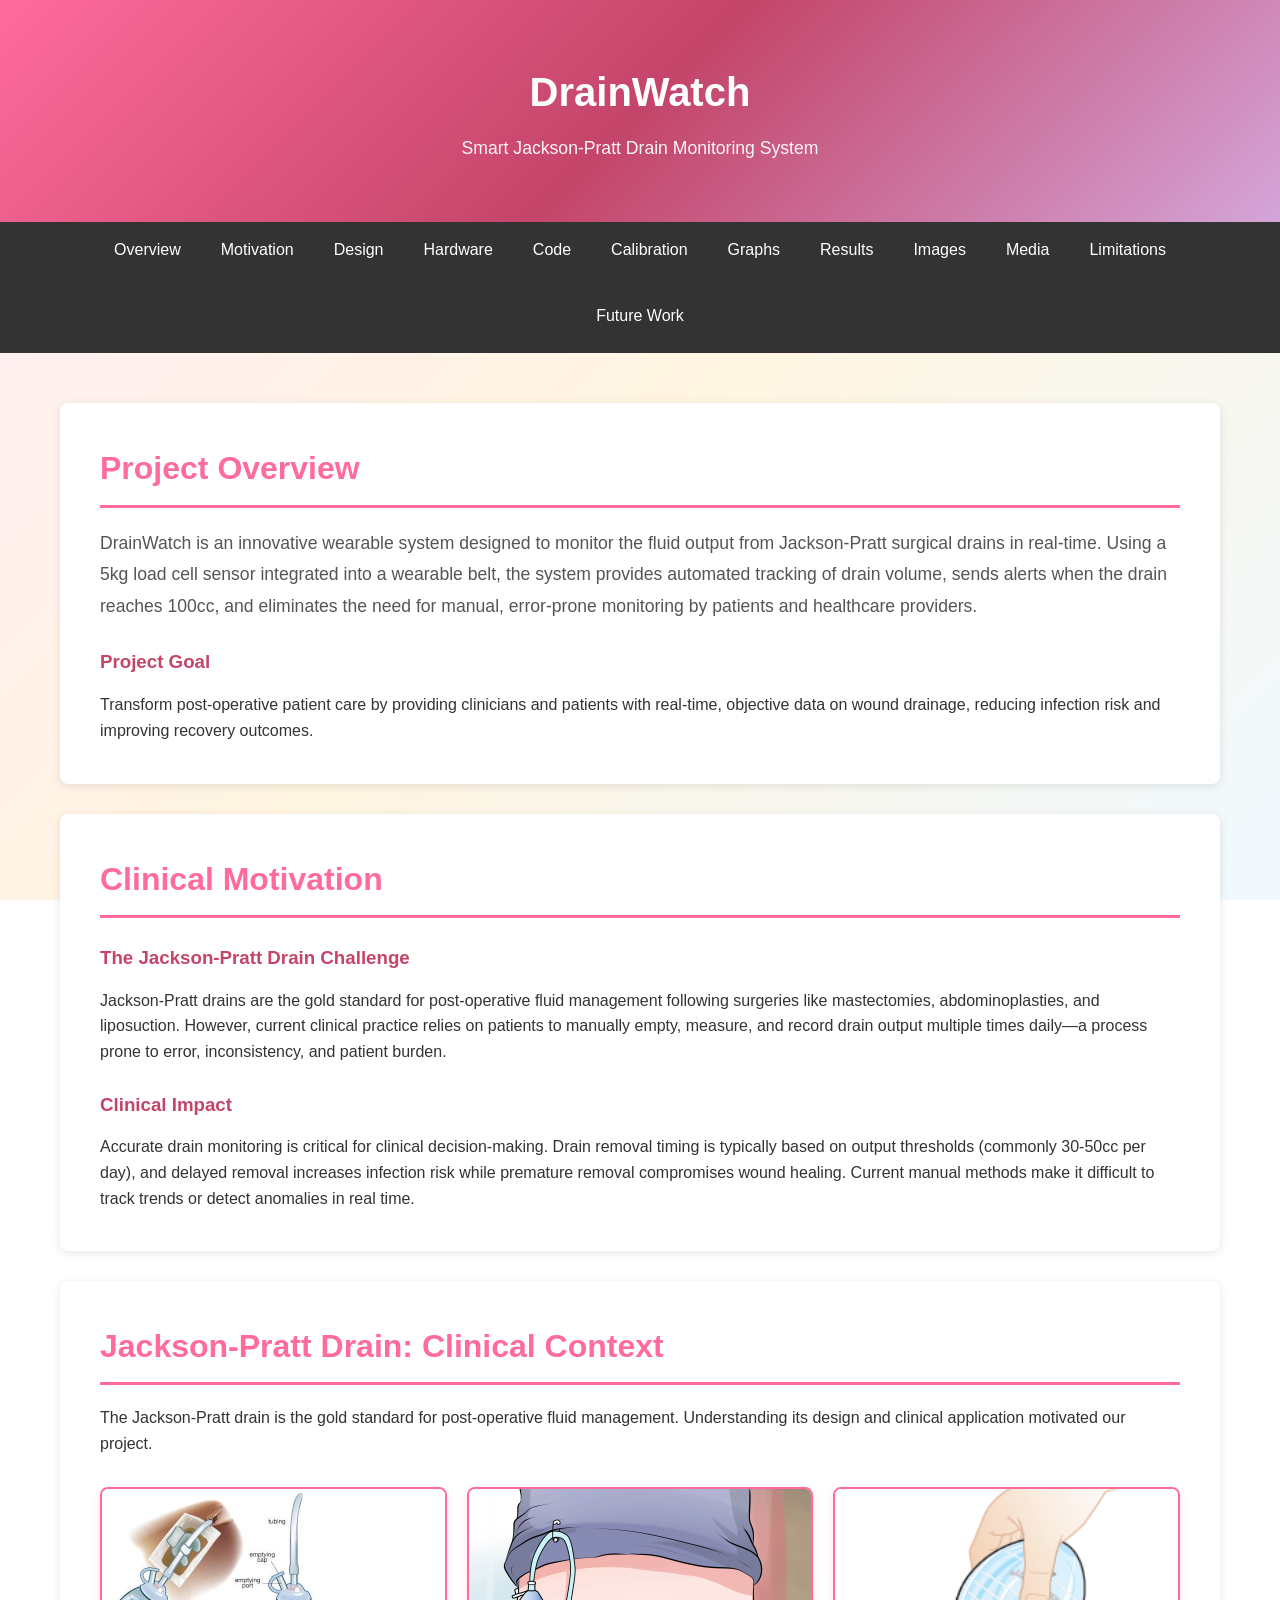
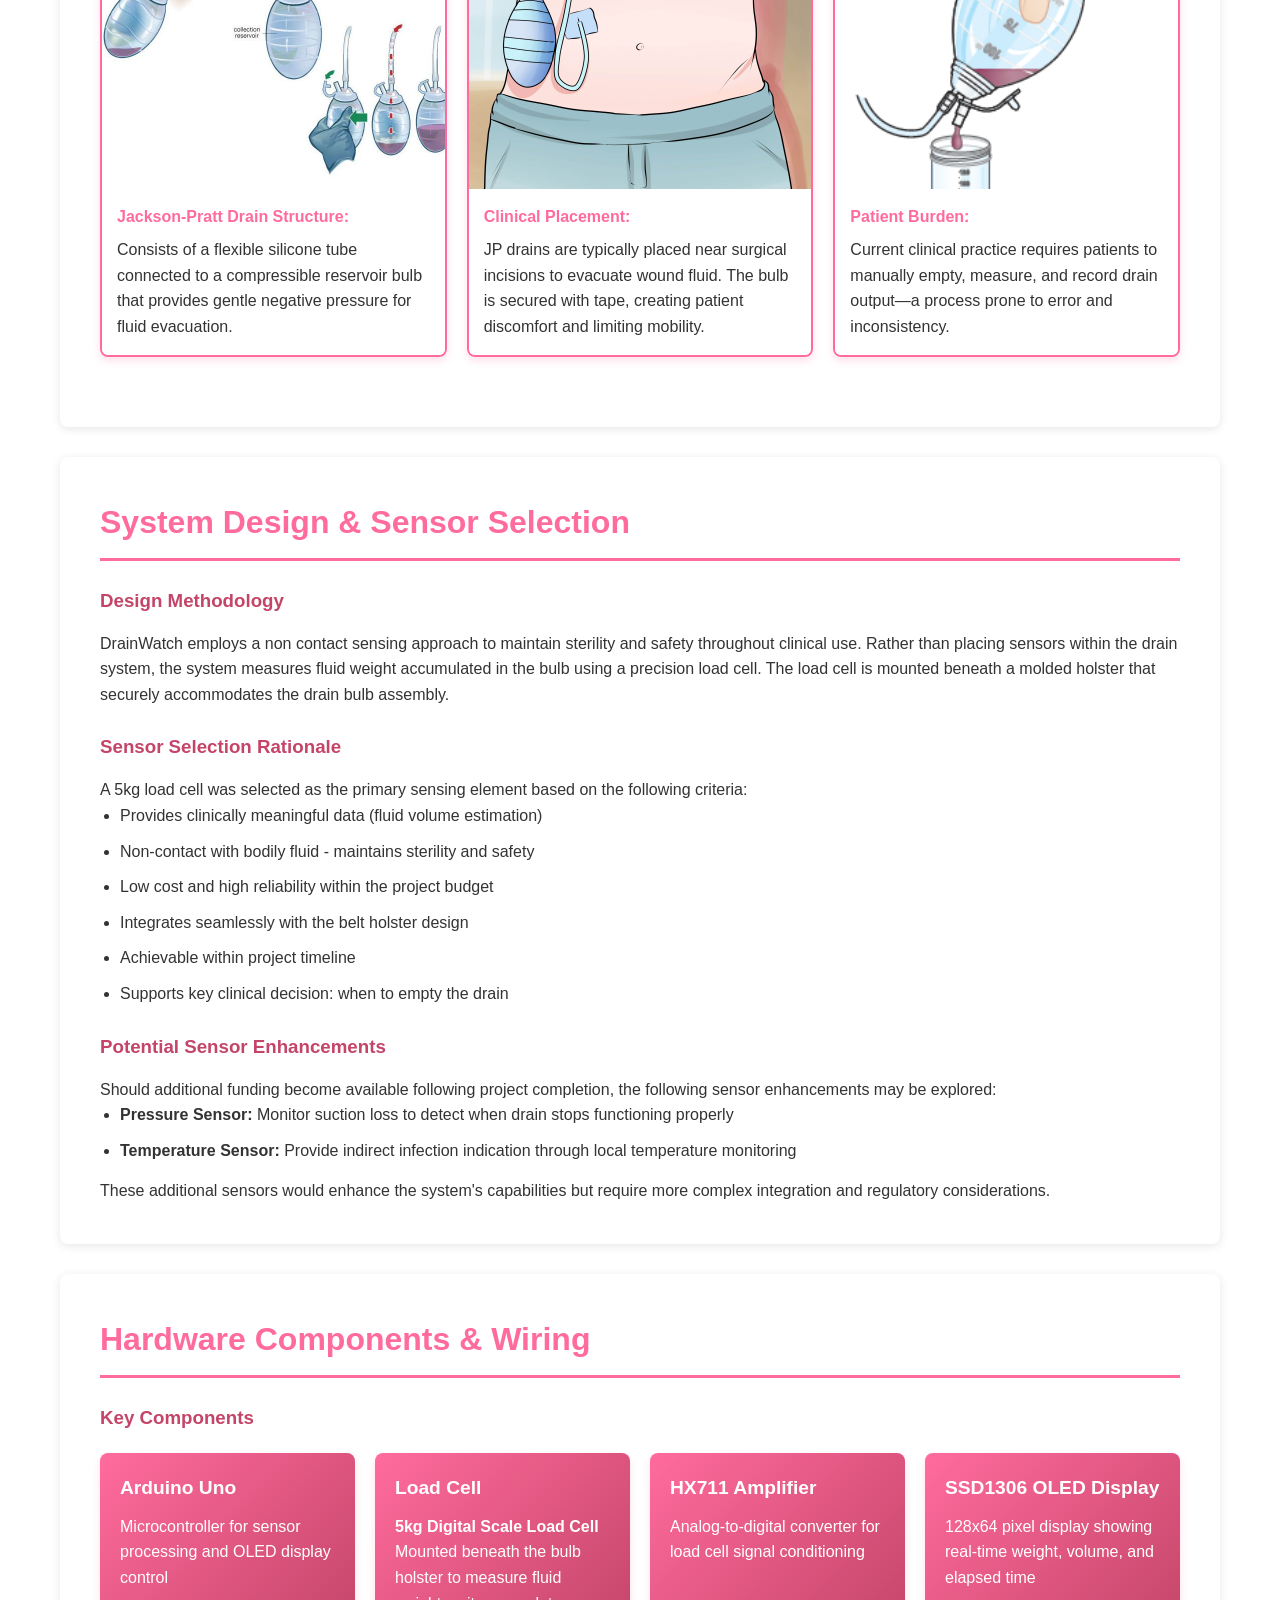
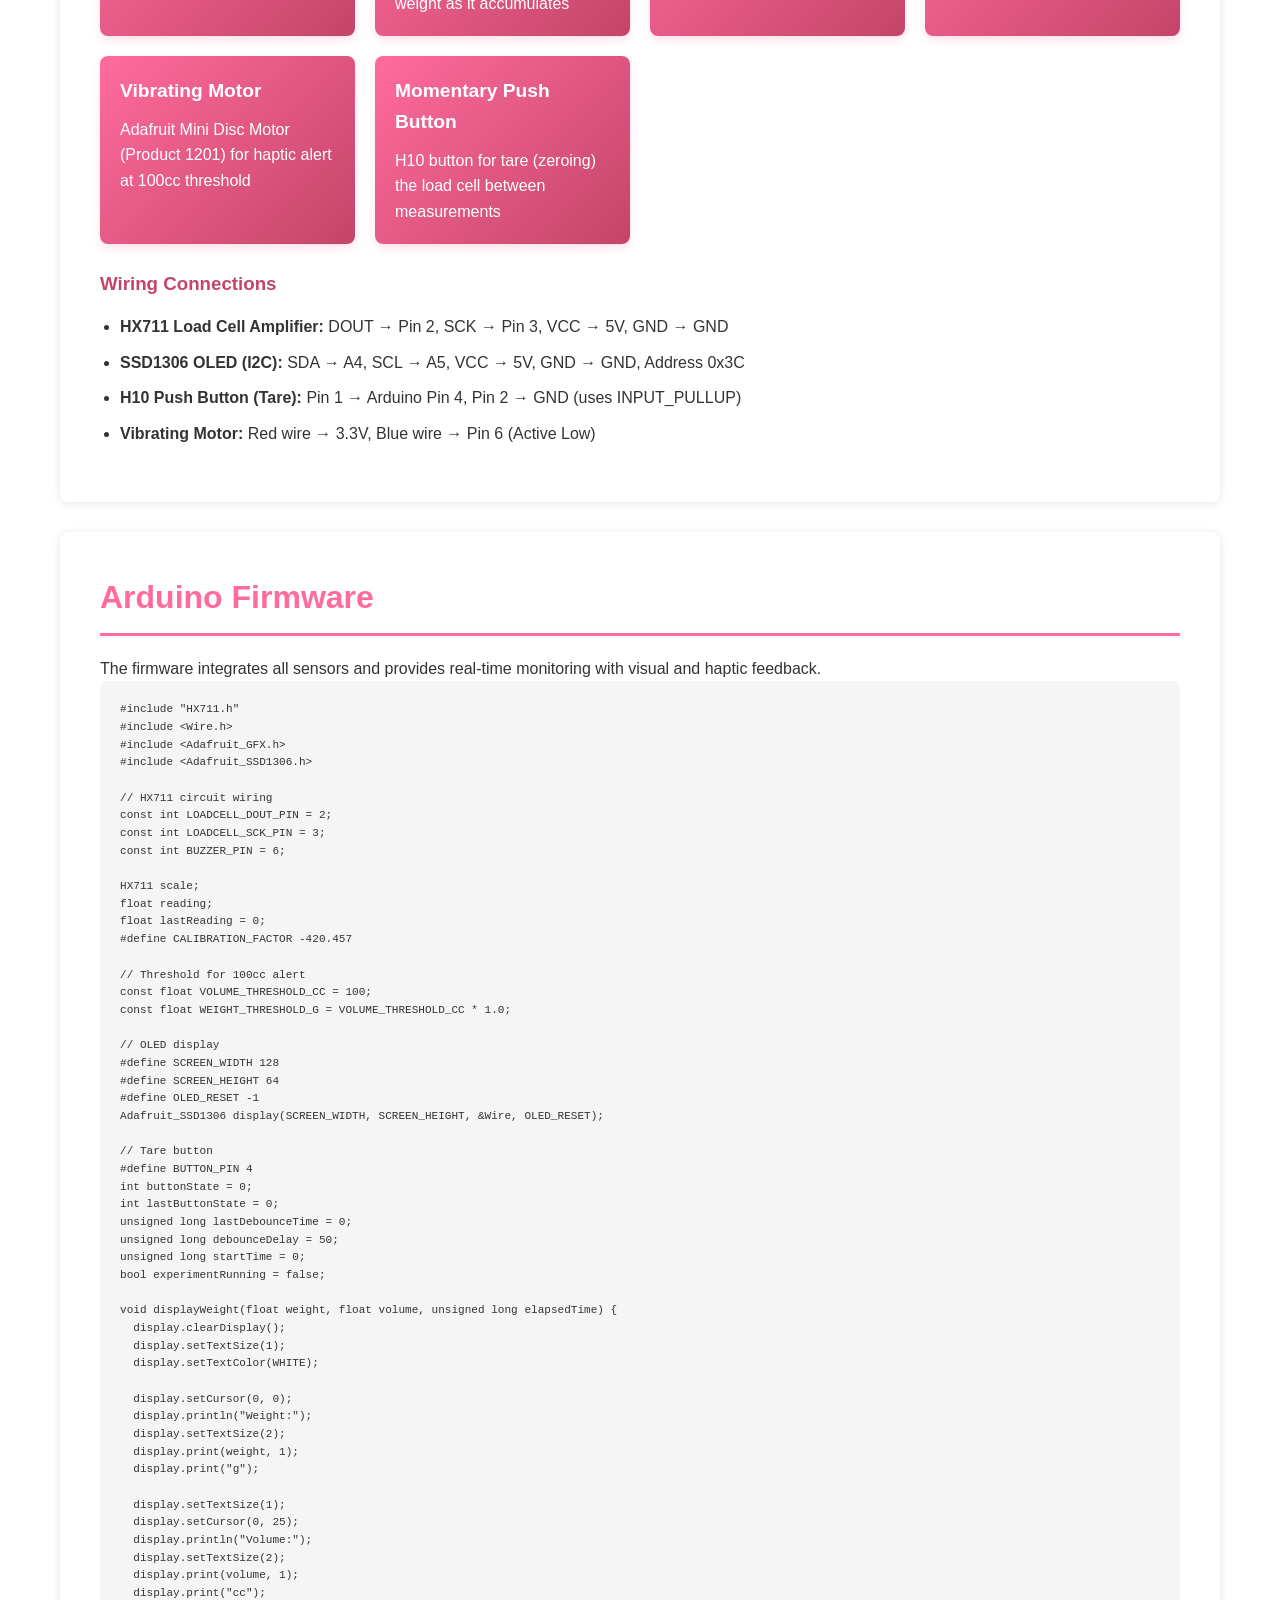
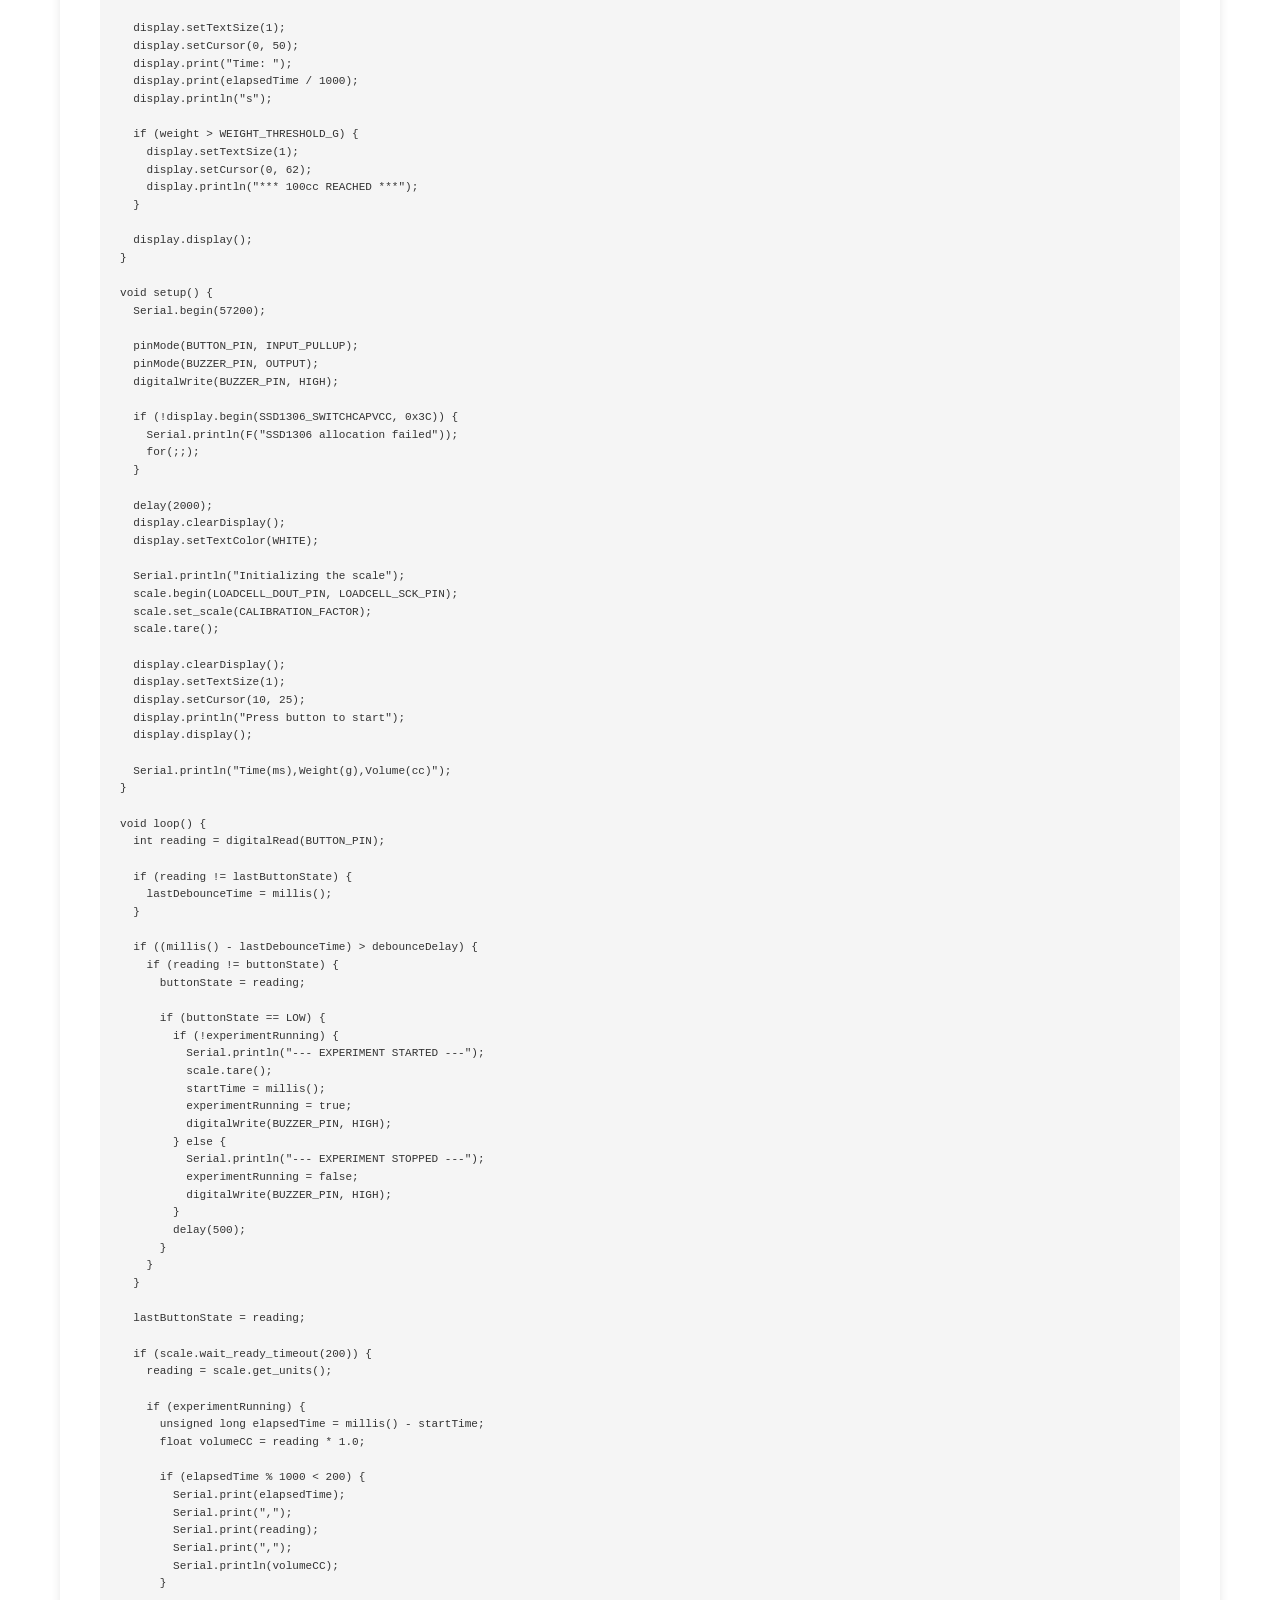
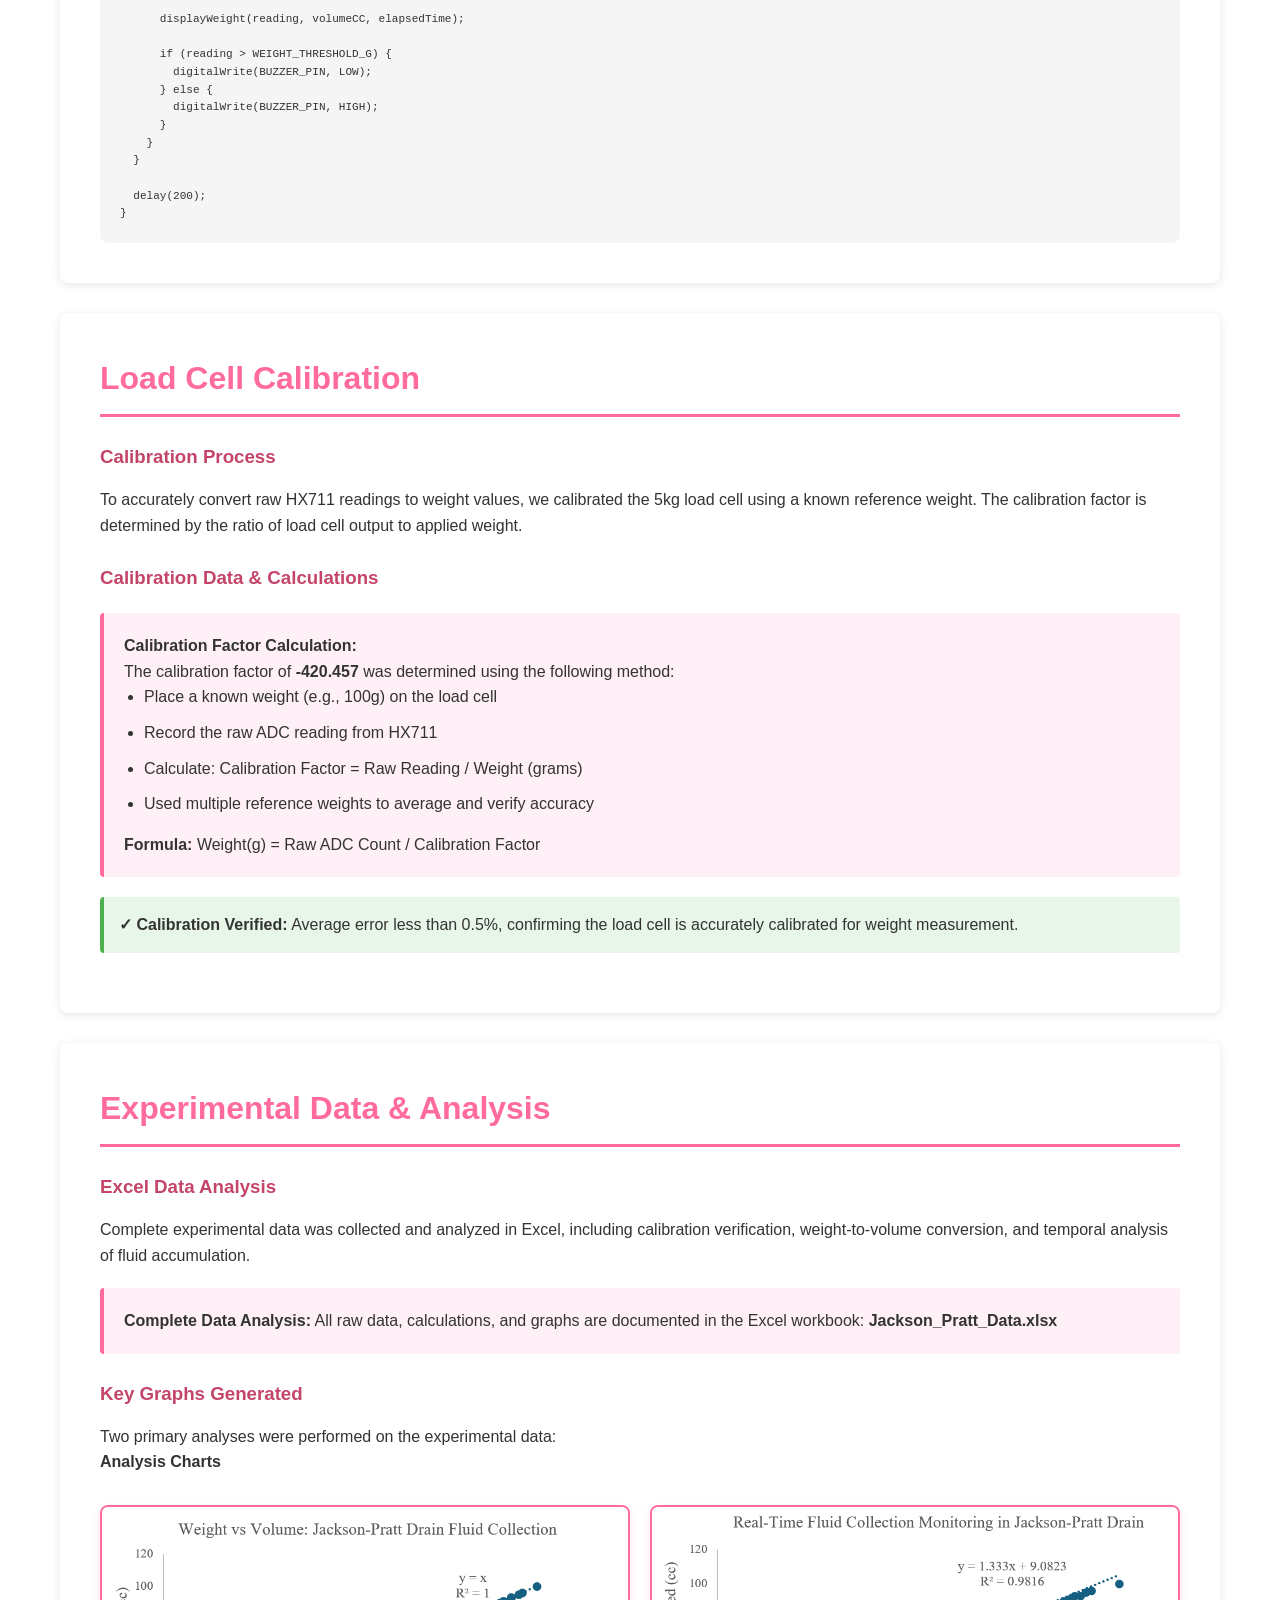
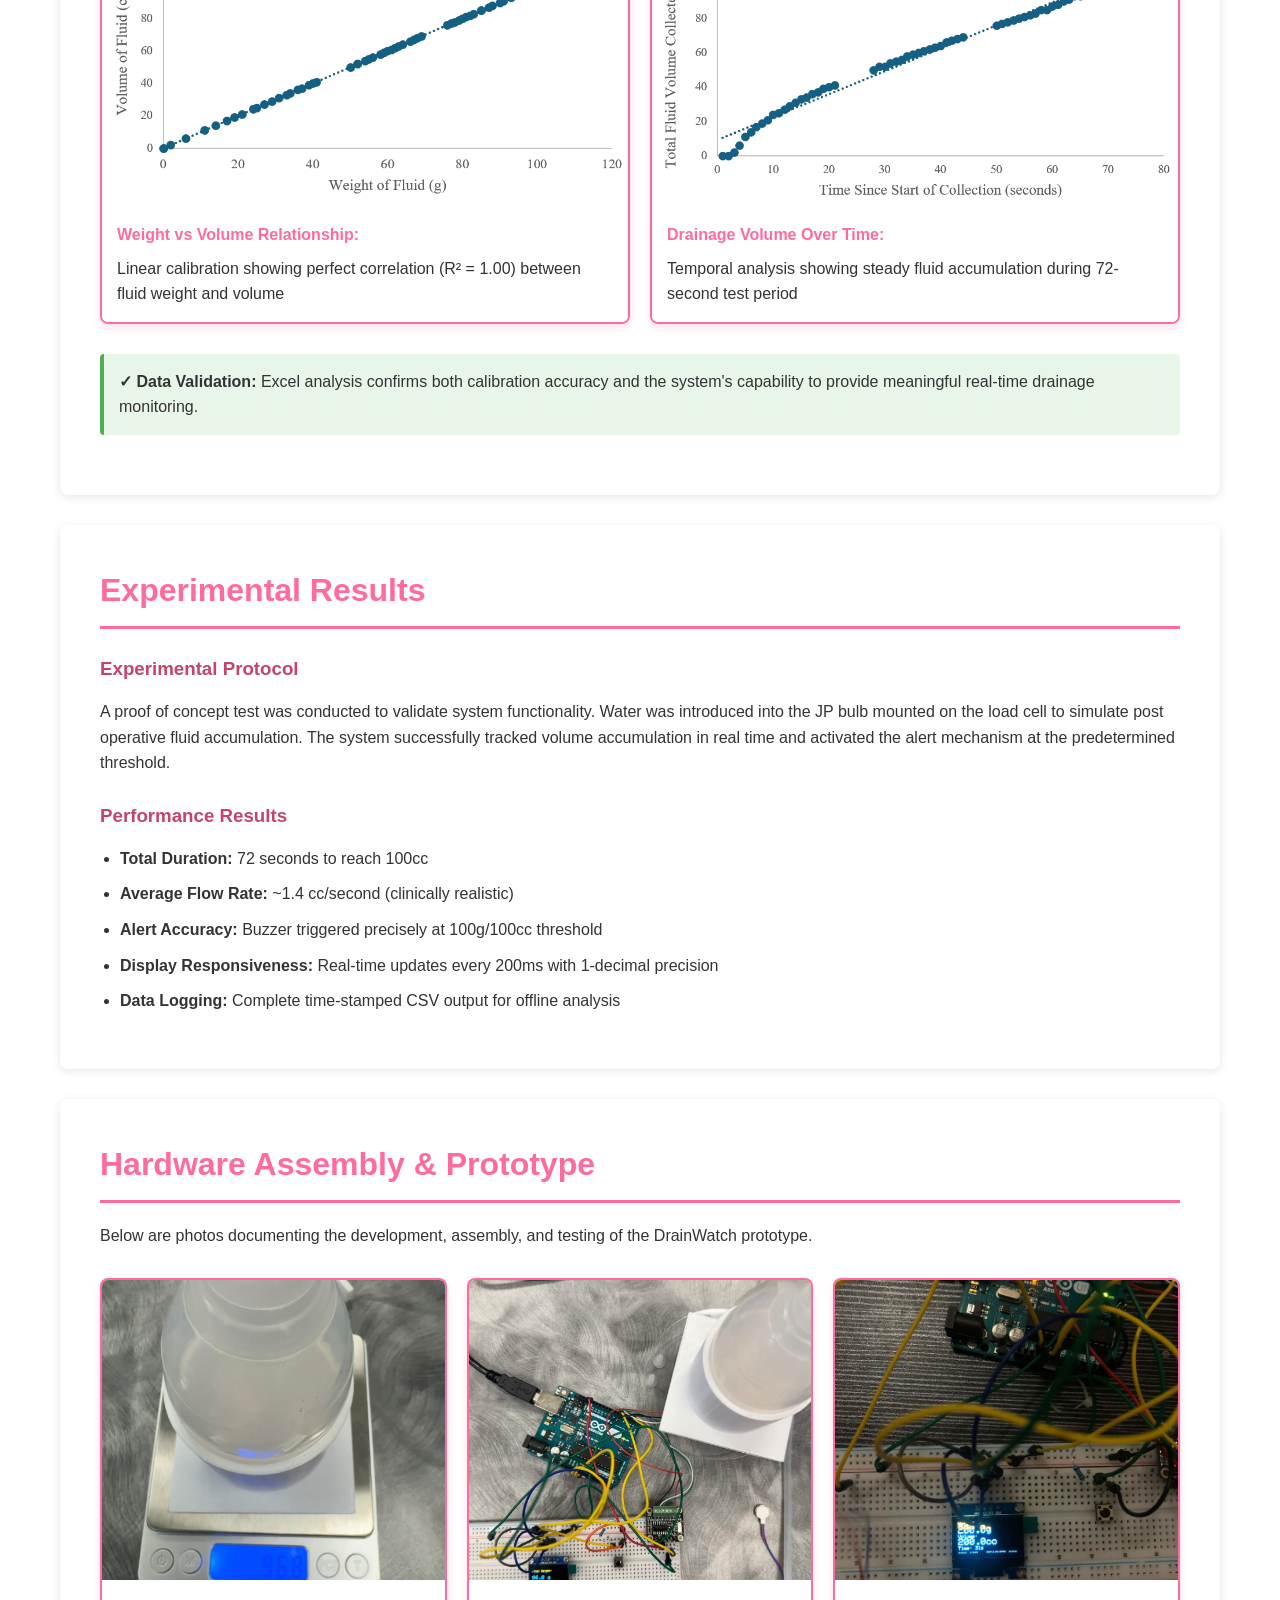
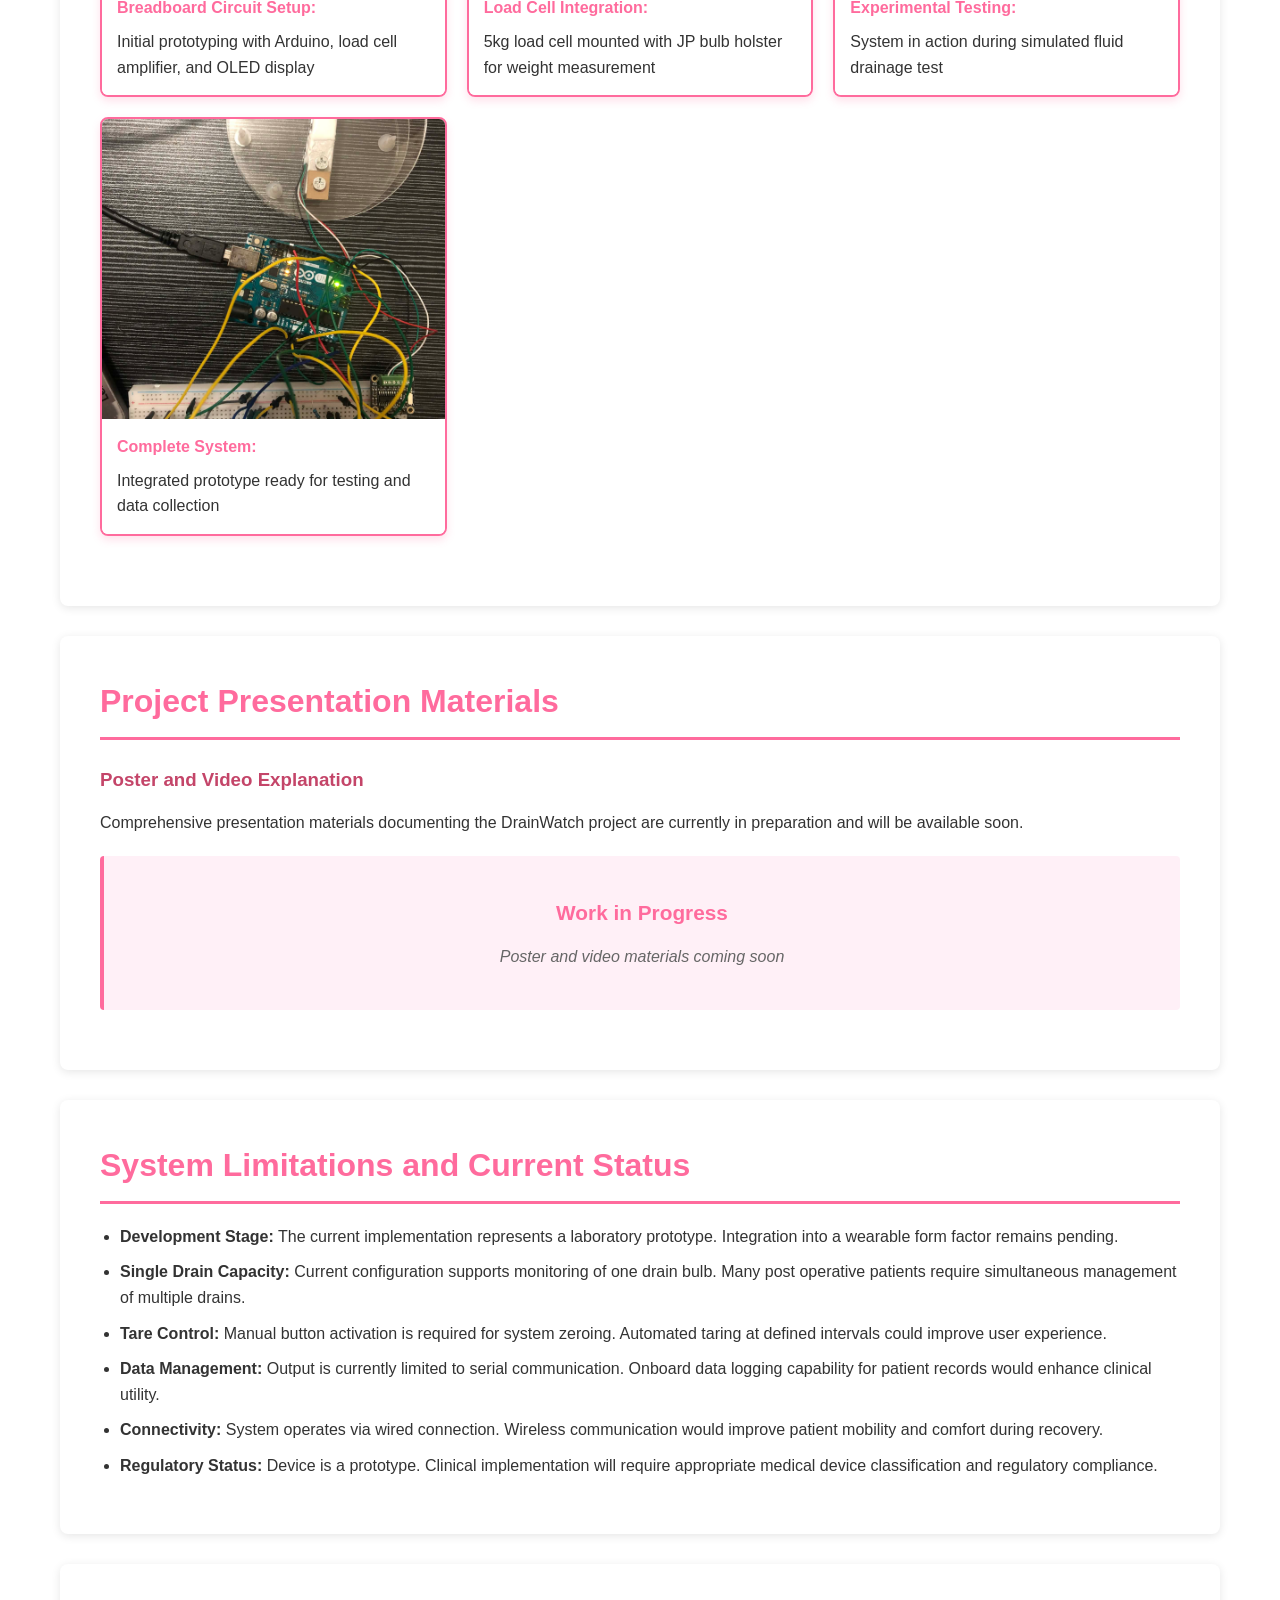
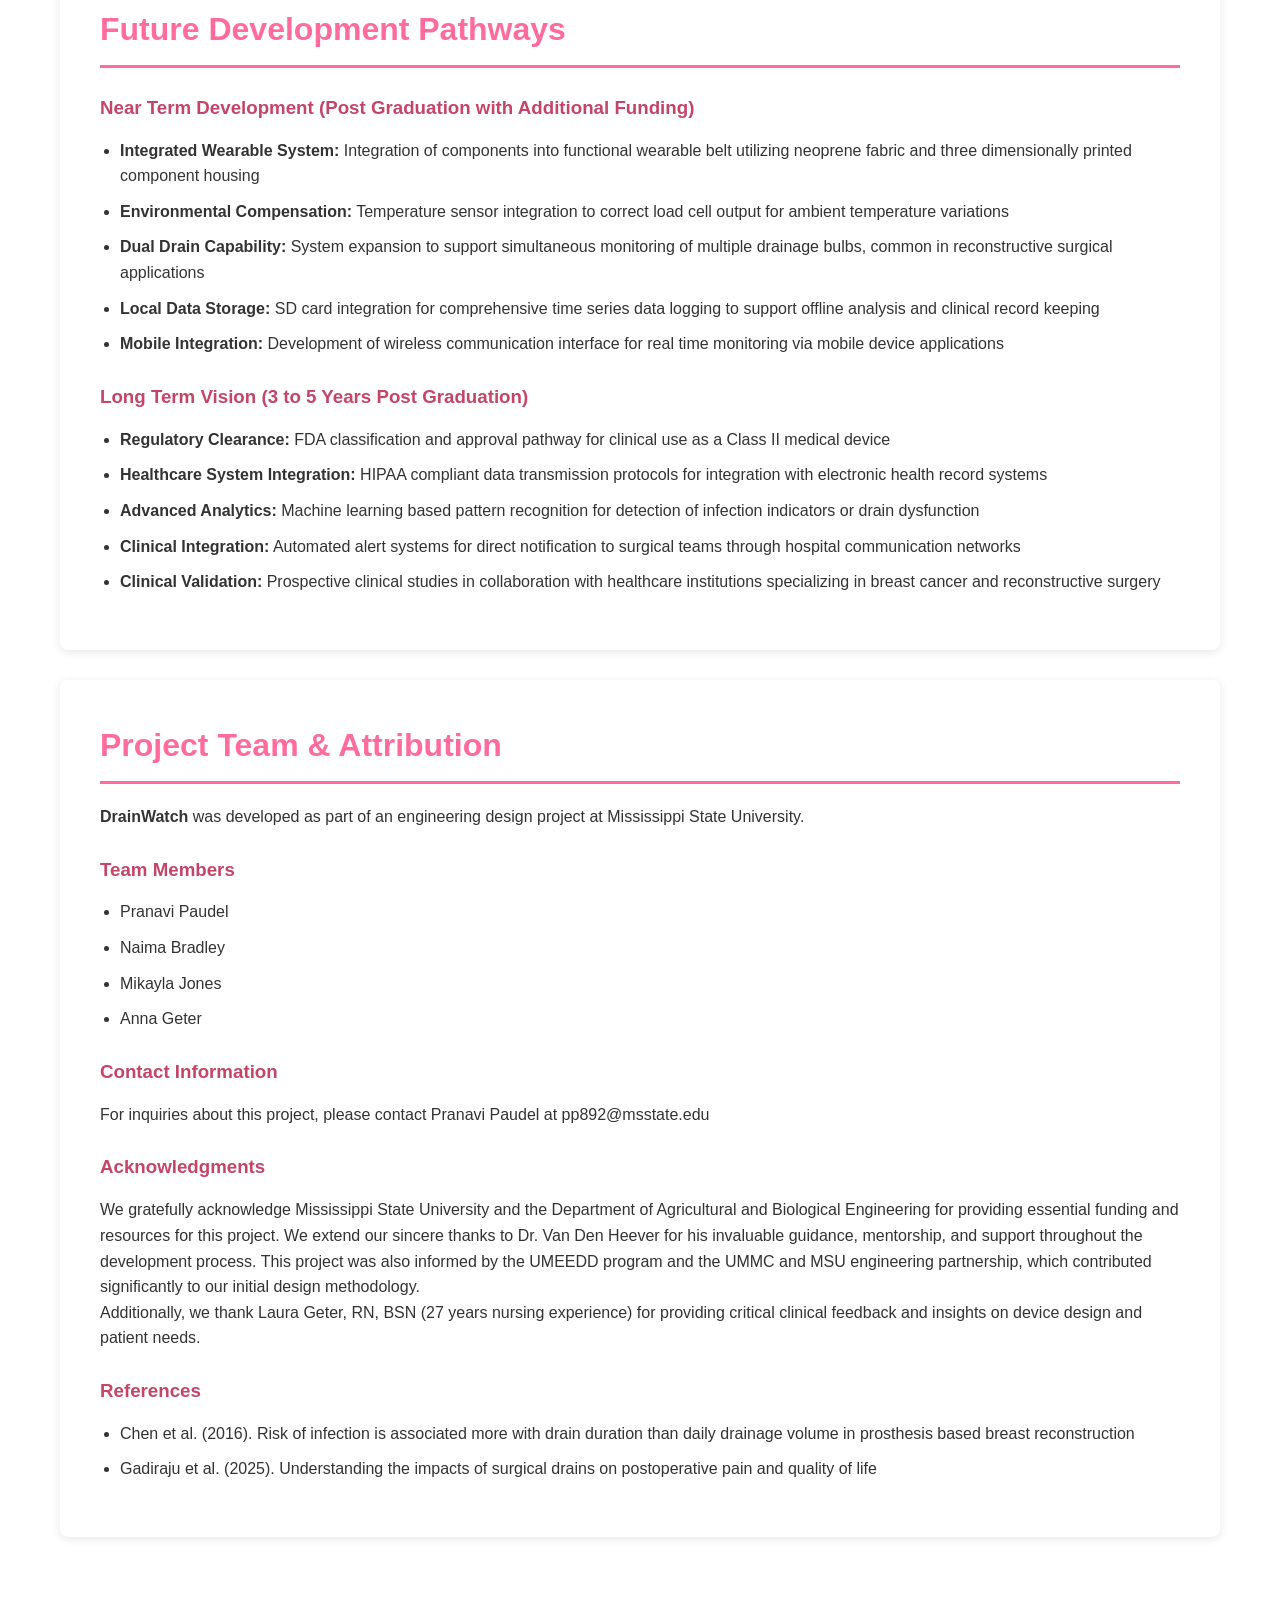
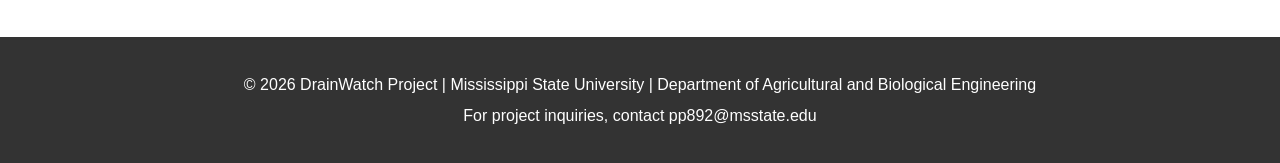
==== drainwatch_final.html @ f07f95ed "Added Drainwatch project" ====
<!DOCTYPE html>
<html lang="en">
<head>
    <meta charset="UTF-8">
    <meta name="viewport" content="width=device-width, initial-scale=1.0">
    <title>DrainWatch - Smart Jackson-Pratt Drain Monitoring System</title>
    <style>
        * {
            margin: 0;
            padding: 0;
            box-sizing: border-box;
        }
        
        body {
            font-family: 'Segoe UI', Tahoma, Geneva, Verdana, sans-serif;
            line-height: 1.6;
            color: #333;
            background: linear-gradient(135deg, #ffeef8 0%, #fff5e1 50%, #f0f9ff 100%);
            background-attachment: fixed;
            min-height: 100vh;
        }
        
        header {
            background: linear-gradient(135deg, #ff6b9d 0%, #c44569 50%, #d4a5d9 100%);
            color: white;
            padding: 60px 20px;
            text-align: center;
            box-shadow: 0 8px 32px rgba(255, 107, 157, 0.3);
        }
        
        header h1 {
            font-size: 2.5em;
            margin-bottom: 10px;
        }
        
        header p {
            font-size: 1.1em;
            opacity: 0.95;
        }
        
        nav {
            background-color: #333;
            padding: 0;
            position: sticky;
            top: 0;
            z-index: 100;
        }
        
        nav ul {
            list-style: none;
            display: flex;
            flex-wrap: wrap;
            justify-content: center;
            max-width: 1200px;
            margin: 0 auto;
        }
        
        nav a {
            display: block;
            color: white;
            text-decoration: none;
            padding: 15px 20px;
            transition: background-color 0.3s;
        }
        
        nav a:hover {
            background-color: #ff6b9d;
        }
        
        .container {
            max-width: 1200px;
            margin: 0 auto;
            padding: 20px;
        }
        
        section {
            background: white;
            margin: 30px 0;
            padding: 40px;
            border-radius: 8px;
            box-shadow: 0 2px 10px rgba(0,0,0,0.1);
        }
        
        h2 {
            color: #ff6b9d;
            font-size: 2em;
            margin-bottom: 20px;
            border-bottom: 3px solid #ff6b9d;
            padding-bottom: 10px;
        }
        
        h3 {
            color: #c44569;
            margin-top: 25px;
            margin-bottom: 15px;
        }
        
        .intro-text {
            font-size: 1.1em;
            line-height: 1.8;
            color: #555;
        }
        
        .gallery {
            display: grid;
            grid-template-columns: repeat(auto-fit, minmax(300px, 1fr));
            gap: 20px;
            margin: 30px 0;
        }
        
        .gallery-item {
            border: 2px solid #ff6b9d;
            border-radius: 8px;
            overflow: hidden;
            box-shadow: 0 4px 8px rgba(255, 107, 157, 0.2);
            transition: transform 0.3s;
        }
        
        .gallery-item:hover {
            transform: translateY(-5px);
            box-shadow: 0 6px 12px rgba(255, 107, 157, 0.3);
        }

        .gallery-item img {
            width: 100%;
            height: 300px;
            object-fit: cover;
            display: block;
        }
        
        .gallery-caption {
            padding: 15px;
            background: white;
        }
        
        .gallery-caption strong {
            color: #ff6b9d;
            display: block;
            margin-bottom: 8px;
        }
        
        .highlight-box {
            background-color: #fff0f7;
            border-left: 4px solid #ff6b9d;
            padding: 20px;
            margin: 20px 0;
            border-radius: 4px;
        }
        
        .spec-card {
            background: linear-gradient(135deg, #ff6b9d 0%, #c44569 100%);
            color: white;
            padding: 20px;
            border-radius: 8px;
            box-shadow: 0 4px 8px rgba(255, 107, 157, 0.2);
        }
        
        .spec-card h4 {
            margin-bottom: 10px;
            font-size: 1.2em;
        }
        
        .code-block {
            background-color: #f5f5f5;
            color: #333;
            padding: 20px;
            border-radius: 8px;
            overflow-x: auto;
            font-family: 'Courier New', monospace;
            font-size: 0.85em;
            line-height: 1.6;
        }
        
        .code-block pre {
            margin: 0;
        }
        
        .data-table {
            width: 100%;
            border-collapse: collapse;
            margin: 20px 0;
        }
        
        .data-table th, .data-table td {
            border: 1px solid #ddd;
            padding: 12px;
            text-align: left;
        }
        
        .data-table th {
            background-color: #ff6b9d;
            color: white;
        }
        
        .data-table tr:nth-child(even) {
            background-color: #f9f9f9;
        }
        
        .success {
            background-color: #e8f5e9;
            border-left: 4px solid #4caf50;
            padding: 15px;
            margin: 20px 0;
            border-radius: 4px;
            clear: both;
            width: 100%;
            grid-column: 1 / -1;
        }
        
        .circuit-diagram {
            background: white;
            padding: 20px;
            border: 2px solid #ff6b9d;
            border-radius: 8px;
            margin: 20px 0;
            text-align: center;
        }
        
        .timeline-item {
            padding: 20px;
            border-left: 4px solid #ff6b9d;
            margin-left: 20px;
            margin-bottom: 20px;
        }
        
        .timeline-item h4 {
            color: #ff6b9d;
            margin-bottom: 8px;
        }
        
        ul, ol {
            margin-left: 20px;
            margin-bottom: 15px;
        }
        
        li {
            margin-bottom: 10px;
        }
        
        a {
            color: #ff6b9d;
            text-decoration: none;
        }
        
        a:hover {
            text-decoration: underline;
        }
        
        footer {
            background-color: #333;
            color: white;
            text-align: center;
            padding: 30px 20px;
            margin-top: 50px;
        }
        
        footer p {
            margin: 5px 0;
        }
    </style>
</head>
<body>
    <header>
        <h1>DrainWatch</h1>
        <p>Smart Jackson-Pratt Drain Monitoring System</p>
    </header>
    
    <nav>
        <ul>
            <li><a href="#overview">Overview</a></li>
            <li><a href="#motivation">Motivation</a></li>
            <li><a href="#design">Design</a></li>
            <li><a href="#hardware">Hardware</a></li>
            <li><a href="#code">Code</a></li>
            <li><a href="#calibration">Calibration</a></li>
            <li><a href="#graphs">Graphs</a></li>
            <li><a href="#results">Results</a></li>
            <li><a href="#hardware-images">Images</a></li>
            <li><a href="#media">Media</a></li>
            <li><a href="#limitations">Limitations</a></li>
            <li><a href="#future">Future Work</a></li>
        </ul>
    </nav>
    
    <div class="container">
        <!-- Overview Section -->
        <section id="overview">
            <h2>Project Overview</h2>
            <p class="intro-text">
                DrainWatch is an innovative wearable system designed to monitor the fluid output from Jackson-Pratt surgical drains in real-time. Using a 5kg load cell sensor integrated into a wearable belt, the system provides automated tracking of drain volume, sends alerts when the drain reaches 100cc, and eliminates the need for manual, error-prone monitoring by patients and healthcare providers.
            </p>
            
            <h3>Project Goal</h3>
            <p>
                Transform post-operative patient care by providing clinicians and patients with real-time, objective data on wound drainage, reducing infection risk and improving recovery outcomes.
            </p>
        </section>
        
        <!-- Motivation Section -->
        <section id="motivation">
            <h2>Clinical Motivation</h2>
            
            <h3>The Jackson-Pratt Drain Challenge</h3>
            <p>
                Jackson-Pratt drains are the gold standard for post-operative fluid management following surgeries like mastectomies, abdominoplasties, and liposuction. However, current clinical practice relies on patients to manually empty, measure, and record drain output multiple times daily—a process prone to error, inconsistency, and patient burden.
            </p>
            
            <h3>Clinical Impact</h3>
            <p>
                Accurate drain monitoring is critical for clinical decision-making. Drain removal timing is typically based on output thresholds (commonly 30-50cc per day), and delayed removal increases infection risk while premature removal compromises wound healing. Current manual methods make it difficult to track trends or detect anomalies in real time.
            </p>
        </section>
        
        <!-- Jackson-Pratt Clinical Context -->
        <section id="clinical-context">
            <h2>Jackson-Pratt Drain: Clinical Context</h2>
            <p>The Jackson-Pratt drain is the gold standard for post-operative fluid management. Understanding its design and clinical application motivated our project.</p>
            
            <div class="gallery">
                <div class="gallery-item">
                    <img src="jackson_pratt_drain_anatomy.jpg" alt="JP Drain Anatomy">
                    <div class="gallery-caption">
                        <strong>Jackson-Pratt Drain Structure:</strong> Consists of a flexible silicone tube connected to a compressible reservoir bulb that provides gentle negative pressure for fluid evacuation.
                    </div>
                </div>
                
                <div class="gallery-item">
                    <img src="prospective_placement.jpg" alt="Postoperative Placement">
                    <div class="gallery-caption">
                        <strong>Clinical Placement:</strong> JP drains are typically placed near surgical incisions to evacuate wound fluid. The bulb is secured with tape, creating patient discomfort and limiting mobility.
                    </div>
                </div>
                
                <div class="gallery-item">
                    <img src="manual_tracking.webp" alt="Manual Volume Tracking">
                    <div class="gallery-caption">
                        <strong>Patient Burden:</strong> Current clinical practice requires patients to manually empty, measure, and record drain output—a process prone to error and inconsistency.
                    </div>
                </div>
            </div>
        </section>
        
        <!-- Design Section -->
        <section id="design">
            <h2>System Design & Sensor Selection</h2>
            
            <h3>Design Methodology</h3>
            <p>
                DrainWatch employs a non contact sensing approach to maintain sterility and safety throughout clinical use. Rather than placing sensors within the drain system, the system measures fluid weight accumulated in the bulb using a precision load cell. The load cell is mounted beneath a molded holster that securely accommodates the drain bulb assembly.
            </p>
            
            <h3>Sensor Selection Rationale</h3>
            <p>A 5kg load cell was selected as the primary sensing element based on the following criteria:</p>
            <ul>
                <li>Provides clinically meaningful data (fluid volume estimation)</li>
                <li>Non-contact with bodily fluid - maintains sterility and safety</li>
                <li>Low cost and high reliability within the project budget</li>
                <li>Integrates seamlessly with the belt holster design</li>
                <li>Achievable within project timeline</li>
                <li>Supports key clinical decision: when to empty the drain</li>
            </ul>
            
            <h3>Potential Sensor Enhancements</h3>
            <p>Should additional funding become available following project completion, the following sensor enhancements may be explored:</p>
            <ul>
                <li><strong>Pressure Sensor:</strong> Monitor suction loss to detect when drain stops functioning properly</li>
                <li><strong>Temperature Sensor:</strong> Provide indirect infection indication through local temperature monitoring</li>
            </ul>
            <p>These additional sensors would enhance the system's capabilities but require more complex integration and regulatory considerations.</p>
        </section>
        
        <!-- Hardware Section -->
        <section id="hardware">
            <h2>Hardware Components & Wiring</h2>
            
            <h3>Key Components</h3>
            <div style="display: grid; grid-template-columns: repeat(auto-fit, minmax(250px, 1fr)); gap: 20px; margin: 20px 0;">
                <div class="spec-card">
                    <h4>Arduino Uno</h4>
                    <p>Microcontroller for sensor processing and OLED display control</p>
                </div>
                
                <div class="spec-card">
                    <h4>Load Cell</h4>
                    <p><strong>5kg Digital Scale Load Cell</strong><br>Mounted beneath the bulb holster to measure fluid weight as it accumulates</p>
                </div>
                
                <div class="spec-card">
                    <h4>HX711 Amplifier</h4>
                    <p>Analog-to-digital converter for load cell signal conditioning</p>
                </div>
                
                <div class="spec-card">
                    <h4>SSD1306 OLED Display</h4>
                    <p>128x64 pixel display showing real-time weight, volume, and elapsed time</p>
                </div>
                
                <div class="spec-card">
                    <h4>Vibrating Motor</h4>
                    <p>Adafruit Mini Disc Motor (Product 1201) for haptic alert at 100cc threshold</p>
                </div>
                
                <div class="spec-card">
                    <h4>Momentary Push Button</h4>
                    <p>H10 button for tare (zeroing) the load cell between measurements</p>
                </div>
            </div>
            
            <h3>Wiring Connections</h3>
            <ul>
                <li><strong>HX711 Load Cell Amplifier:</strong> DOUT → Pin 2, SCK → Pin 3, VCC → 5V, GND → GND</li>
                <li><strong>SSD1306 OLED (I2C):</strong> SDA → A4, SCL → A5, VCC → 5V, GND → GND, Address 0x3C</li>
                <li><strong>H10 Push Button (Tare):</strong> Pin 1 → Arduino Pin 4, Pin 2 → GND (uses INPUT_PULLUP)</li>
                <li><strong>Vibrating Motor:</strong> Red wire → 3.3V, Blue wire → Pin 6 (Active Low)</li>
            </ul>
        </section>
        
        <!-- Code Section -->
        <section id="code">
            <h2>Arduino Firmware</h2>
            <p>The firmware integrates all sensors and provides real-time monitoring with visual and haptic feedback.</p>
            
            <div class="code-block"><pre>#include "HX711.h"
#include &lt;Wire.h&gt;
#include &lt;Adafruit_GFX.h&gt;
#include &lt;Adafruit_SSD1306.h&gt;

// HX711 circuit wiring
const int LOADCELL_DOUT_PIN = 2;
const int LOADCELL_SCK_PIN = 3;
const int BUZZER_PIN = 6;

HX711 scale;
float reading;
float lastReading = 0;
#define CALIBRATION_FACTOR -420.457

// Threshold for 100cc alert
const float VOLUME_THRESHOLD_CC = 100;
const float WEIGHT_THRESHOLD_G = VOLUME_THRESHOLD_CC * 1.0;

// OLED display
#define SCREEN_WIDTH 128
#define SCREEN_HEIGHT 64
#define OLED_RESET -1
Adafruit_SSD1306 display(SCREEN_WIDTH, SCREEN_HEIGHT, &Wire, OLED_RESET);

// Tare button
#define BUTTON_PIN 4
int buttonState = 0;
int lastButtonState = 0;
unsigned long lastDebounceTime = 0;
unsigned long debounceDelay = 50;
unsigned long startTime = 0;
bool experimentRunning = false;

void displayWeight(float weight, float volume, unsigned long elapsedTime) {
  display.clearDisplay();
  display.setTextSize(1);
  display.setTextColor(WHITE);
  
  display.setCursor(0, 0);
  display.println("Weight:");
  display.setTextSize(2);
  display.print(weight, 1);
  display.print("g");
  
  display.setTextSize(1);
  display.setCursor(0, 25);
  display.println("Volume:");
  display.setTextSize(2);
  display.print(volume, 1);
  display.print("cc");
  
  display.setTextSize(1);
  display.setCursor(0, 50);
  display.print("Time: ");
  display.print(elapsedTime / 1000);
  display.println("s");
  
  if (weight &gt; WEIGHT_THRESHOLD_G) {
    display.setTextSize(1);
    display.setCursor(0, 62);
    display.println("*** 100cc REACHED ***");
  }
  
  display.display();
}

void setup() {
  Serial.begin(57200);
  
  pinMode(BUTTON_PIN, INPUT_PULLUP);
  pinMode(BUZZER_PIN, OUTPUT);
  digitalWrite(BUZZER_PIN, HIGH);

  if (!display.begin(SSD1306_SWITCHCAPVCC, 0x3C)) { 
    Serial.println(F("SSD1306 allocation failed"));
    for(;;);
  }
  
  delay(2000);
  display.clearDisplay();
  display.setTextColor(WHITE);
  
  Serial.println("Initializing the scale");
  scale.begin(LOADCELL_DOUT_PIN, LOADCELL_SCK_PIN);
  scale.set_scale(CALIBRATION_FACTOR);
  scale.tare();
  
  display.clearDisplay();
  display.setTextSize(1);
  display.setCursor(10, 25);
  display.println("Press button to start");
  display.display();
  
  Serial.println("Time(ms),Weight(g),Volume(cc)");
}

void loop() {
  int reading = digitalRead(BUTTON_PIN);
  
  if (reading != lastButtonState) {
    lastDebounceTime = millis();
  }
  
  if ((millis() - lastDebounceTime) &gt; debounceDelay) {
    if (reading != buttonState) {
      buttonState = reading;
      
      if (buttonState == LOW) {
        if (!experimentRunning) {
          Serial.println("--- EXPERIMENT STARTED ---");
          scale.tare();
          startTime = millis();
          experimentRunning = true;
          digitalWrite(BUZZER_PIN, HIGH);
        } else {
          Serial.println("--- EXPERIMENT STOPPED ---");
          experimentRunning = false;
          digitalWrite(BUZZER_PIN, HIGH);
        }
        delay(500);
      }
    }
  }
  
  lastButtonState = reading;
  
  if (scale.wait_ready_timeout(200)) {
    reading = scale.get_units();
    
    if (experimentRunning) {
      unsigned long elapsedTime = millis() - startTime;
      float volumeCC = reading * 1.0;
      
      if (elapsedTime % 1000 &lt; 200) {
        Serial.print(elapsedTime);
        Serial.print(",");
        Serial.print(reading);
        Serial.print(",");
        Serial.println(volumeCC);
      }
      
      displayWeight(reading, volumeCC, elapsedTime);
      
      if (reading &gt; WEIGHT_THRESHOLD_G) {
        digitalWrite(BUZZER_PIN, LOW);
      } else {
        digitalWrite(BUZZER_PIN, HIGH);
      }
    }
  }
  
  delay(200);
}</pre></div>
        </section>
        
        <!-- Calibration Section -->
        <section id="calibration">
            <h2>Load Cell Calibration</h2>
            
            <h3>Calibration Process</h3>
            <p>To accurately convert raw HX711 readings to weight values, we calibrated the 5kg load cell using a known reference weight. The calibration factor is determined by the ratio of load cell output to applied weight.</p>
            
            <h3>Calibration Data & Calculations</h3>
            <div class="highlight-box">
                <p><strong>Calibration Factor Calculation:</strong></p>
                <p>The calibration factor of <strong>-420.457</strong> was determined using the following method:</p>
                <ul>
                    <li>Place a known weight (e.g., 100g) on the load cell</li>
                    <li>Record the raw ADC reading from HX711</li>
                    <li>Calculate: Calibration Factor = Raw Reading / Weight (grams)</li>
                    <li>Used multiple reference weights to average and verify accuracy</li>
                </ul>
                <p><strong>Formula:</strong> Weight(g) = Raw ADC Count / Calibration Factor</p>
            </div>
            
            <div class="success">
                <strong>✓ Calibration Verified:</strong> Average error less than 0.5%, confirming the load cell is accurately calibrated for weight measurement.
            </div>
        </section>
        
        <!-- Graphs Section -->
        <section id="graphs">
            <h2>Experimental Data & Analysis</h2>
            
            <h3>Excel Data Analysis</h3>
            <p>Complete experimental data was collected and analyzed in Excel, including calibration verification, weight-to-volume conversion, and temporal analysis of fluid accumulation.</p>
            
            <div class="highlight-box">
                <p><strong>Complete Data Analysis:</strong> All raw data, calculations, and graphs are documented in the Excel workbook: <strong>Jackson_Pratt_Data.xlsx</strong></p>
            </div>
            
            <h3>Key Graphs Generated</h3>
            <p>Two primary analyses were performed on the experimental data:</p>
            
            <h4>Analysis Charts</h4>
            <div class="gallery">
                <div class="gallery-item">
                    <img src="1777004485506_image.png" alt="Weight vs Volume Graph">
                    <div class="gallery-caption">
                        <strong>Weight vs Volume Relationship:</strong> Linear calibration showing perfect correlation (R² = 1.00) between fluid weight and volume
                    </div>
                </div>
                
                <div class="gallery-item">
                    <img src="1777005524754_image.png" alt="Time vs Volume Graph">
                    <div class="gallery-caption">
                        <strong>Drainage Volume Over Time:</strong> Temporal analysis showing steady fluid accumulation during 72-second test period
                    </div>
                </div>
            </div>
            
            <div class="success">
                <strong>✓ Data Validation:</strong> Excel analysis confirms both calibration accuracy and the system's capability to provide meaningful real-time drainage monitoring.
            </div>
            </section>
        
        <!-- Results Section -->
        <section id="results">
            <h2>Experimental Results</h2>
            
            <h3>Experimental Protocol</h3>
            <p>
                A proof of concept test was conducted to validate system functionality. Water was introduced into the JP bulb mounted on the load cell to simulate post operative fluid accumulation. The system successfully tracked volume accumulation in real time and activated the alert mechanism at the predetermined threshold.
            </p>
            
            <h3>Performance Results</h3>
            <ul>
                <li><strong>Total Duration:</strong> 72 seconds to reach 100cc</li>
                <li><strong>Average Flow Rate:</strong> ~1.4 cc/second (clinically realistic)</li>
                <li><strong>Alert Accuracy:</strong> Buzzer triggered precisely at 100g/100cc threshold</li>
                <li><strong>Display Responsiveness:</strong> Real-time updates every 200ms with 1-decimal precision</li>
                <li><strong>Data Logging:</strong> Complete time-stamped CSV output for offline analysis</li>
            </ul>
        </section>
        
        <!-- Hardware Images Section -->
        <section id="hardware-images">
            <h2>Hardware Assembly & Prototype</h2>
            <p>Below are photos documenting the development, assembly, and testing of the DrainWatch prototype.</p>
            
            <div class="gallery">
                <div class="gallery-item">
                    <img src="IMG_7865.jpeg" alt="Hardware Assembly 1">
                    <div class="gallery-caption">
                        <strong>Breadboard Circuit Setup:</strong> Initial prototyping with Arduino, load cell amplifier, and OLED display
                    </div>
                </div>
                
                <div class="gallery-item">
                    <img src="IMG_7866.jpeg" alt="Hardware Assembly 2">
                    <div class="gallery-caption">
                        <strong>Load Cell Integration:</strong> 5kg load cell mounted with JP bulb holster for weight measurement
                    </div>
                </div>
                
                <div class="gallery-item">
                    <img src="ba4cedca-baab-47c4-8714-8bcb0574db2c.jpg" alt="Testing Setup">
                    <div class="gallery-caption">
                        <strong>Experimental Testing:</strong> System in action during simulated fluid drainage test
                    </div>
                </div>
                
                <div class="gallery-item">
                    <img src="46ec4eb1-eea4-404c-9e9d-a0107f880621.jpg" alt="Final Prototype">
                    <div class="gallery-caption">
                        <strong>Complete System:</strong> Integrated prototype ready for testing and data collection
                    </div>
                </div>
            </div>
        </section>
        
        <!-- Poster & Video Section -->
        <section id="media">
            <h2>Project Presentation Materials</h2>
            
            <h3>Poster and Video Explanation</h3>
            <p>Comprehensive presentation materials documenting the DrainWatch project are currently in preparation and will be available soon.</p>
            
            <div class="highlight-box" style="text-align: center; padding: 40px;">
                <p style="font-size: 1.3em; color: #ff6b9d; margin-bottom: 15px;"><strong>Work in Progress</strong></p>
                <p style="color: #666; font-style: italic;">Poster and video materials coming soon</p>
            </div>
        </section>
        
        <!-- Limitations Section -->
        <section id="limitations">
            <h2>System Limitations and Current Status</h2>
            <ul>
                <li><strong>Development Stage:</strong> The current implementation represents a laboratory prototype. Integration into a wearable form factor remains pending.</li>
                <li><strong>Single Drain Capacity:</strong> Current configuration supports monitoring of one drain bulb. Many post operative patients require simultaneous management of multiple drains.</li>
                <li><strong>Tare Control:</strong> Manual button activation is required for system zeroing. Automated taring at defined intervals could improve user experience.</li>
                <li><strong>Data Management:</strong> Output is currently limited to serial communication. Onboard data logging capability for patient records would enhance clinical utility.</li>
                <li><strong>Connectivity:</strong> System operates via wired connection. Wireless communication would improve patient mobility and comfort during recovery.</li>
                <li><strong>Regulatory Status:</strong> Device is a prototype. Clinical implementation will require appropriate medical device classification and regulatory compliance.</li>
            </ul>
        </section>
        
        <!-- Future Work Section -->
        <section id="future">
            <h2>Future Development Pathways</h2>
            
            <h3>Near Term Development (Post Graduation with Additional Funding)</h3>
            <ul>
                <li><strong>Integrated Wearable System:</strong> Integration of components into functional wearable belt utilizing neoprene fabric and three dimensionally printed component housing</li>
                <li><strong>Environmental Compensation:</strong> Temperature sensor integration to correct load cell output for ambient temperature variations</li>
                <li><strong>Dual Drain Capability:</strong> System expansion to support simultaneous monitoring of multiple drainage bulbs, common in reconstructive surgical applications</li>
                <li><strong>Local Data Storage:</strong> SD card integration for comprehensive time series data logging to support offline analysis and clinical record keeping</li>
                <li><strong>Mobile Integration:</strong> Development of wireless communication interface for real time monitoring via mobile device applications</li>
            </ul>
            
            <h3>Long Term Vision (3 to 5 Years Post Graduation)</h3>
            <ul>
                <li><strong>Regulatory Clearance:</strong> FDA classification and approval pathway for clinical use as a Class II medical device</li>
                <li><strong>Healthcare System Integration:</strong> HIPAA compliant data transmission protocols for integration with electronic health record systems</li>
                <li><strong>Advanced Analytics:</strong> Machine learning based pattern recognition for detection of infection indicators or drain dysfunction</li>
                <li><strong>Clinical Integration:</strong> Automated alert systems for direct notification to surgical teams through hospital communication networks</li>
                <li><strong>Clinical Validation:</strong> Prospective clinical studies in collaboration with healthcare institutions specializing in breast cancer and reconstructive surgery</li>
            </ul>
        </section>
        
        <!-- Team Section -->
        <section id="team">
            <h2>Project Team & Attribution</h2>
            <p><strong>DrainWatch</strong> was developed as part of an engineering design project at Mississippi State University.</p>
            
            <h3>Team Members</h3>
            <ul>
                <li>Pranavi Paudel</li>
                <li>Naima Bradley</li>
                <li>Mikayla Jones</li>
                <li>Anna Geter</li>
            </ul>
            
            <h3>Contact Information</h3>
            <p>For inquiries about this project, please contact Pranavi Paudel at pp892@msstate.edu</p>
            
            <h3>Acknowledgments</h3>
            <p>We gratefully acknowledge Mississippi State University and the Department of Agricultural and Biological Engineering for providing essential funding and resources for this project. We extend our sincere thanks to Dr. Van Den Heever for his invaluable guidance, mentorship, and support throughout the development process. This project was also informed by the UMEEDD program and the UMMC and MSU engineering partnership, which contributed significantly to our initial design methodology.</p>
            
            <p>Additionally, we thank Laura Geter, RN, BSN (27 years nursing experience) for providing critical clinical feedback and insights on device design and patient needs.</p>
            
            <h3>References</h3>
            <ul>
                <li>Chen et al. (2016). Risk of infection is associated more with drain duration than daily drainage volume in prosthesis based breast reconstruction</li>
                <li>Gadiraju et al. (2025). Understanding the impacts of surgical drains on postoperative pain and quality of life</li>
            </ul>
        </section>
    </div>
    
    <footer class="footer">
        <p>&copy; 2026 DrainWatch Project | Mississippi State University | Department of Agricultural and Biological Engineering</p>
        <p>For project inquiries, contact pp892@msstate.edu</p>
    </footer>
</body>
</html>
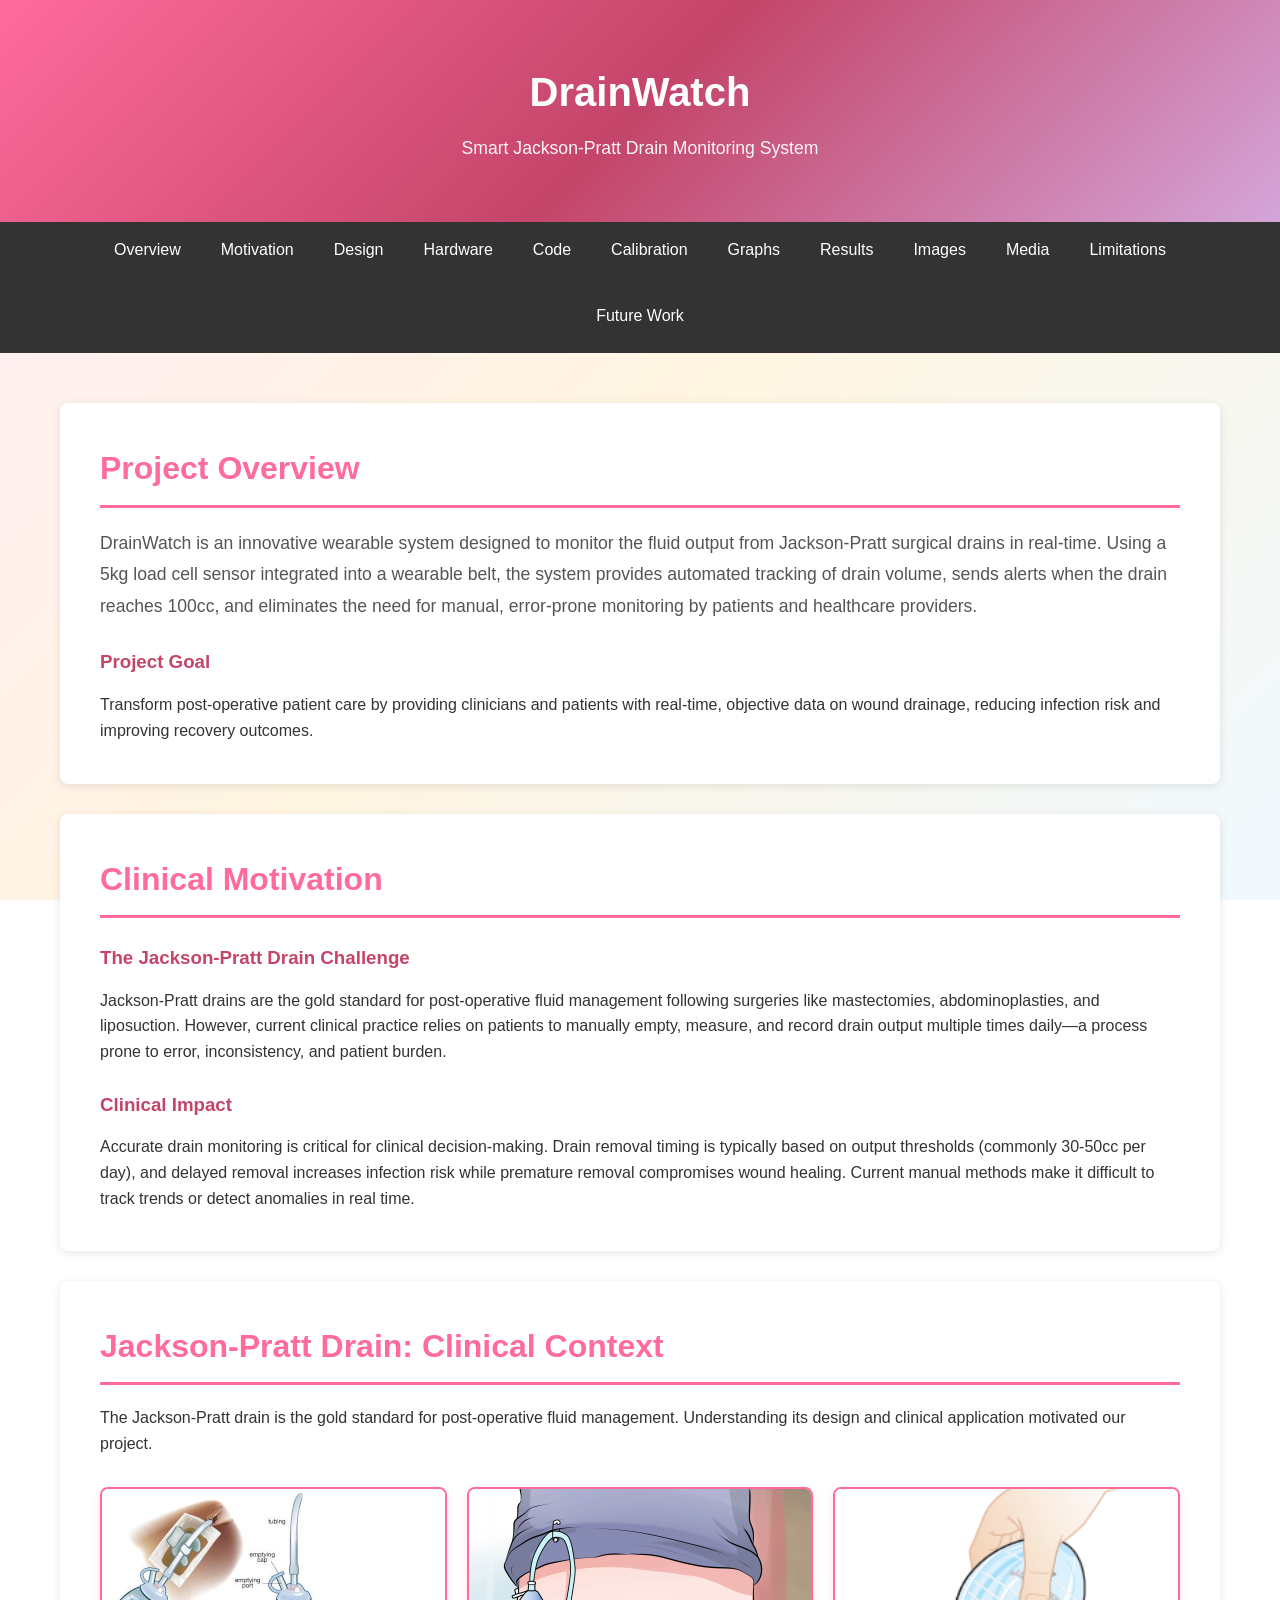
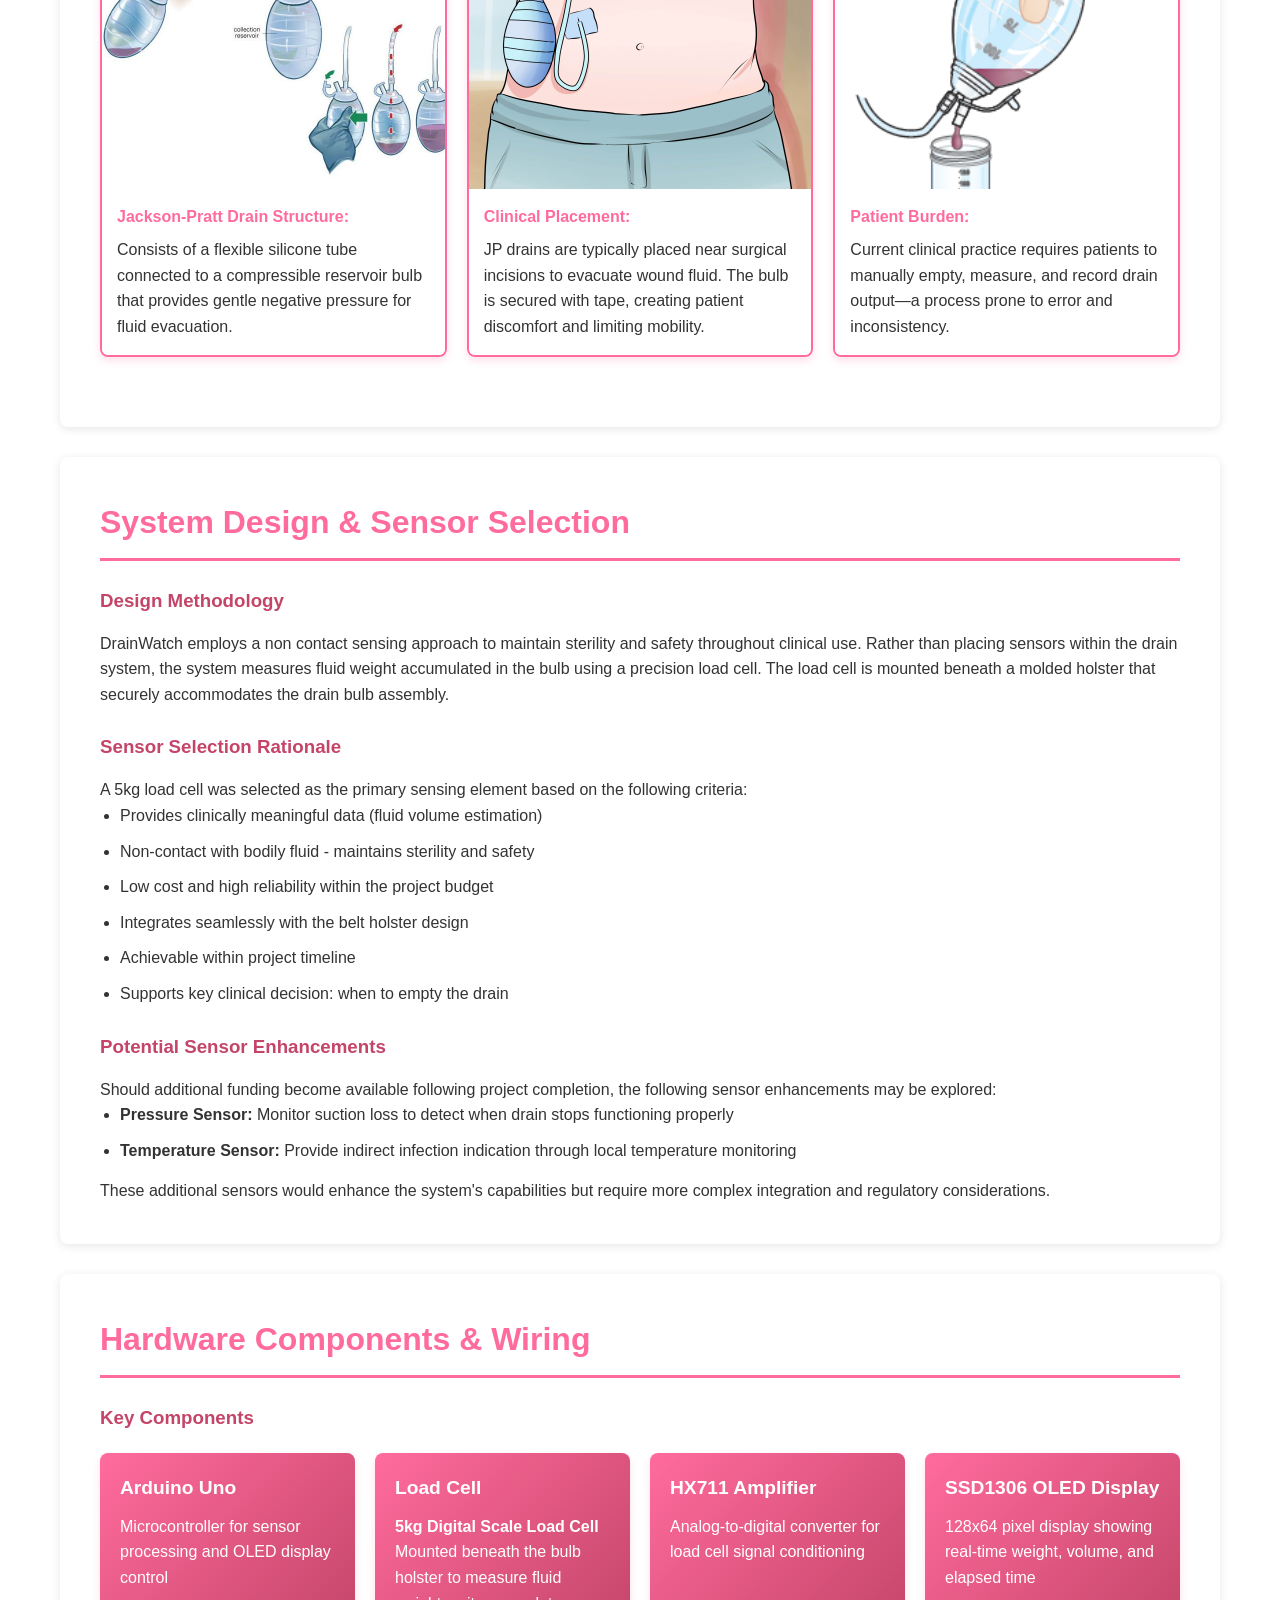
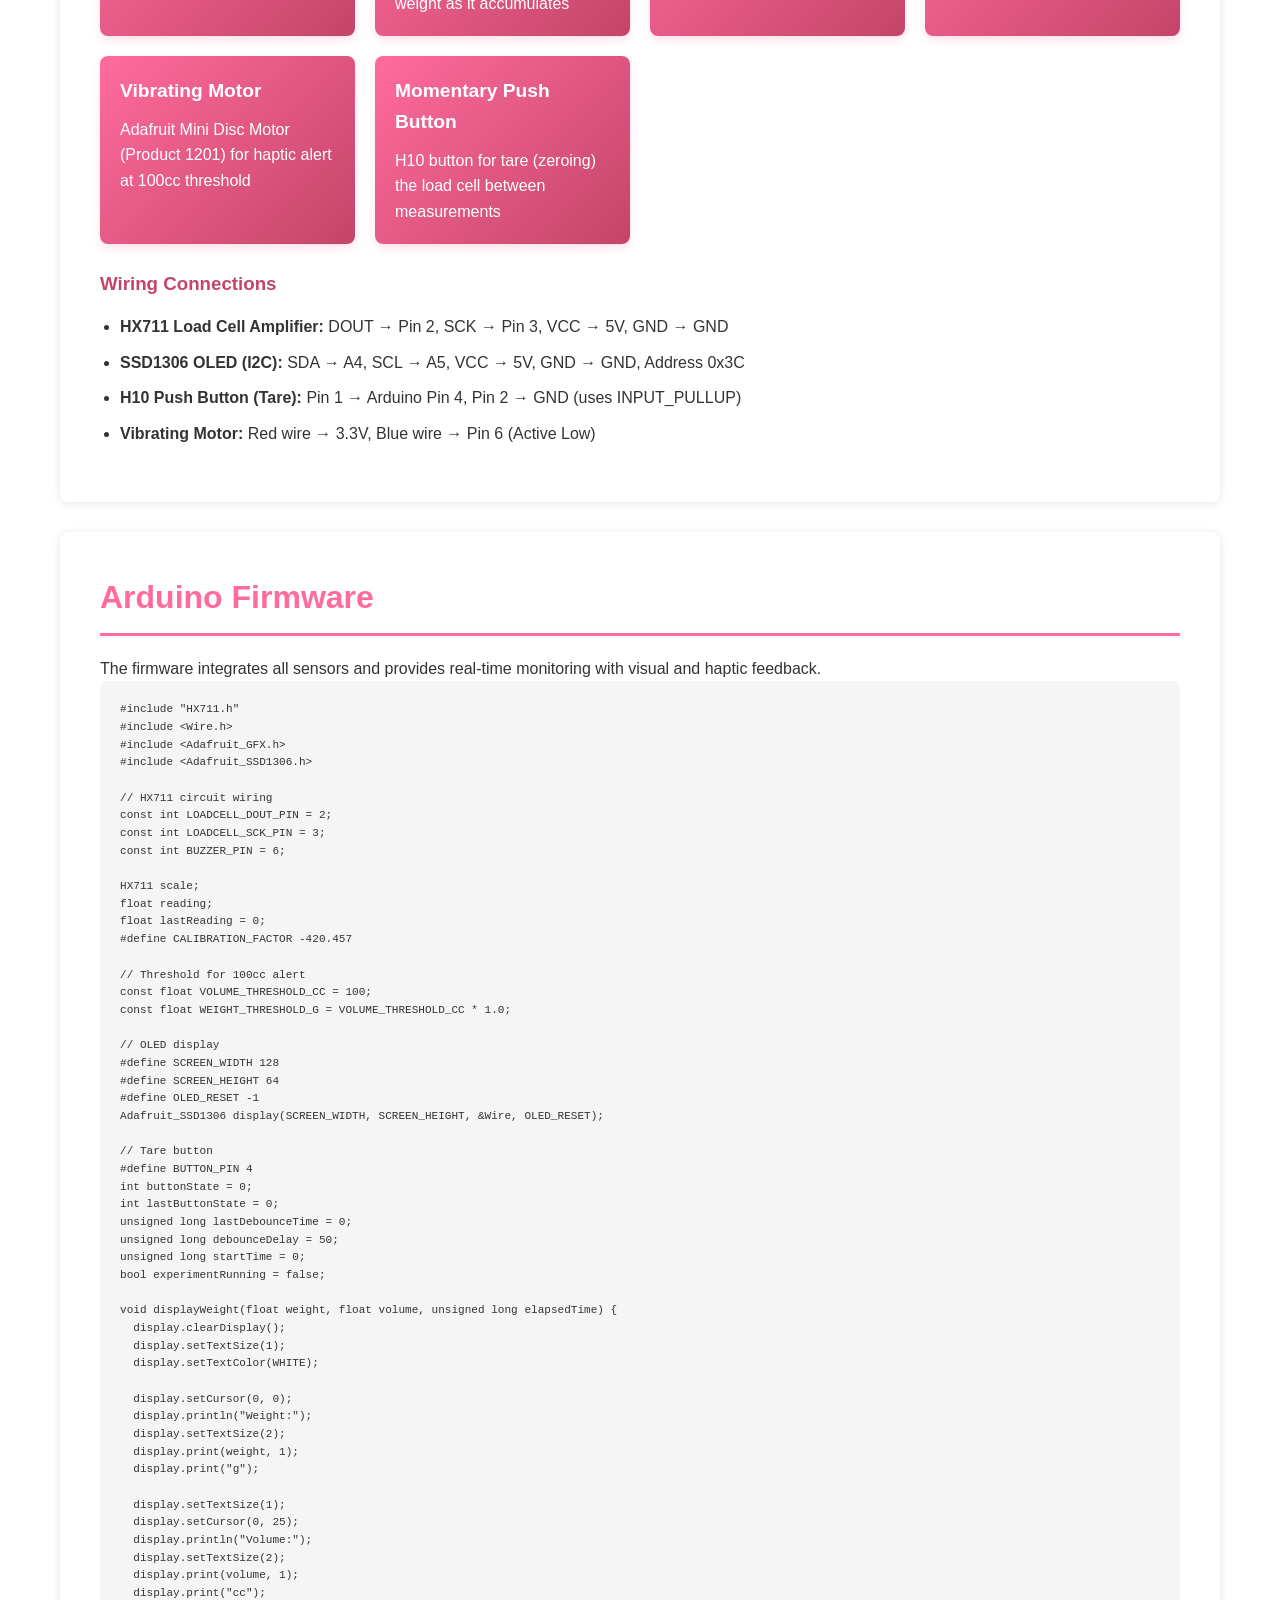
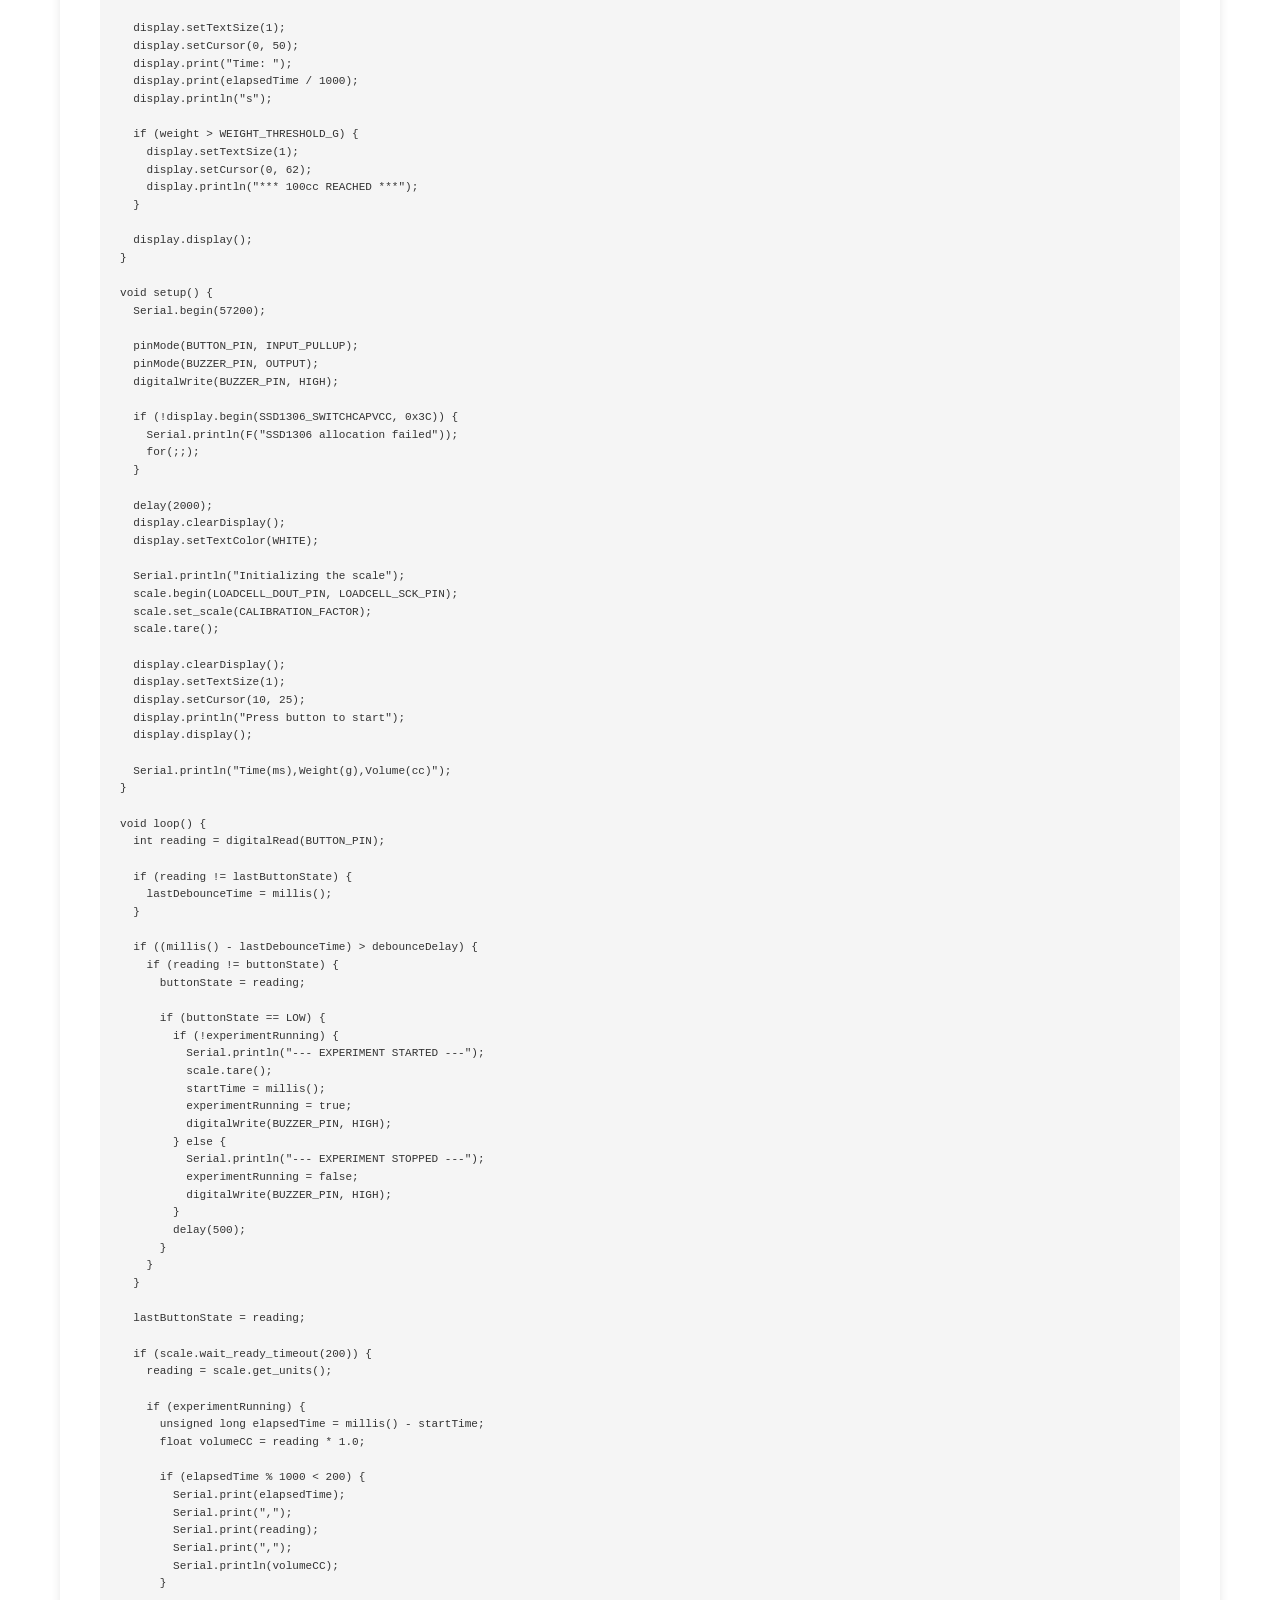
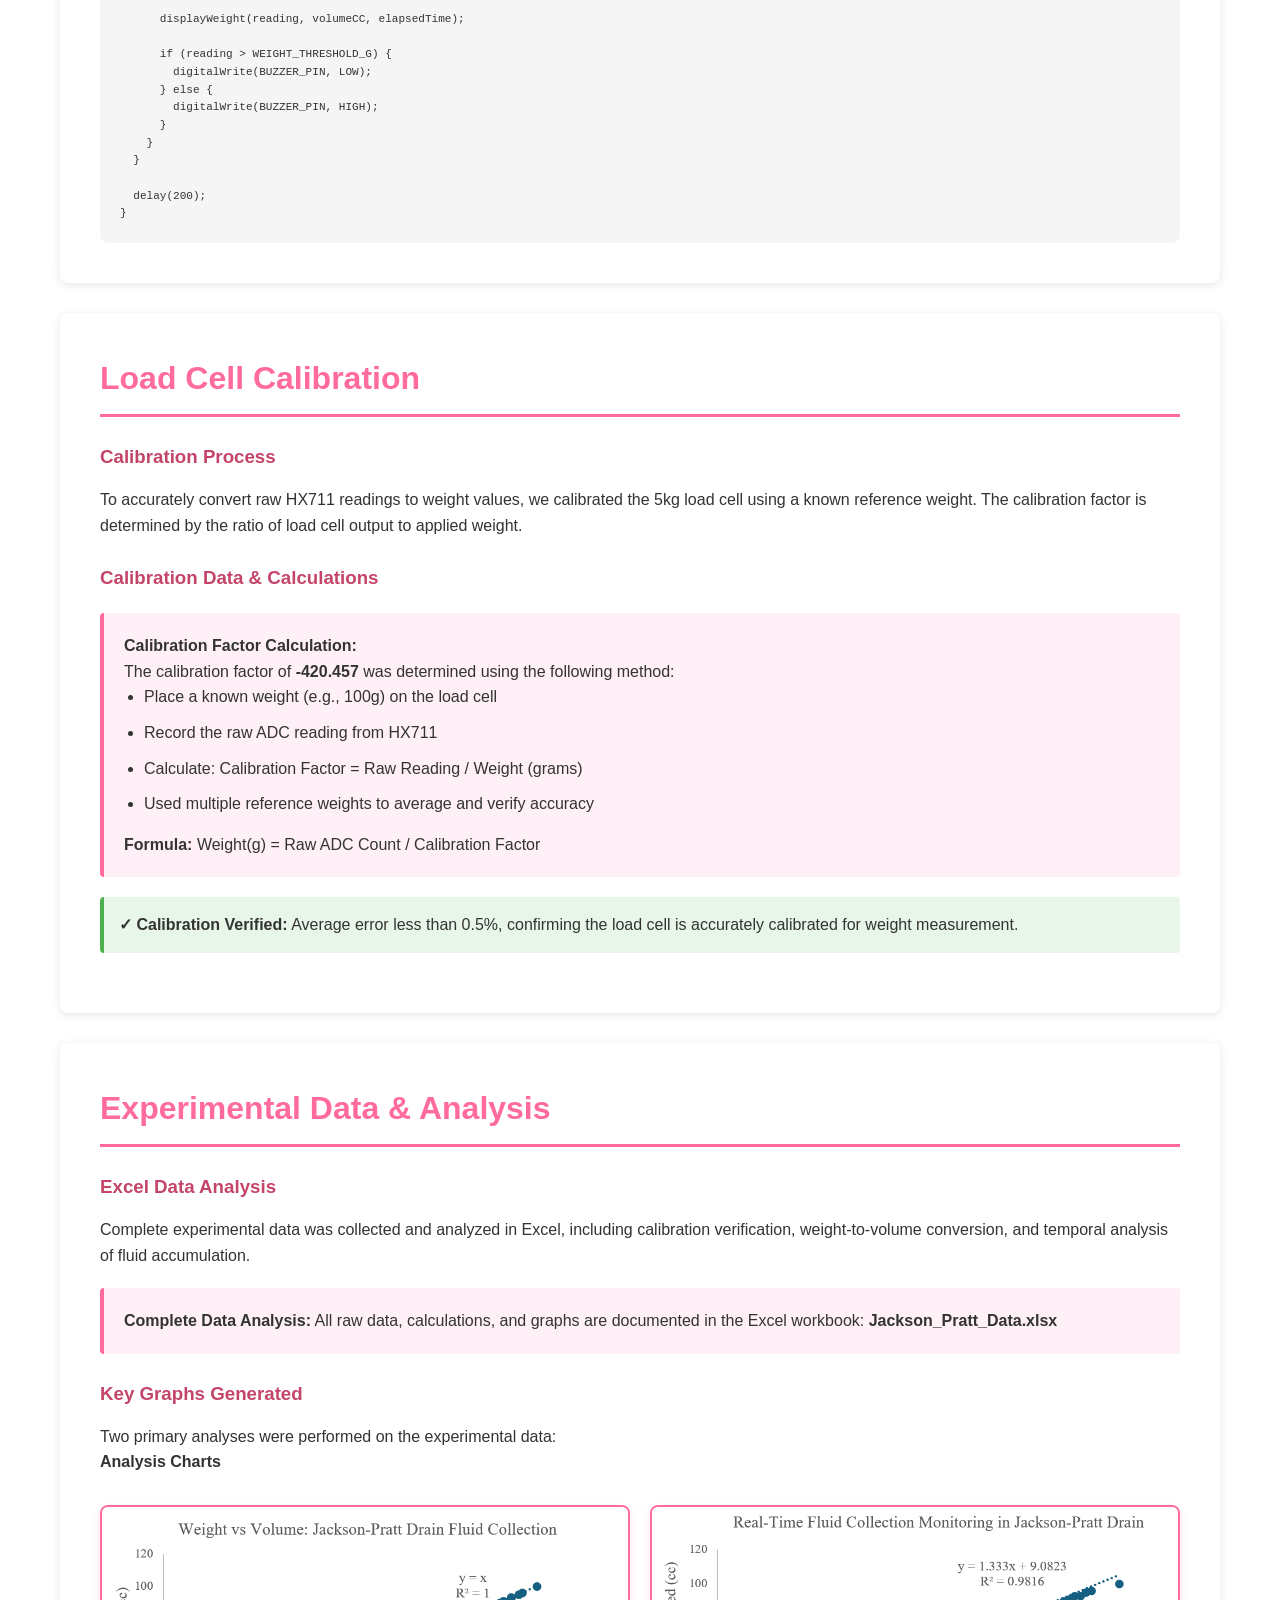
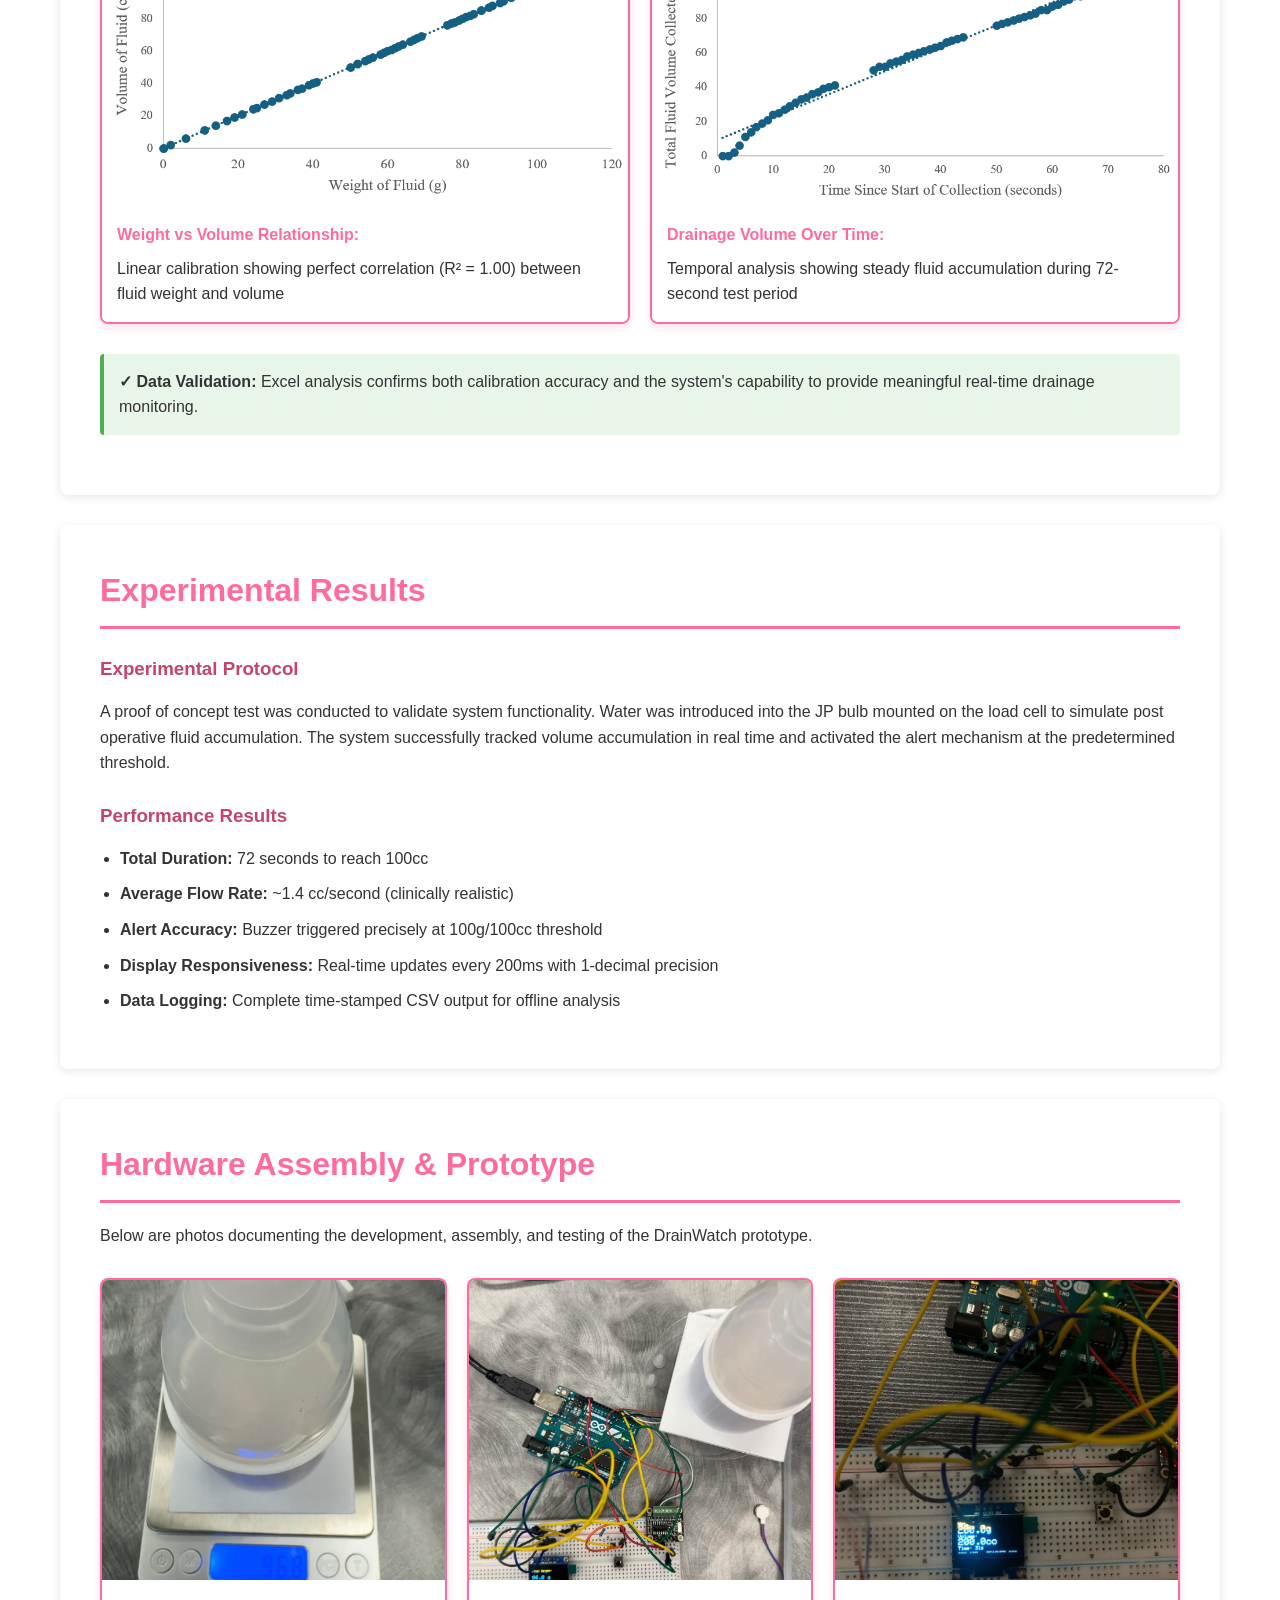
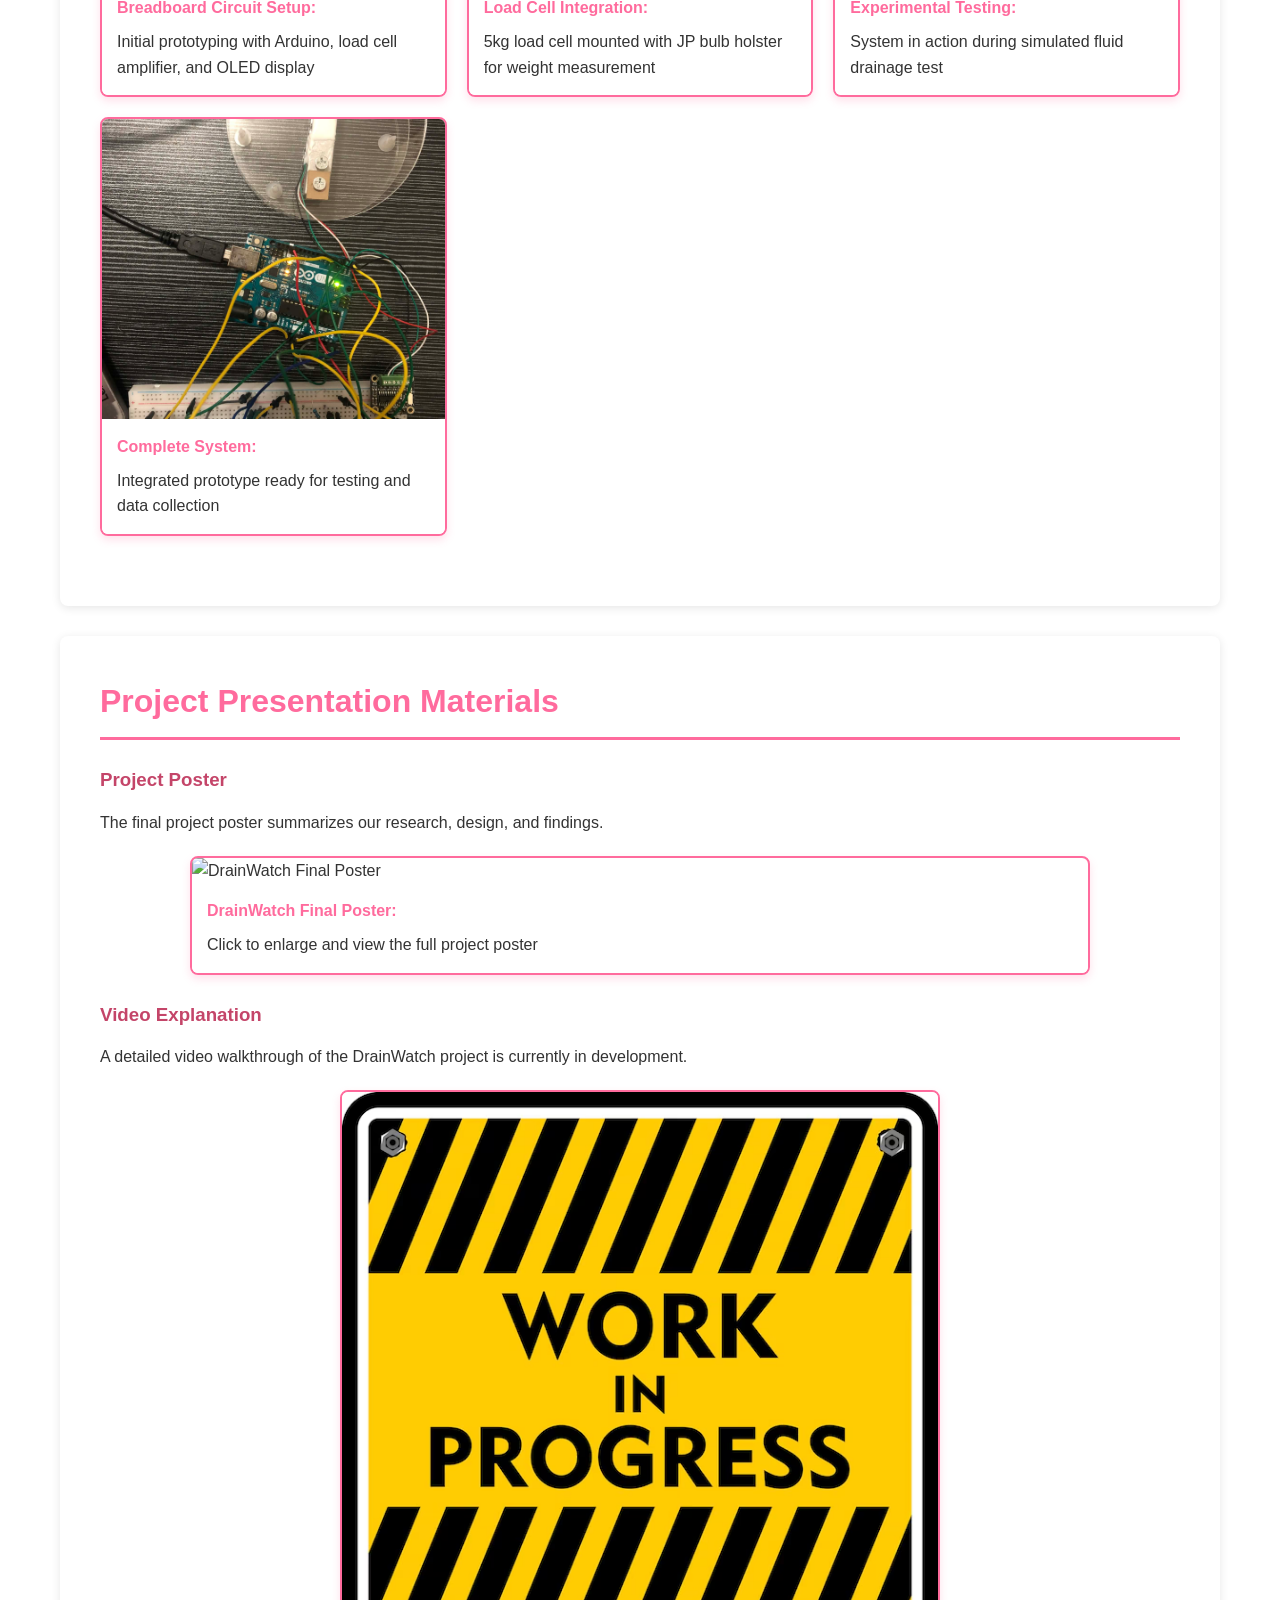
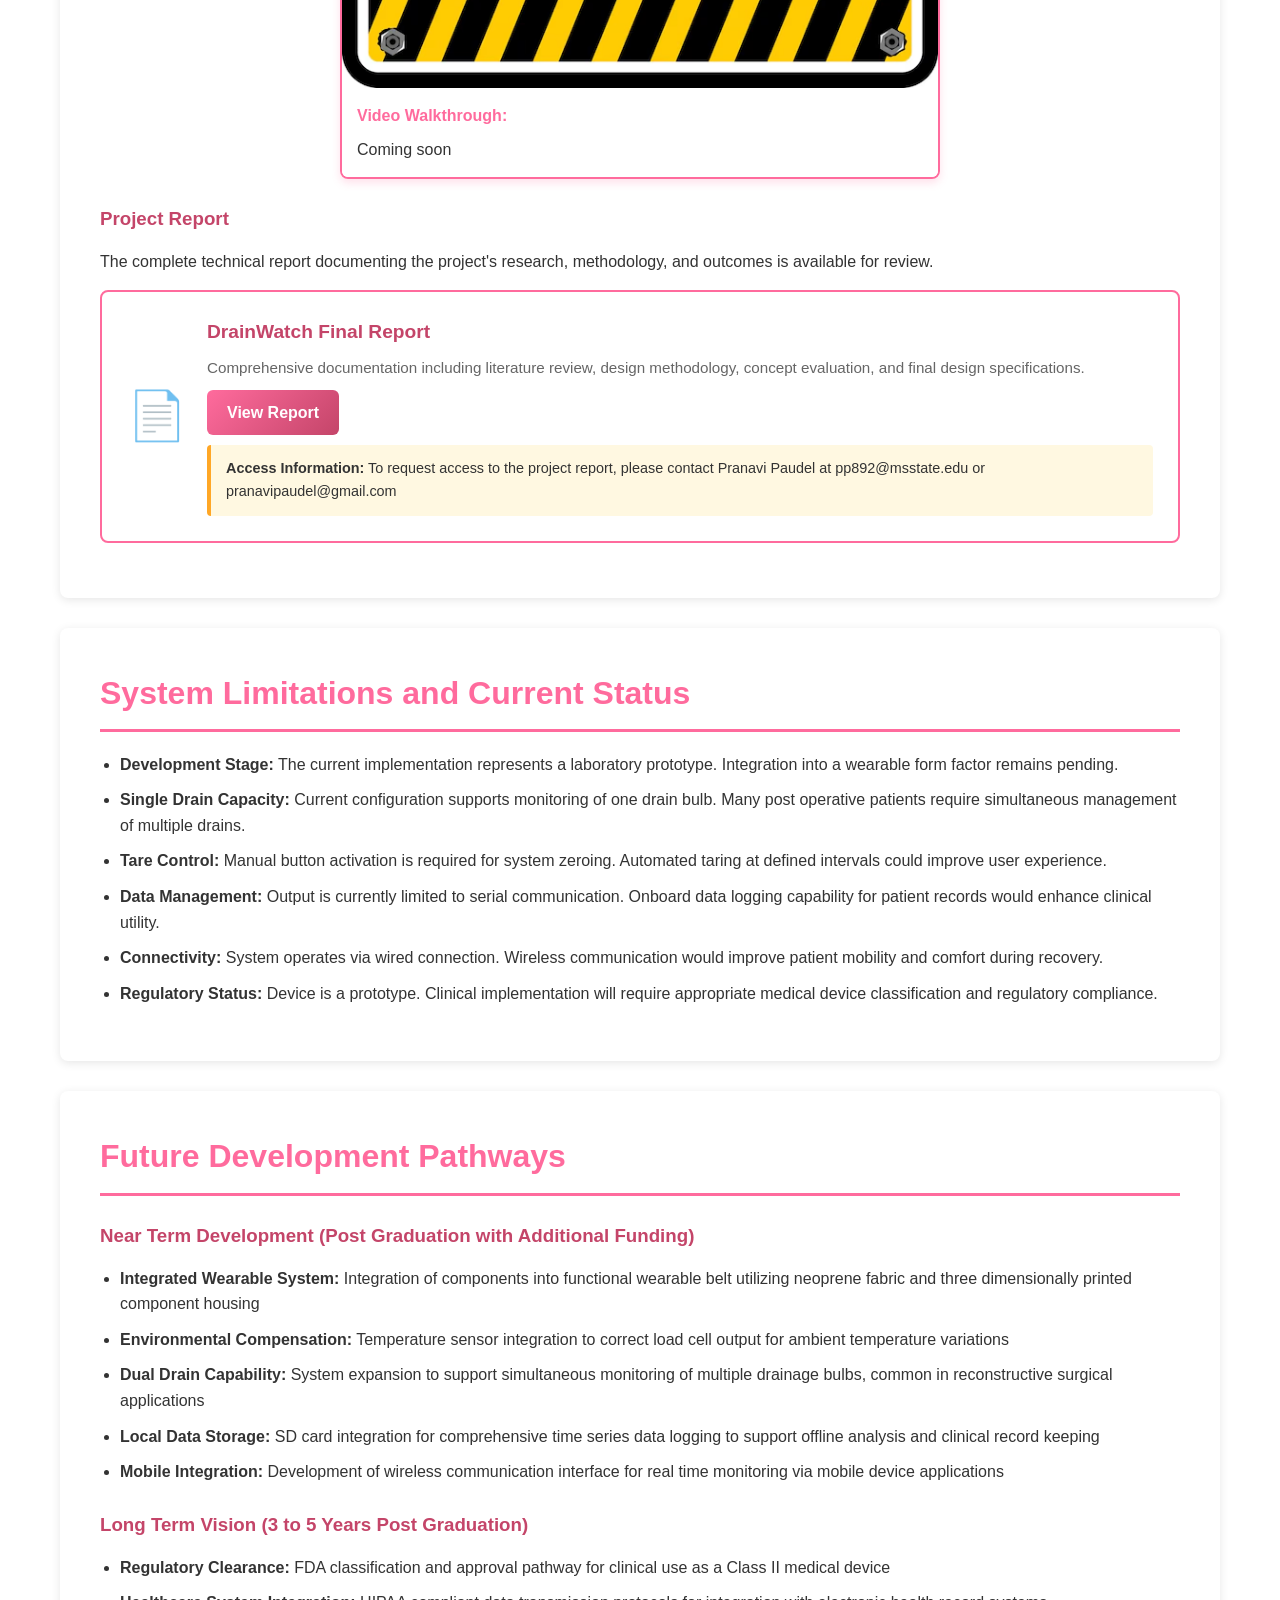
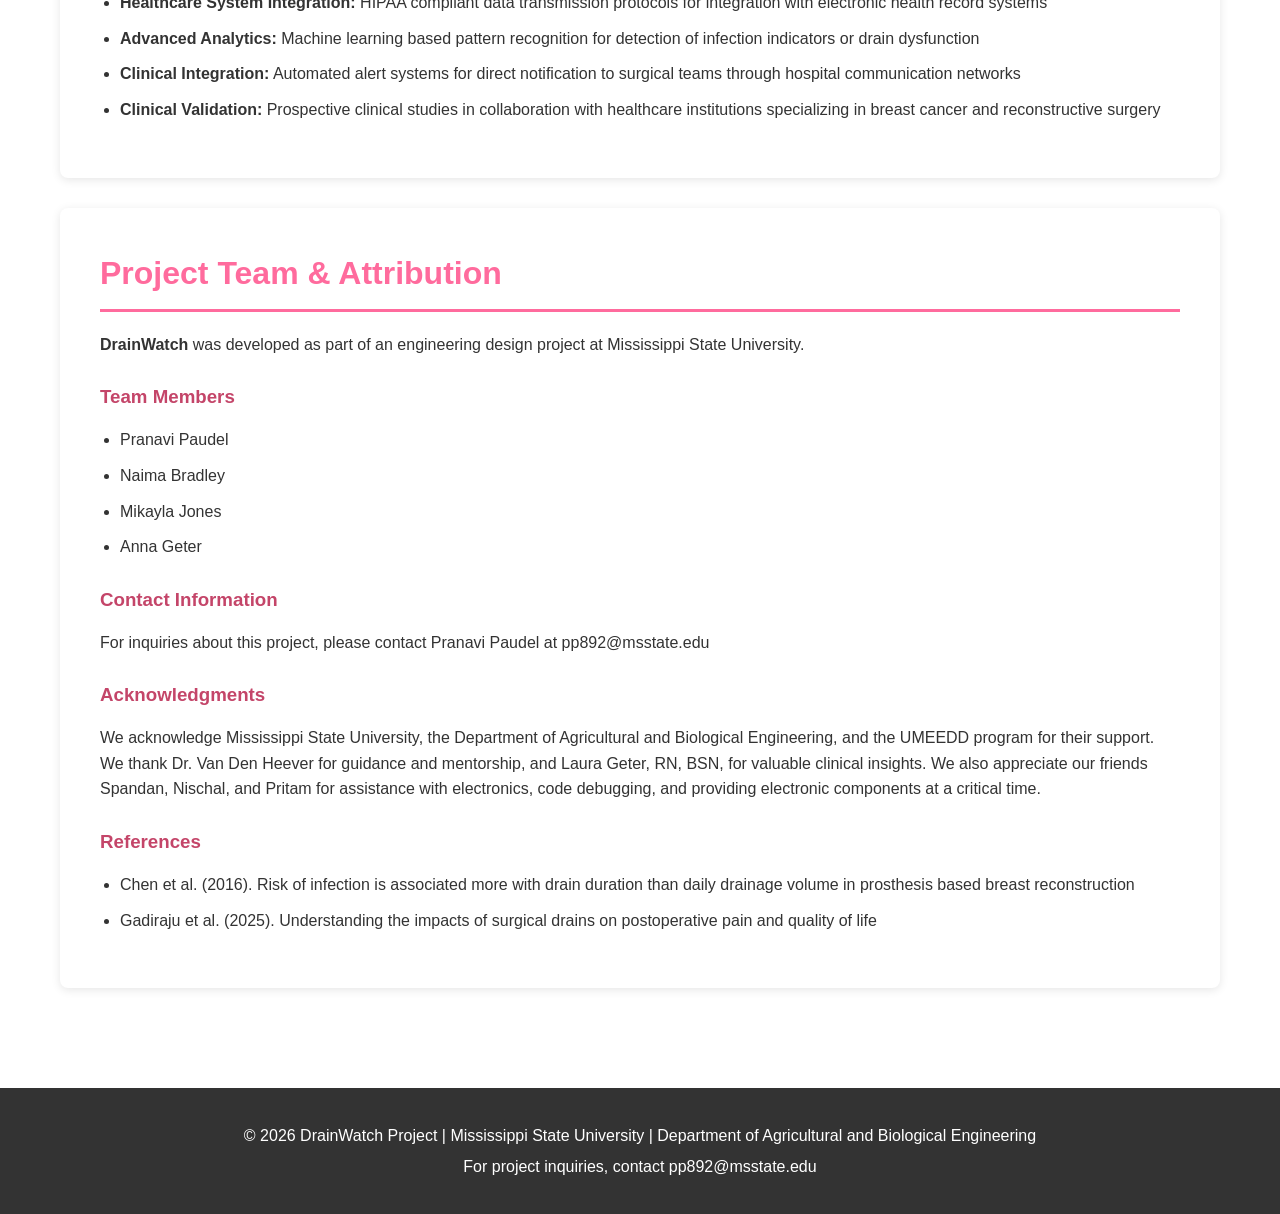
==== commit 283c9cb3: "drainwatch_final.html" ====
--- a/drainwatch_final.html
+++ b/drainwatch_final.html
@@ -256,6 +256,127 @@
         
         footer p {
             margin: 5px 0;
+        }
+        
+        /* Lightbox styles for clickable images */
+        .lightbox-overlay {
+            display: none;
+            position: fixed;
+            top: 0;
+            left: 0;
+            width: 100%;
+            height: 100%;
+            background-color: rgba(0, 0, 0, 0.9);
+            z-index: 9999;
+            justify-content: center;
+            align-items: center;
+            cursor: zoom-out;
+            padding: 20px;
+        }
+        
+        .lightbox-overlay.active {
+            display: flex;
+        }
+        
+        .lightbox-content {
+            max-width: 95%;
+            max-height: 95%;
+            object-fit: contain;
+            border-radius: 8px;
+            box-shadow: 0 8px 32px rgba(255, 107, 157, 0.5);
+        }
+        
+        .lightbox-close {
+            position: absolute;
+            top: 20px;
+            right: 30px;
+            color: white;
+            font-size: 40px;
+            font-weight: bold;
+            cursor: pointer;
+            background: none;
+            border: none;
+            transition: color 0.3s;
+        }
+        
+        .lightbox-close:hover {
+            color: #ff6b9d;
+        }
+        
+        .gallery-item img,
+        .clickable-img {
+            cursor: zoom-in;
+            transition: transform 0.3s;
+        }
+        
+        .gallery-item img:hover,
+        .clickable-img:hover {
+            transform: scale(1.02);
+        }
+        
+        /* Document download cards */
+        .document-card {
+            background: white;
+            border: 2px solid #ff6b9d;
+            border-radius: 8px;
+            padding: 25px;
+            margin: 15px 0;
+            display: flex;
+            align-items: center;
+            gap: 20px;
+            transition: transform 0.3s, box-shadow 0.3s;
+        }
+        
+        .document-card:hover {
+            transform: translateY(-3px);
+            box-shadow: 0 6px 16px rgba(255, 107, 157, 0.3);
+        }
+        
+        .document-icon {
+            font-size: 3em;
+            color: #ff6b9d;
+            flex-shrink: 0;
+        }
+        
+        .document-info {
+            flex-grow: 1;
+        }
+        
+        .document-info h4 {
+            color: #c44569;
+            margin-bottom: 8px;
+            font-size: 1.2em;
+        }
+        
+        .document-info p {
+            color: #666;
+            margin-bottom: 10px;
+            font-size: 0.95em;
+        }
+        
+        .document-button {
+            background: linear-gradient(135deg, #ff6b9d 0%, #c44569 100%);
+            color: white;
+            padding: 10px 20px;
+            border-radius: 6px;
+            text-decoration: none;
+            display: inline-block;
+            font-weight: 600;
+            transition: transform 0.2s;
+        }
+        
+        .document-button:hover {
+            transform: scale(1.05);
+            text-decoration: none;
+        }
+        
+        .access-note {
+            background-color: #fff8e1;
+            border-left: 4px solid #ffa726;
+            padding: 12px 15px;
+            margin-top: 10px;
+            border-radius: 4px;
+            font-size: 0.9em;
         }
     </style>
 </head>
@@ -696,12 +817,43 @@
         <section id="media">
             <h2>Project Presentation Materials</h2>
             
-            <h3>Poster and Video Explanation</h3>
-            <p>Comprehensive presentation materials documenting the DrainWatch project are currently in preparation and will be available soon.</p>
-            
-            <div class="highlight-box" style="text-align: center; padding: 40px;">
-                <p style="font-size: 1.3em; color: #ff6b9d; margin-bottom: 15px;"><strong>Work in Progress</strong></p>
-                <p style="color: #666; font-style: italic;">Poster and video materials coming soon</p>
+            <h3>Project Poster</h3>
+            <p>The final project poster summarizes our research, design, and findings.</p>
+            
+            <div class="gallery" style="grid-template-columns: 1fr; max-width: 900px; margin: 20px auto;">
+                <div class="gallery-item">
+                    <img src="poster.png" alt="DrainWatch Final Poster" style="height: auto; max-height: 700px;">
+                    <div class="gallery-caption">
+                        <strong>DrainWatch Final Poster:</strong> Click to enlarge and view the full project poster
+                    </div>
+                </div>
+            </div>
+            
+            <h3>Video Explanation</h3>
+            <p>A detailed video walkthrough of the DrainWatch project is currently in development.</p>
+            
+            <div class="gallery" style="grid-template-columns: 1fr; max-width: 600px; margin: 20px auto;">
+                <div class="gallery-item">
+                    <img src="wip.avif" alt="Video Coming Soon - Work in Progress" style="height: auto;">
+                    <div class="gallery-caption">
+                        <strong>Video Walkthrough:</strong> Coming soon
+                    </div>
+                </div>
+            </div>
+            
+            <h3>Project Report</h3>
+            <p>The complete technical report documenting the project's research, methodology, and outcomes is available for review.</p>
+            
+            <div class="document-card">
+                <div class="document-icon">📄</div>
+                <div class="document-info">
+                    <h4>DrainWatch Final Report</h4>
+                    <p>Comprehensive documentation including literature review, design methodology, concept evaluation, and final design specifications.</p>
+                    <a href="DrainWatch_Final_Report.pdf" target="_blank" class="document-button">View Report</a>
+                    <div class="access-note">
+                        <strong>Access Information:</strong> To request access to the project report, please contact Pranavi Paudel at pp892@msstate.edu or pranavipaudel@gmail.com
+                    </div>
+                </div>
             </div>
         </section>
         
@@ -758,9 +910,7 @@
             <p>For inquiries about this project, please contact Pranavi Paudel at pp892@msstate.edu</p>
             
             <h3>Acknowledgments</h3>
-            <p>We gratefully acknowledge Mississippi State University and the Department of Agricultural and Biological Engineering for providing essential funding and resources for this project. We extend our sincere thanks to Dr. Van Den Heever for his invaluable guidance, mentorship, and support throughout the development process. This project was also informed by the UMEEDD program and the UMMC and MSU engineering partnership, which contributed significantly to our initial design methodology.</p>
-            
-            <p>Additionally, we thank Laura Geter, RN, BSN (27 years nursing experience) for providing critical clinical feedback and insights on device design and patient needs.</p>
+            <p>We acknowledge Mississippi State University, the Department of Agricultural and Biological Engineering, and the UMEEDD program for their support. We thank Dr. Van Den Heever for guidance and mentorship, and Laura Geter, RN, BSN, for valuable clinical insights. We also appreciate our friends Spandan, Nischal, and Pritam for assistance with electronics, code debugging, and providing electronic components at a critical time.</p>
             
             <h3>References</h3>
             <ul>
@@ -774,5 +924,39 @@
         <p>&copy; 2026 DrainWatch Project | Mississippi State University | Department of Agricultural and Biological Engineering</p>
         <p>For project inquiries, contact pp892@msstate.edu</p>
     </footer>
+    <!-- Lightbox for image enlargement -->
+    <div class="lightbox-overlay" id="lightbox" onclick="closeLightbox()">
+        <button class="lightbox-close" onclick="closeLightbox()">&times;</button>
+        <img class="lightbox-content" id="lightbox-img" src="" alt="Enlarged view">
+    </div>
+    
+    <script>
+        // Lightbox functionality - makes all images clickable to enlarge
+        document.addEventListener('DOMContentLoaded', function() {
+            const galleryImages = document.querySelectorAll('.gallery-item img, .clickable-img');
+            const lightbox = document.getElementById('lightbox');
+            const lightboxImg = document.getElementById('lightbox-img');
+            
+            galleryImages.forEach(img => {
+                img.addEventListener('click', function(e) {
+                    e.stopPropagation();
+                    lightboxImg.src = this.src;
+                    lightboxImg.alt = this.alt;
+                    lightbox.classList.add('active');
+                });
+            });
+            
+            // Close on Escape key
+            document.addEventListener('keydown', function(e) {
+                if (e.key === 'Escape') {
+                    closeLightbox();
+                }
+            });
+        });
+        
+        function closeLightbox() {
+            document.getElementById('lightbox').classList.remove('active');
+        }
+    </script>
 </body>
 </html>
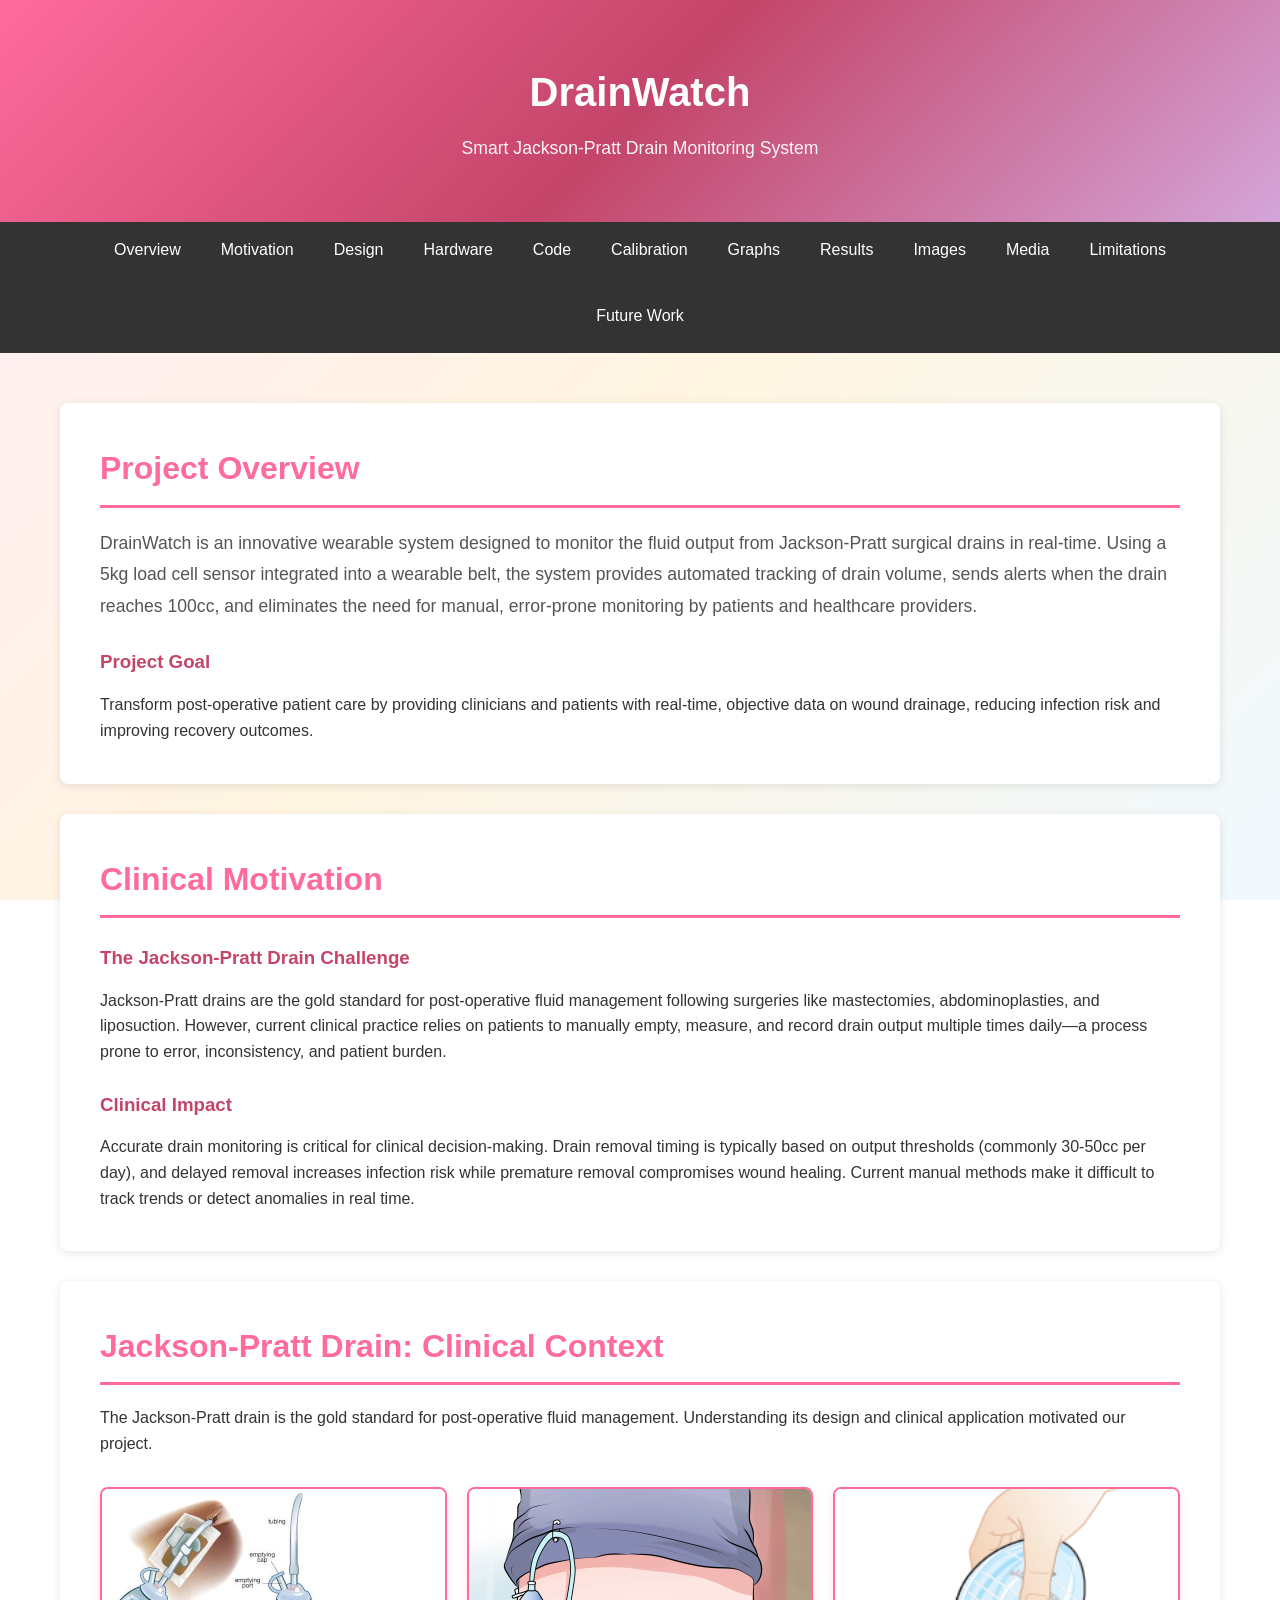
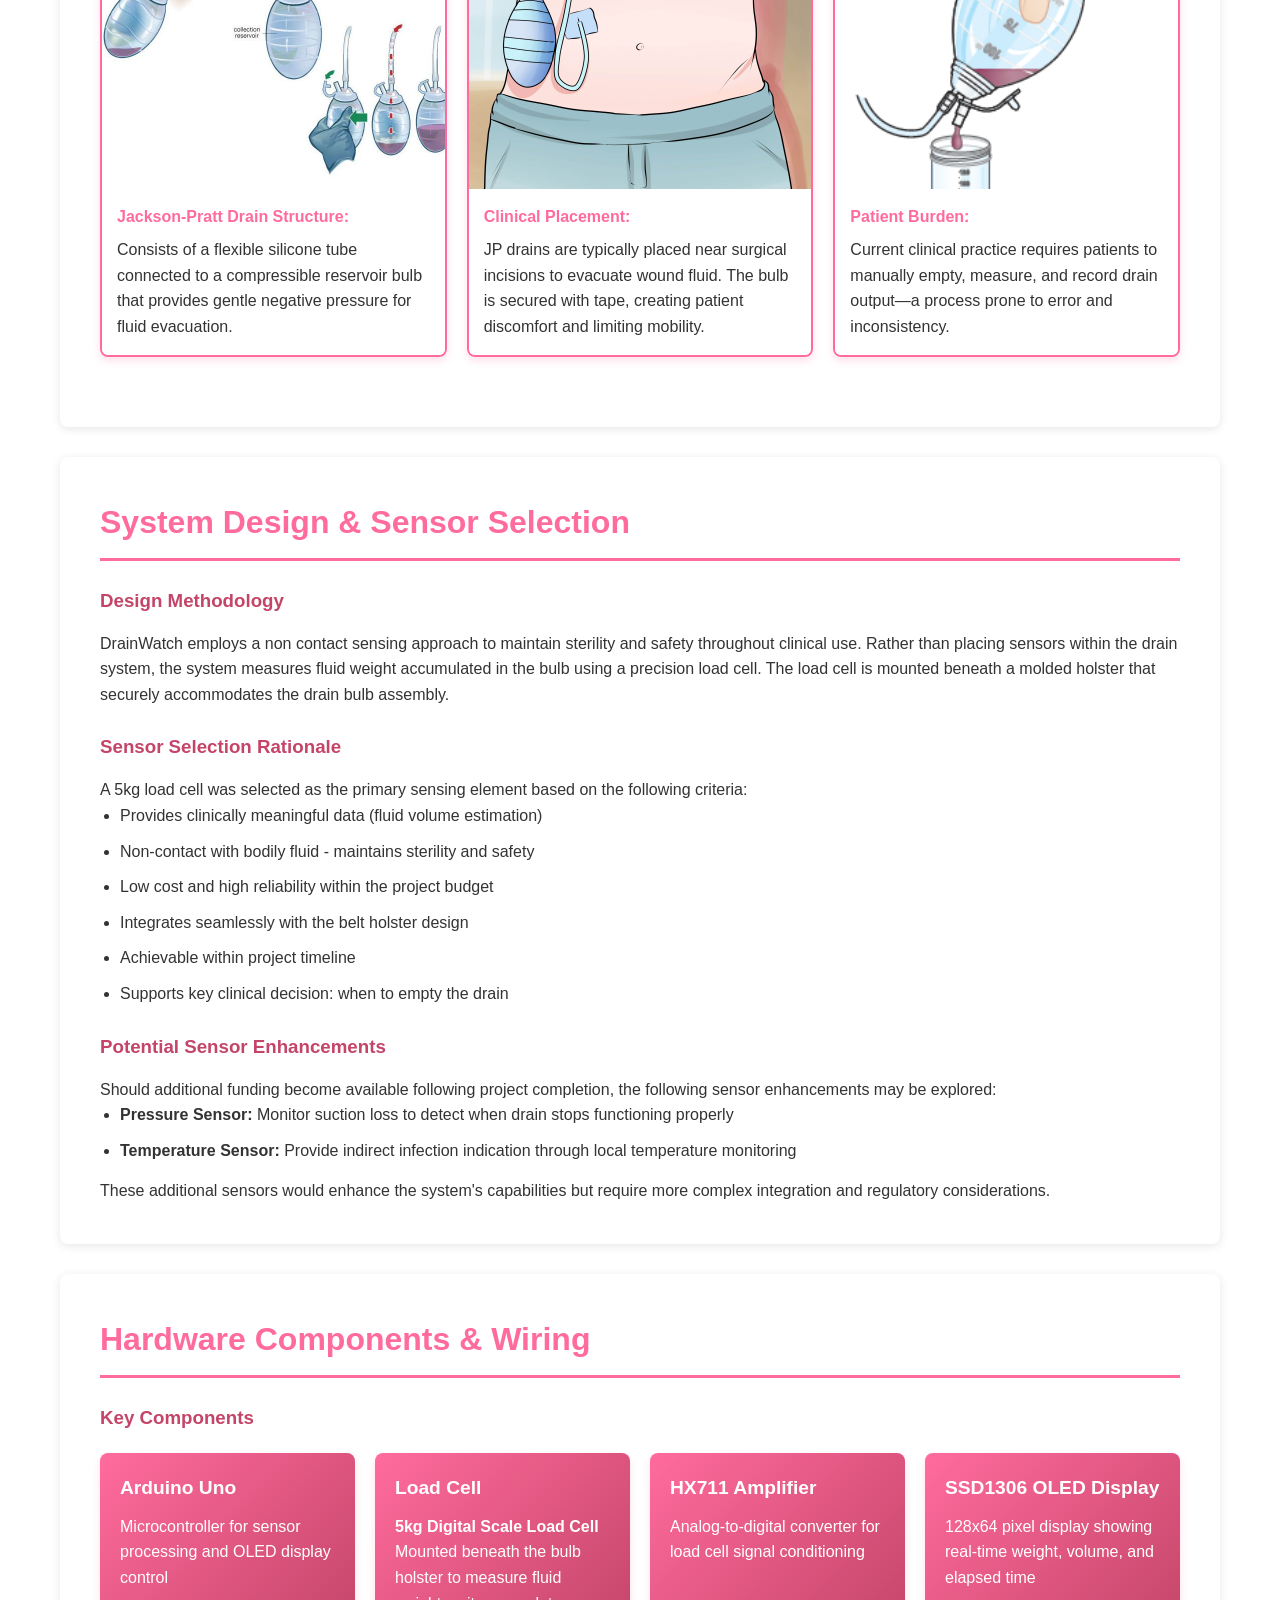
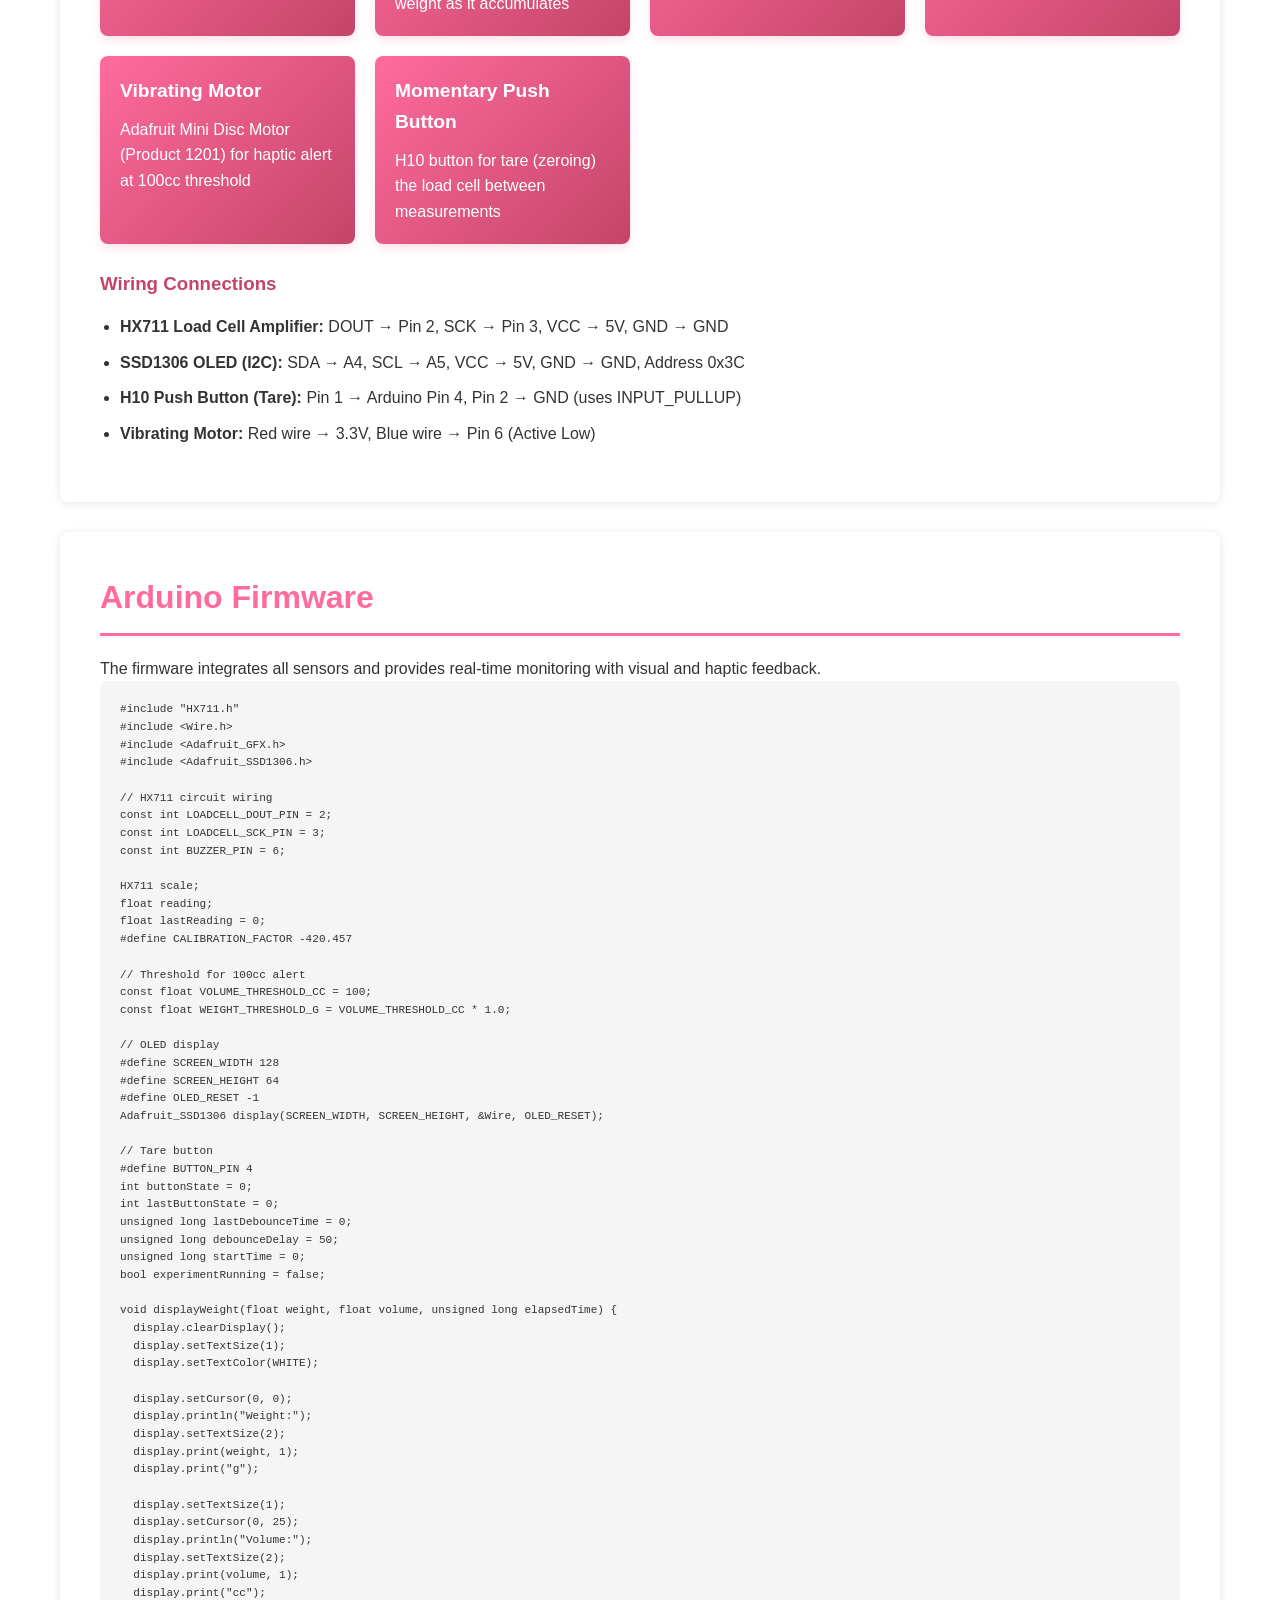
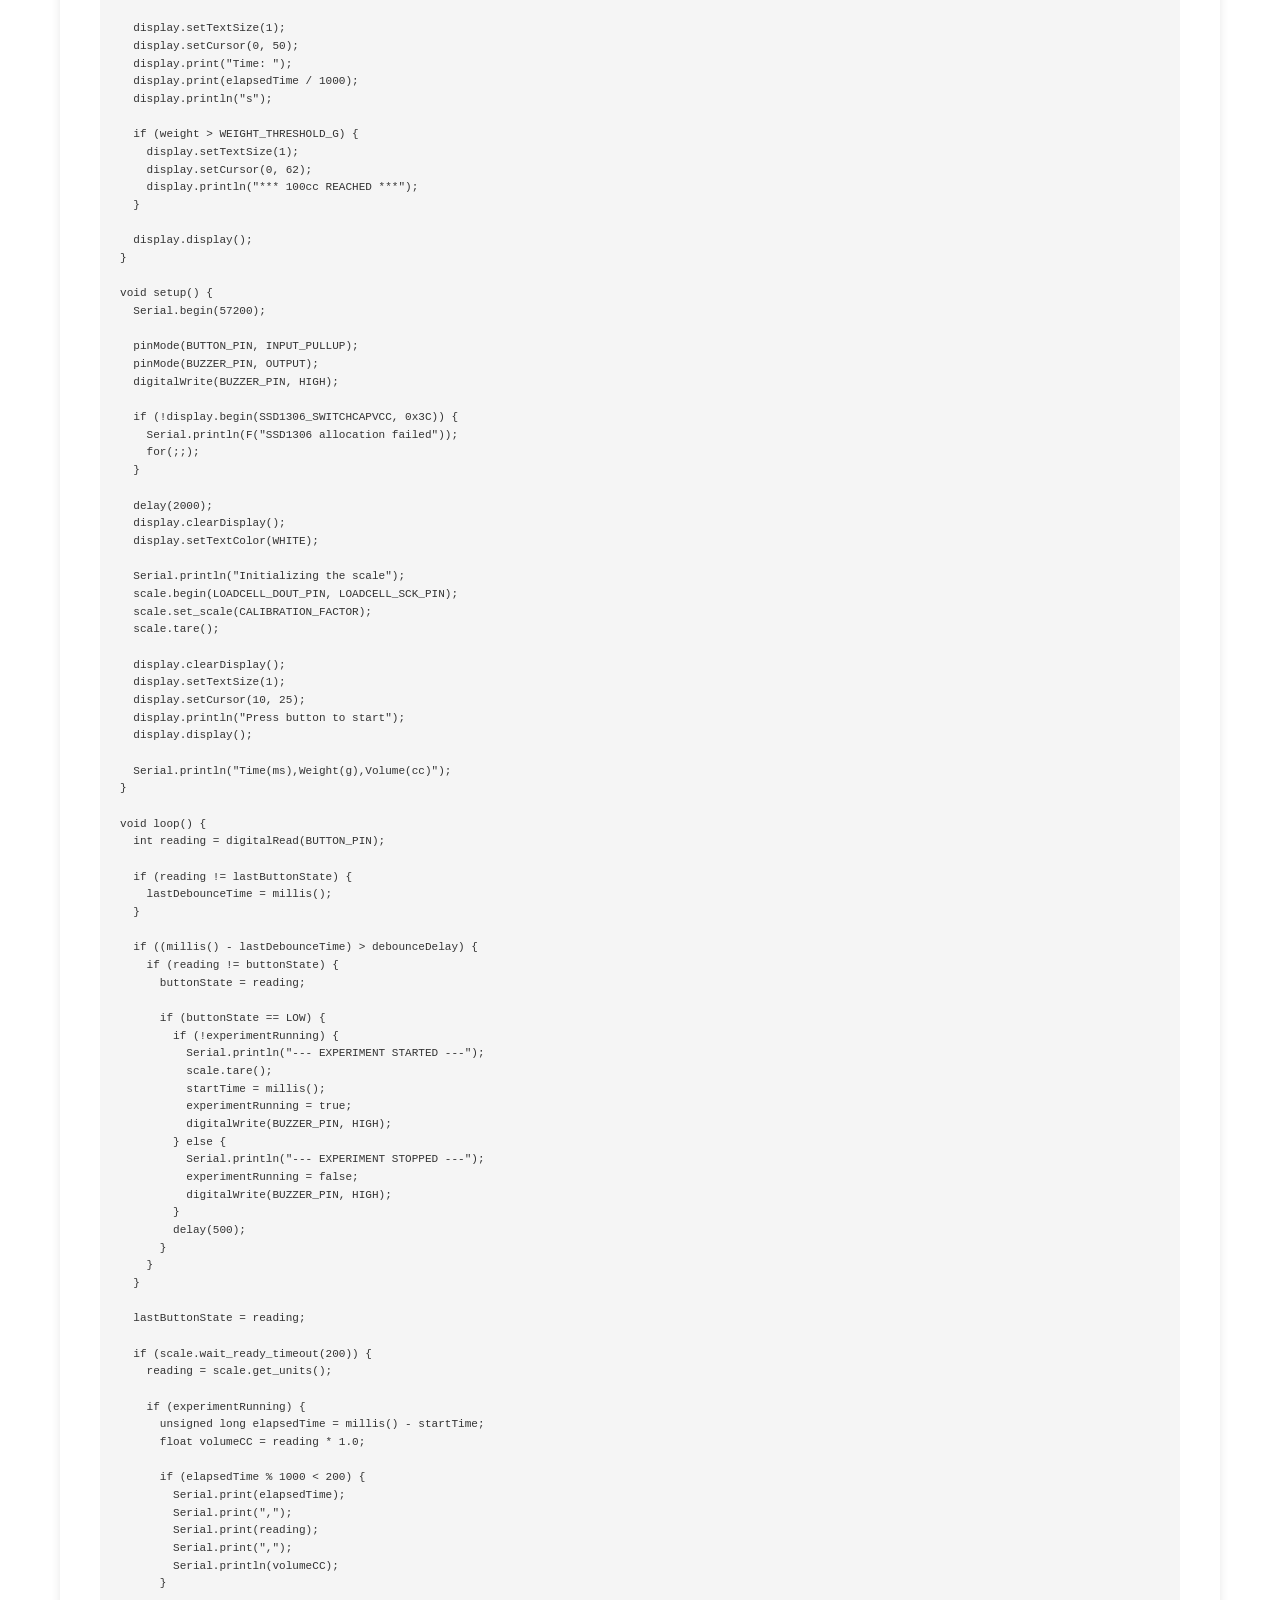
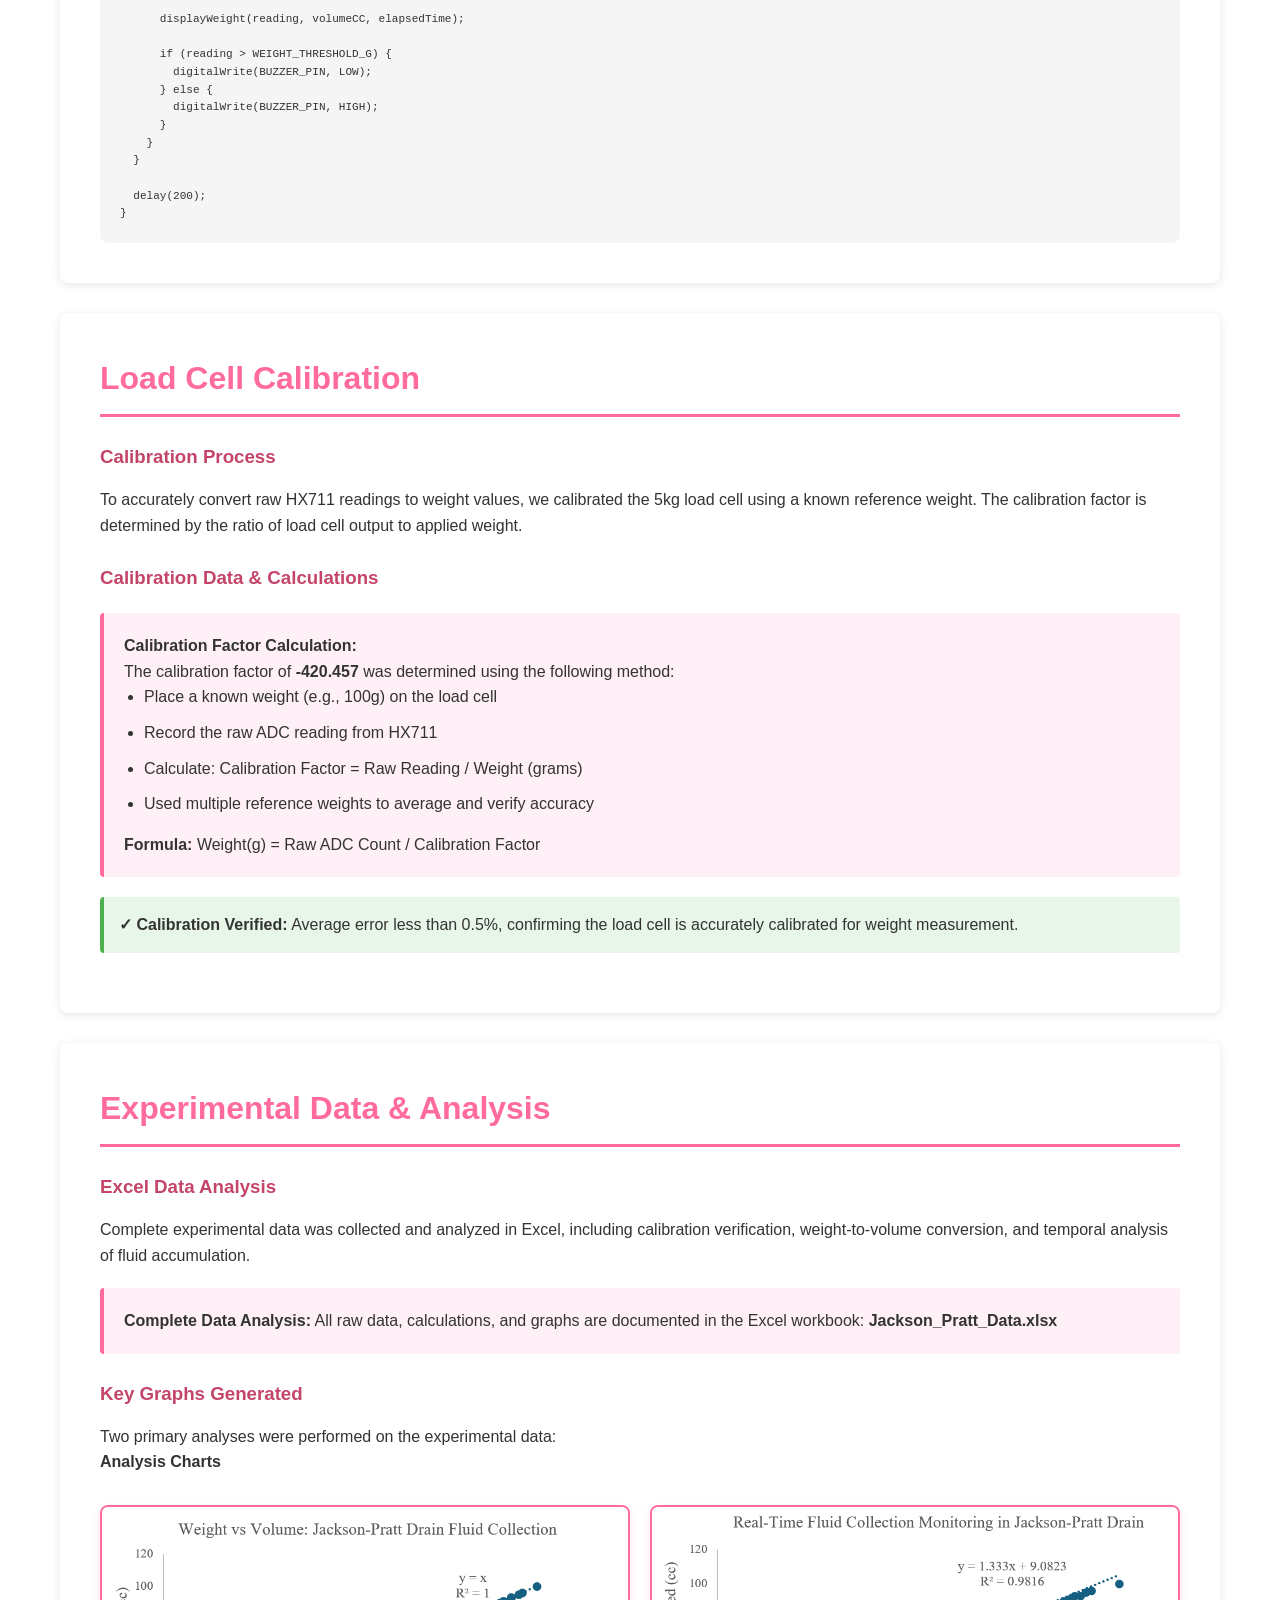
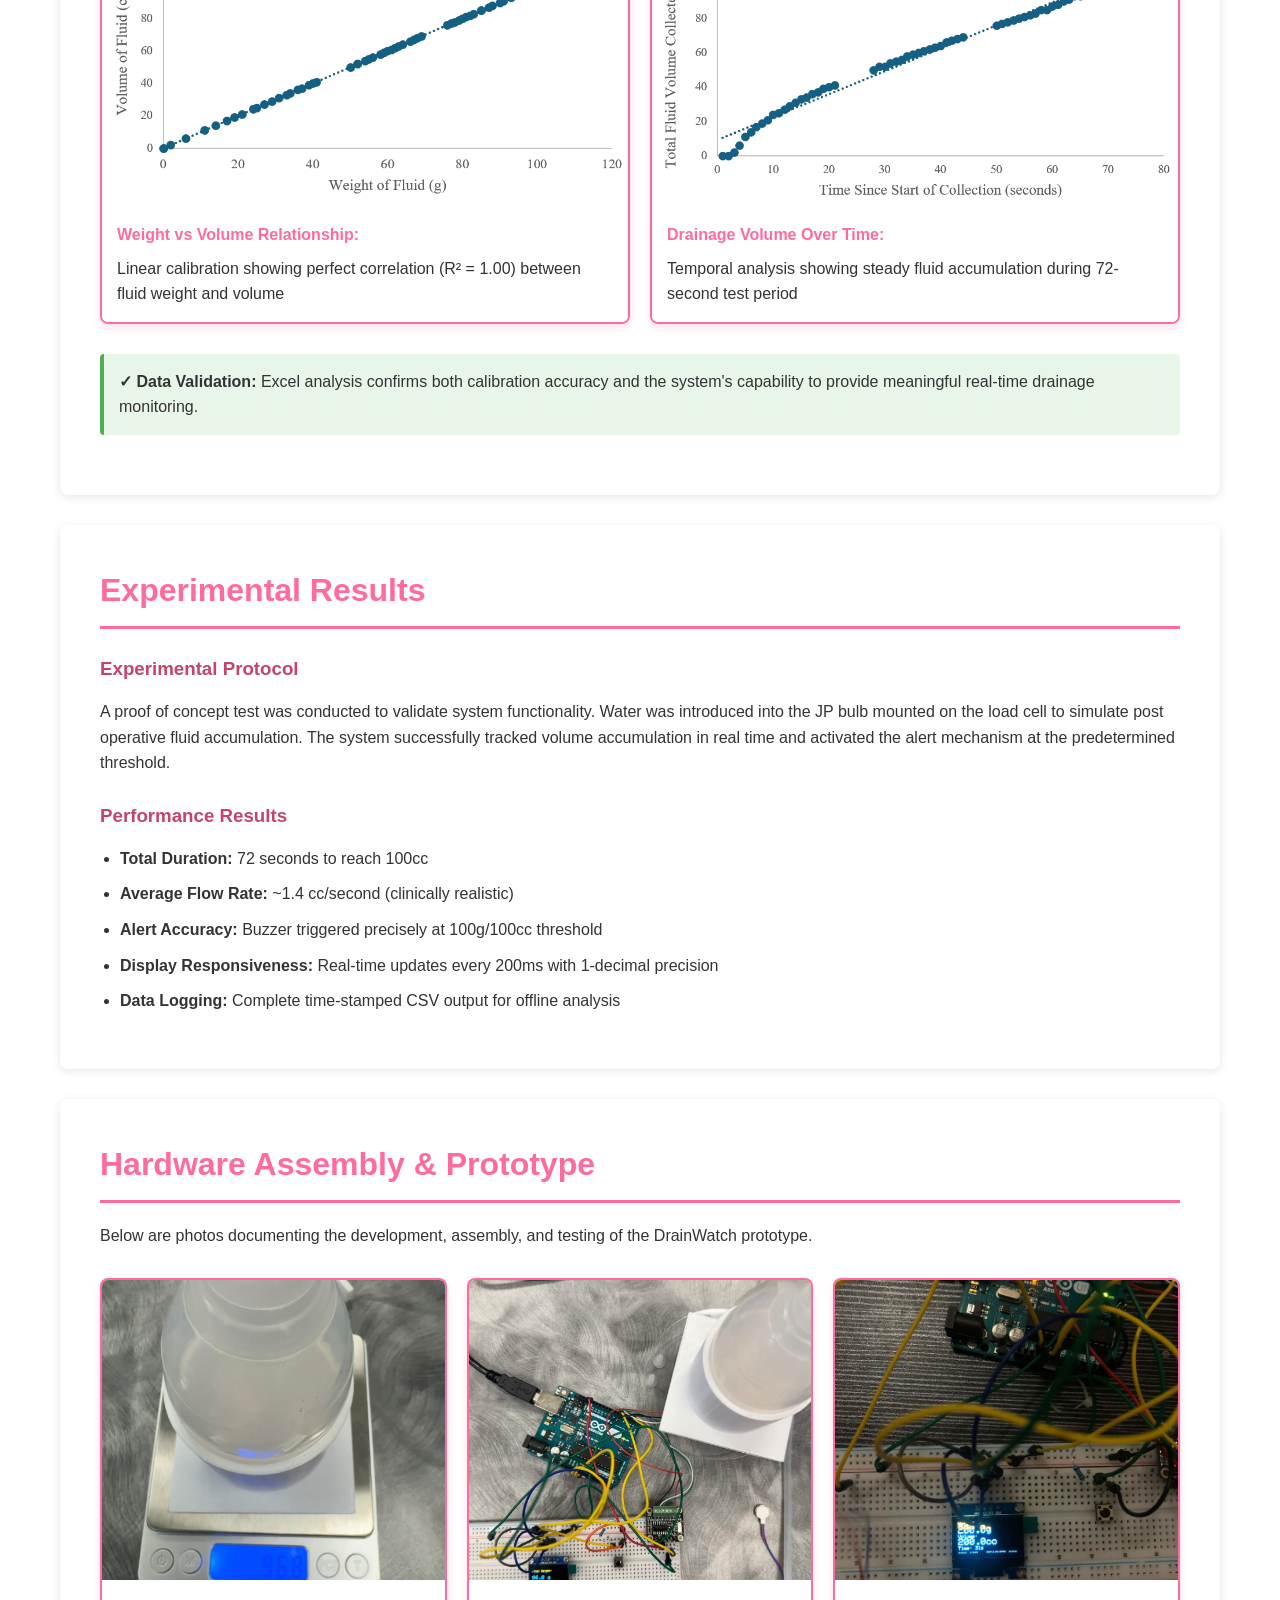
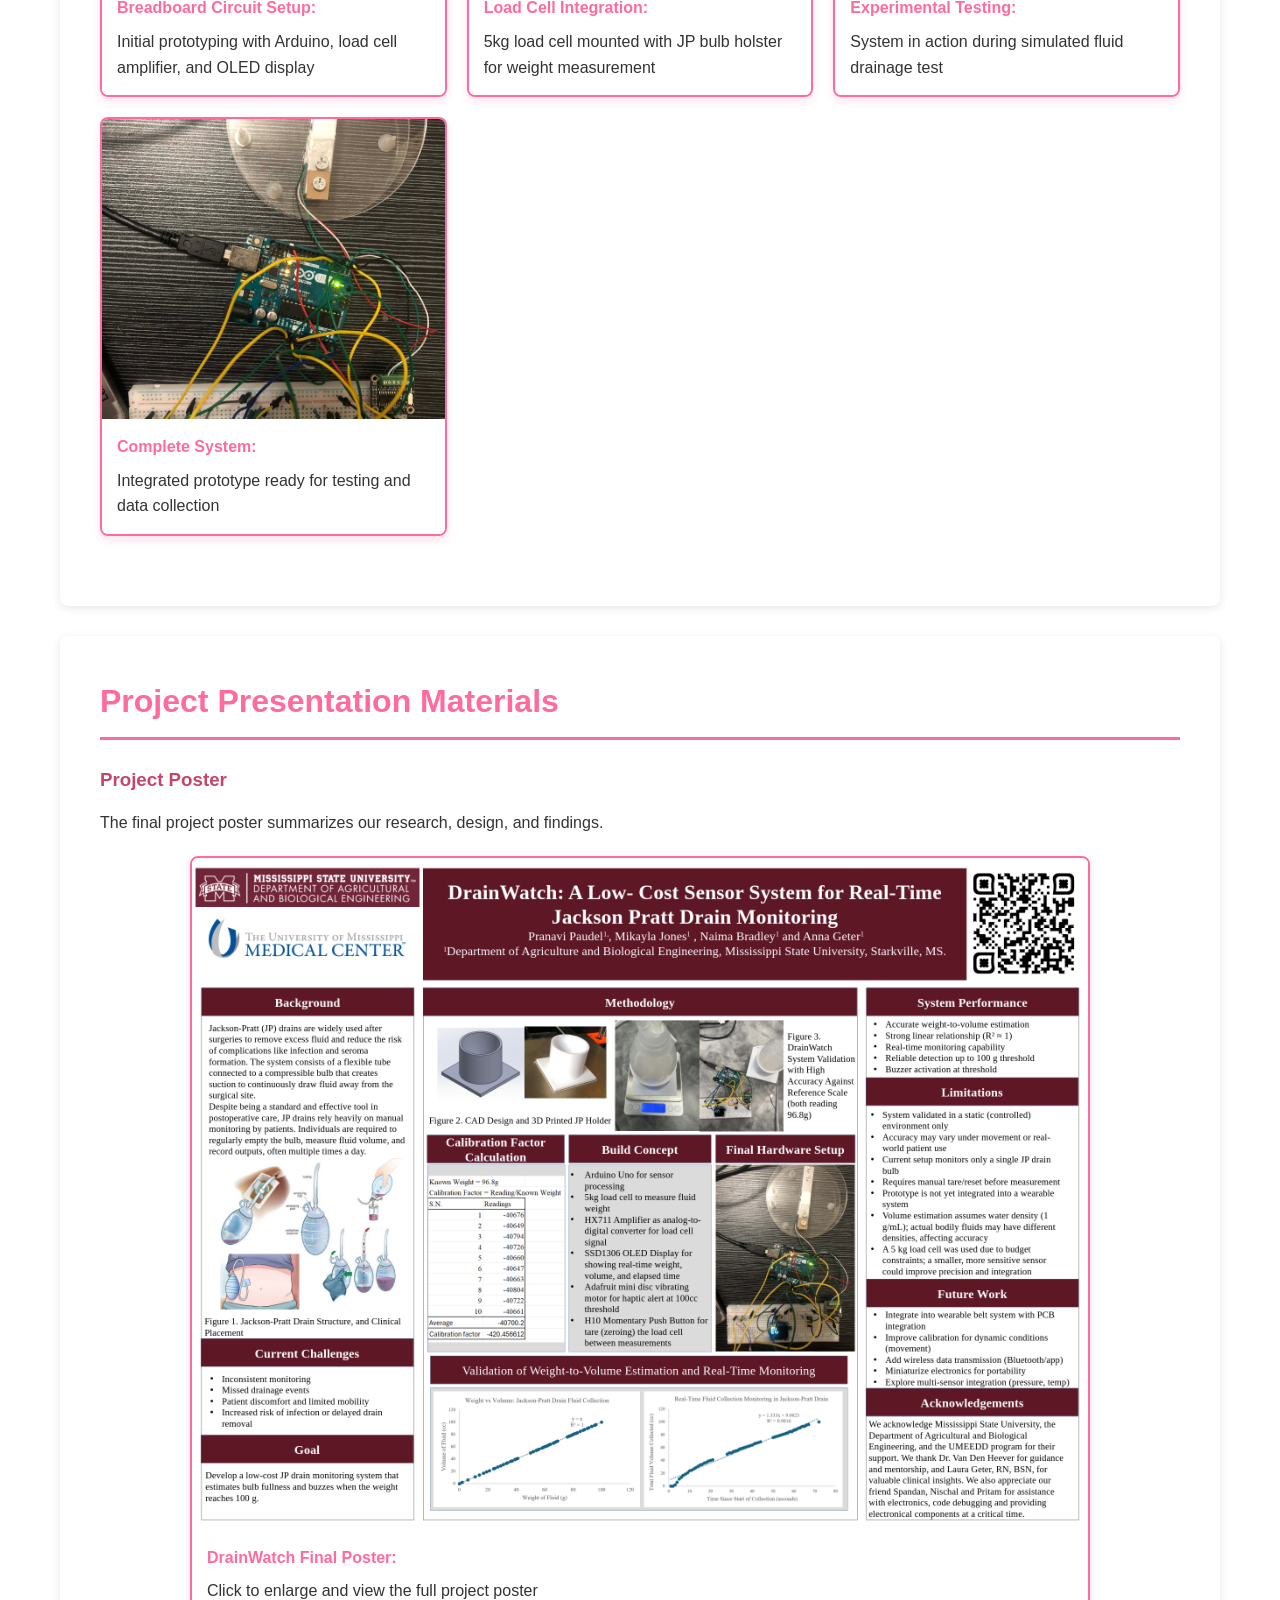
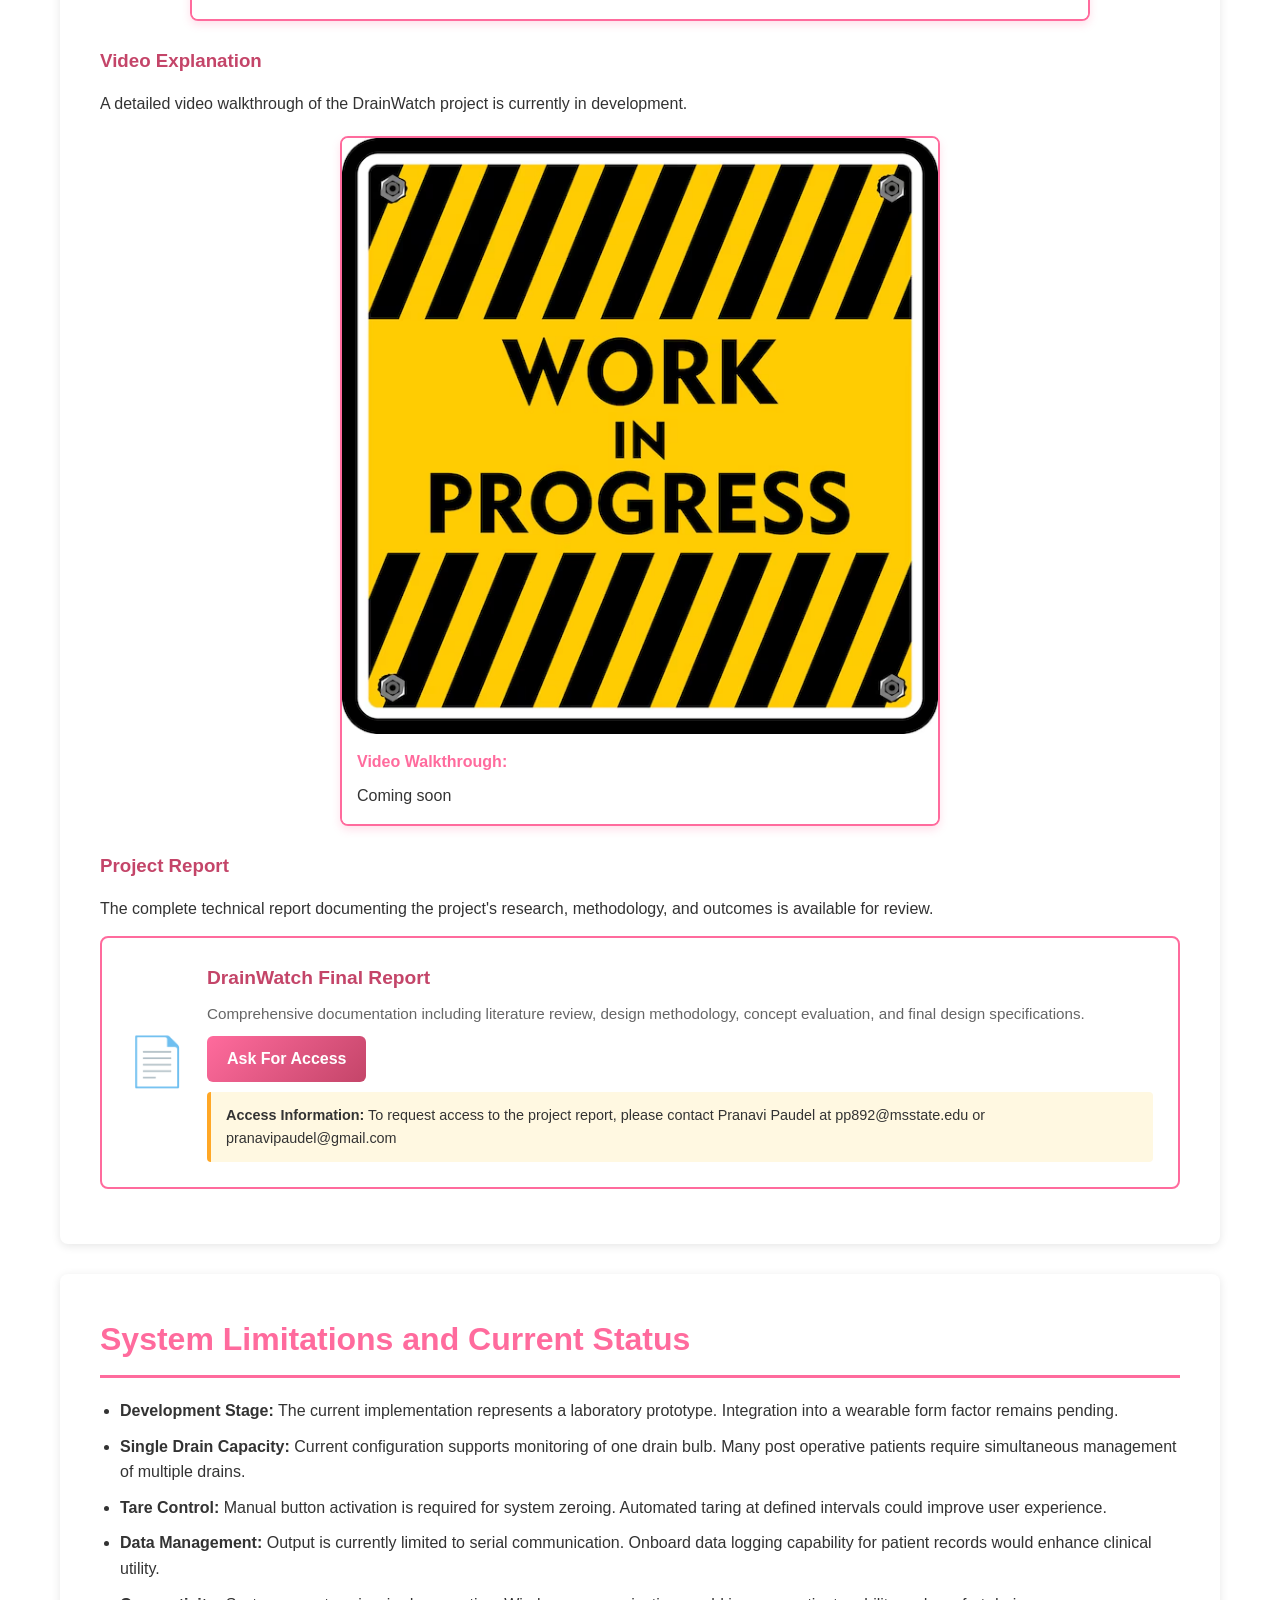
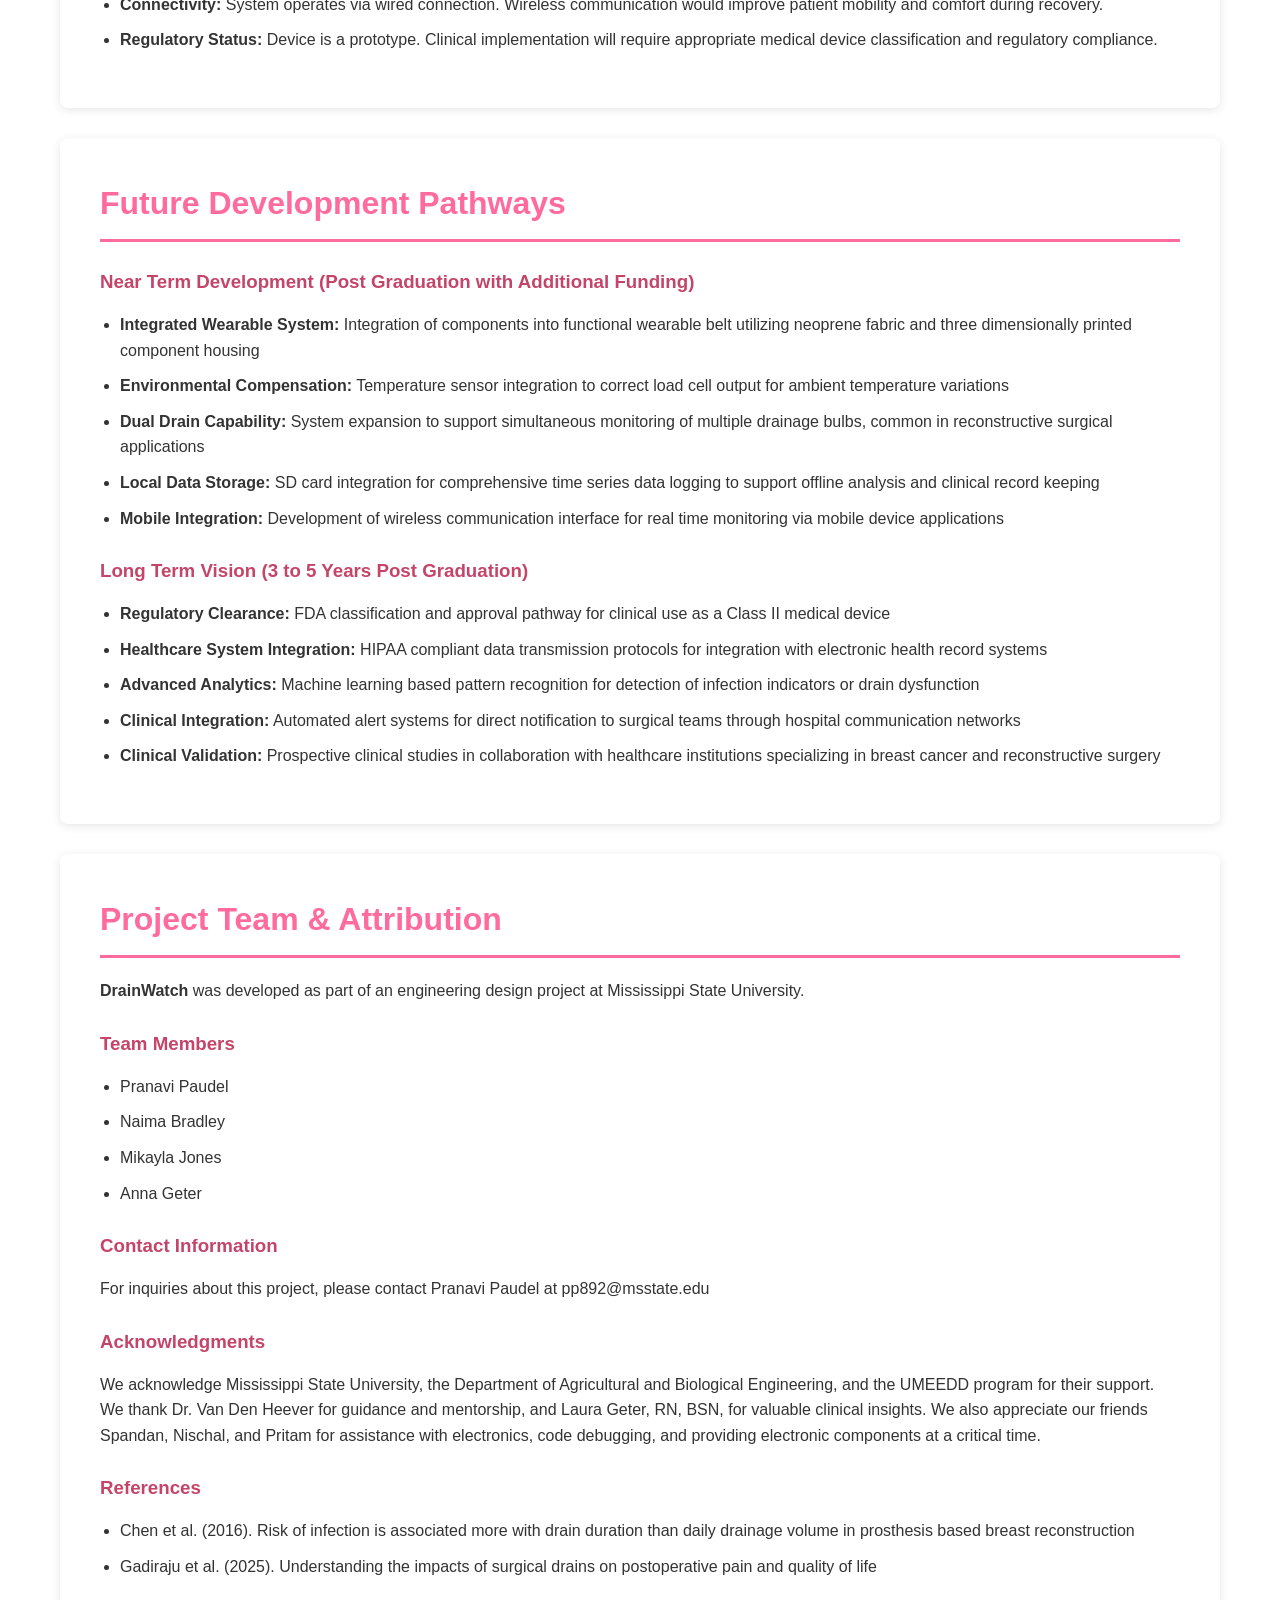
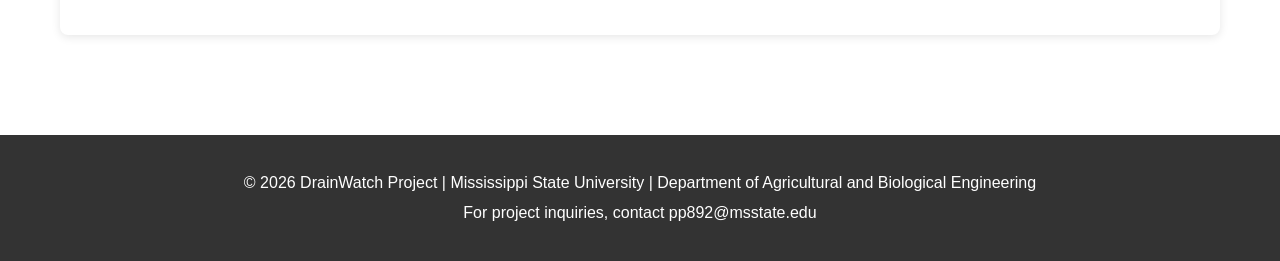
==== commit 2bca62e6: "Add files via upload" ====
--- a/drainwatch_final.html
+++ b/drainwatch_final.html
@@ -849,7 +849,7 @@
                 <div class="document-info">
                     <h4>DrainWatch Final Report</h4>
                     <p>Comprehensive documentation including literature review, design methodology, concept evaluation, and final design specifications.</p>
-                    <a href="DrainWatch_Final_Report.pdf" target="_blank" class="document-button">View Report</a>
+                    <a href="mailto:pp892@msstate.edu" target="_blank" class="document-button">Ask For Access</a>
                     <div class="access-note">
                         <strong>Access Information:</strong> To request access to the project report, please contact Pranavi Paudel at pp892@msstate.edu or pranavipaudel@gmail.com
                     </div>
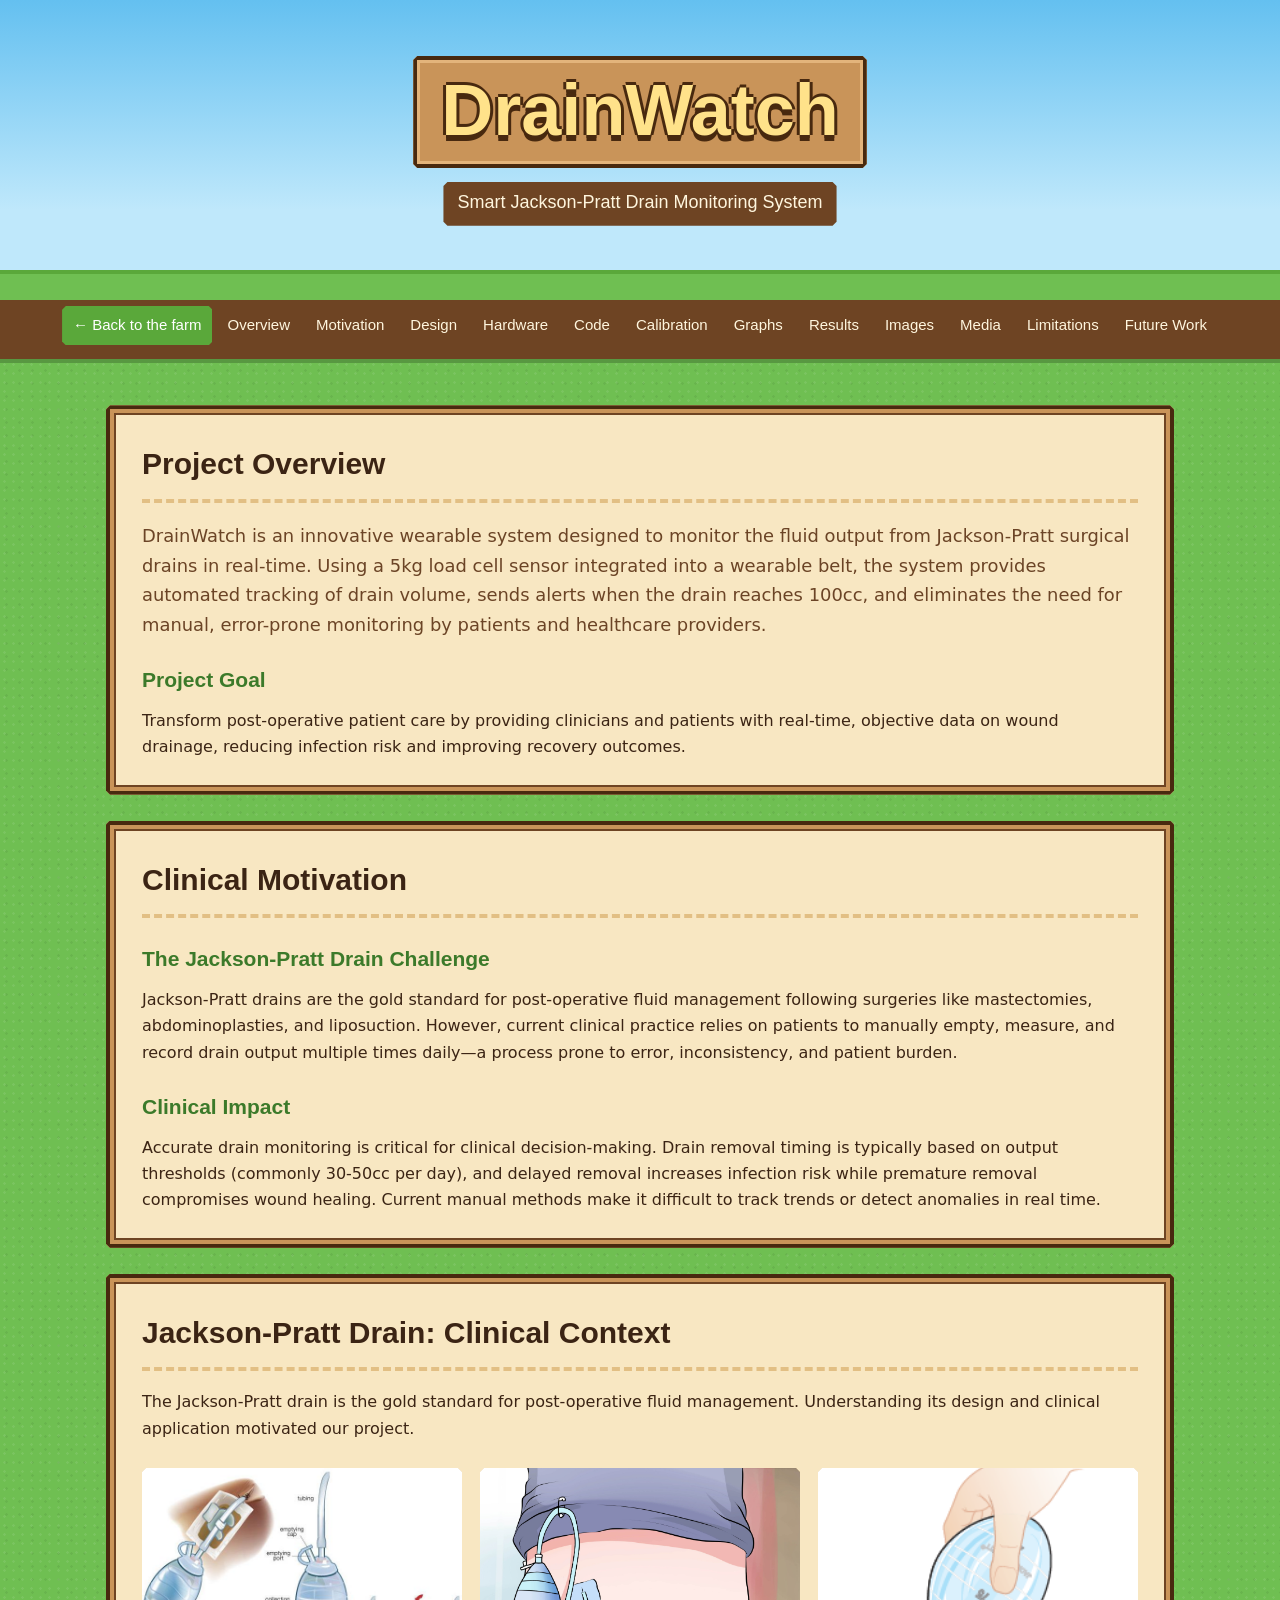
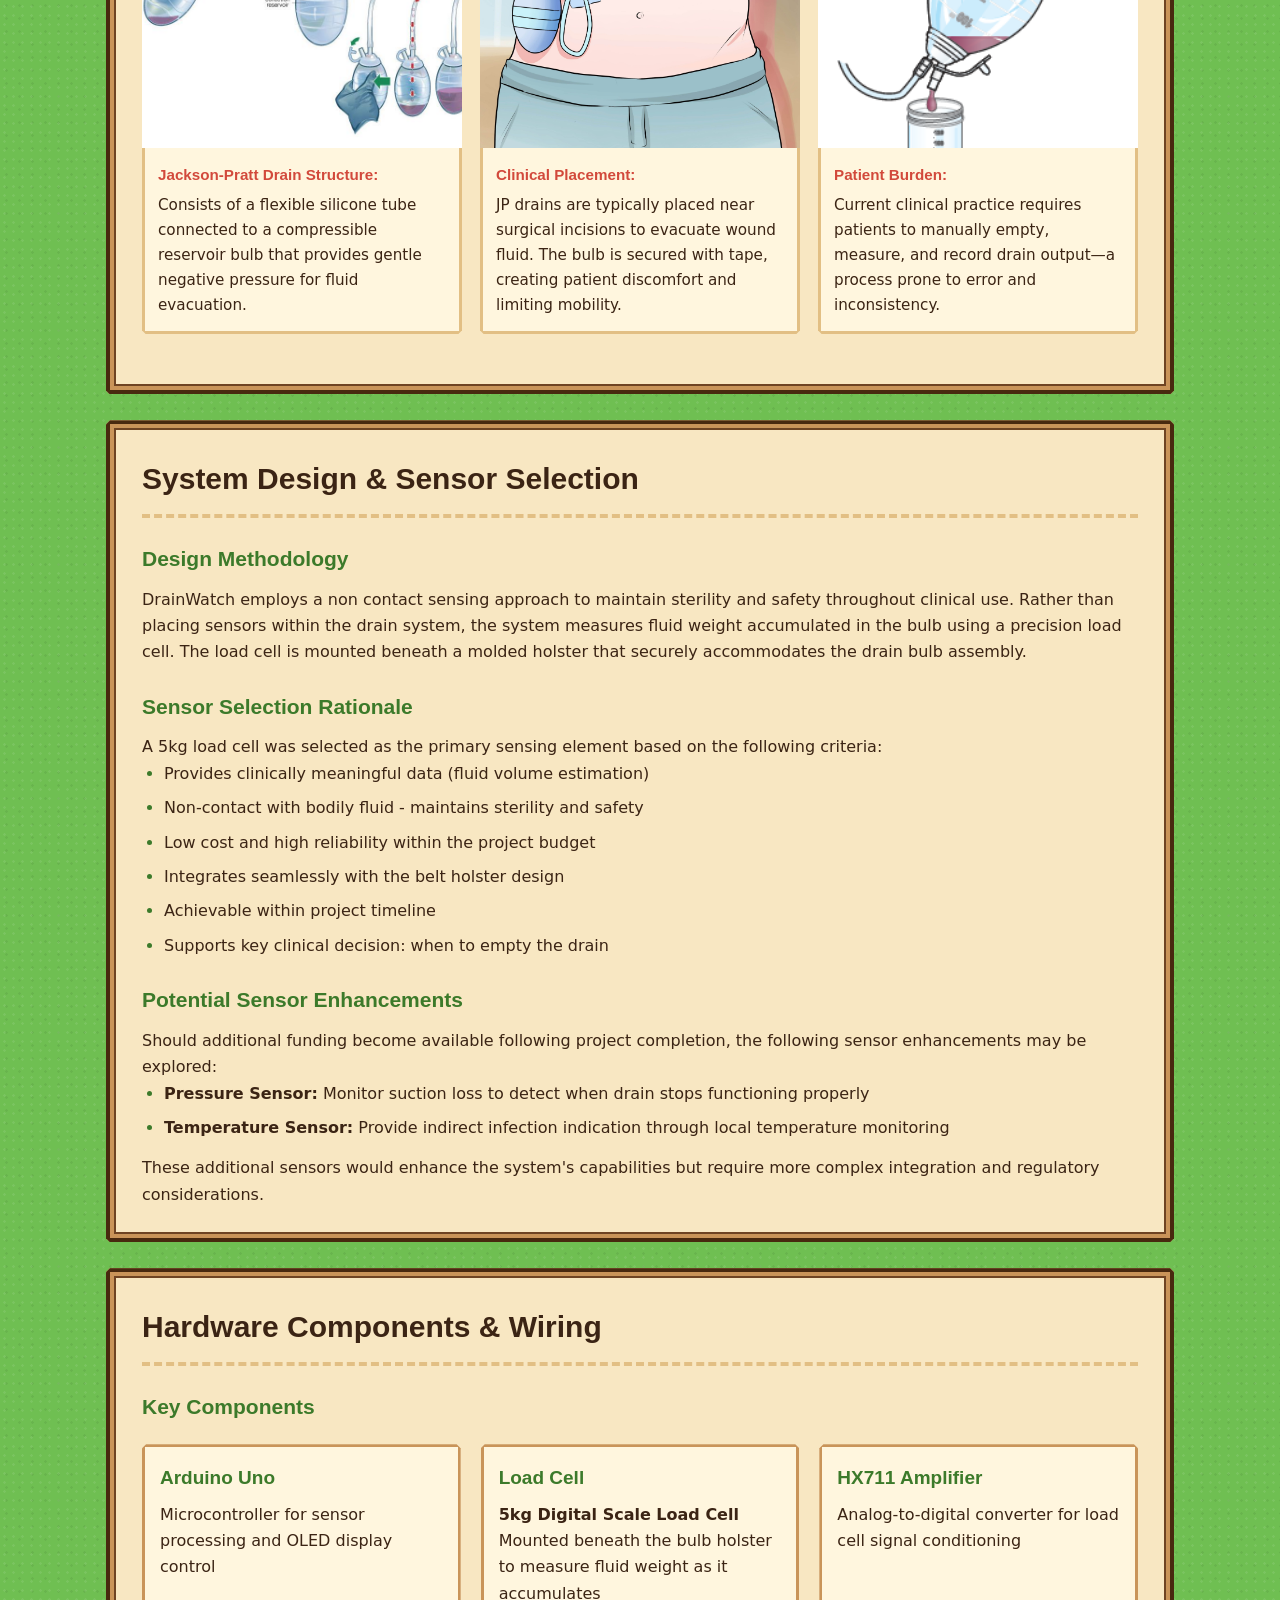
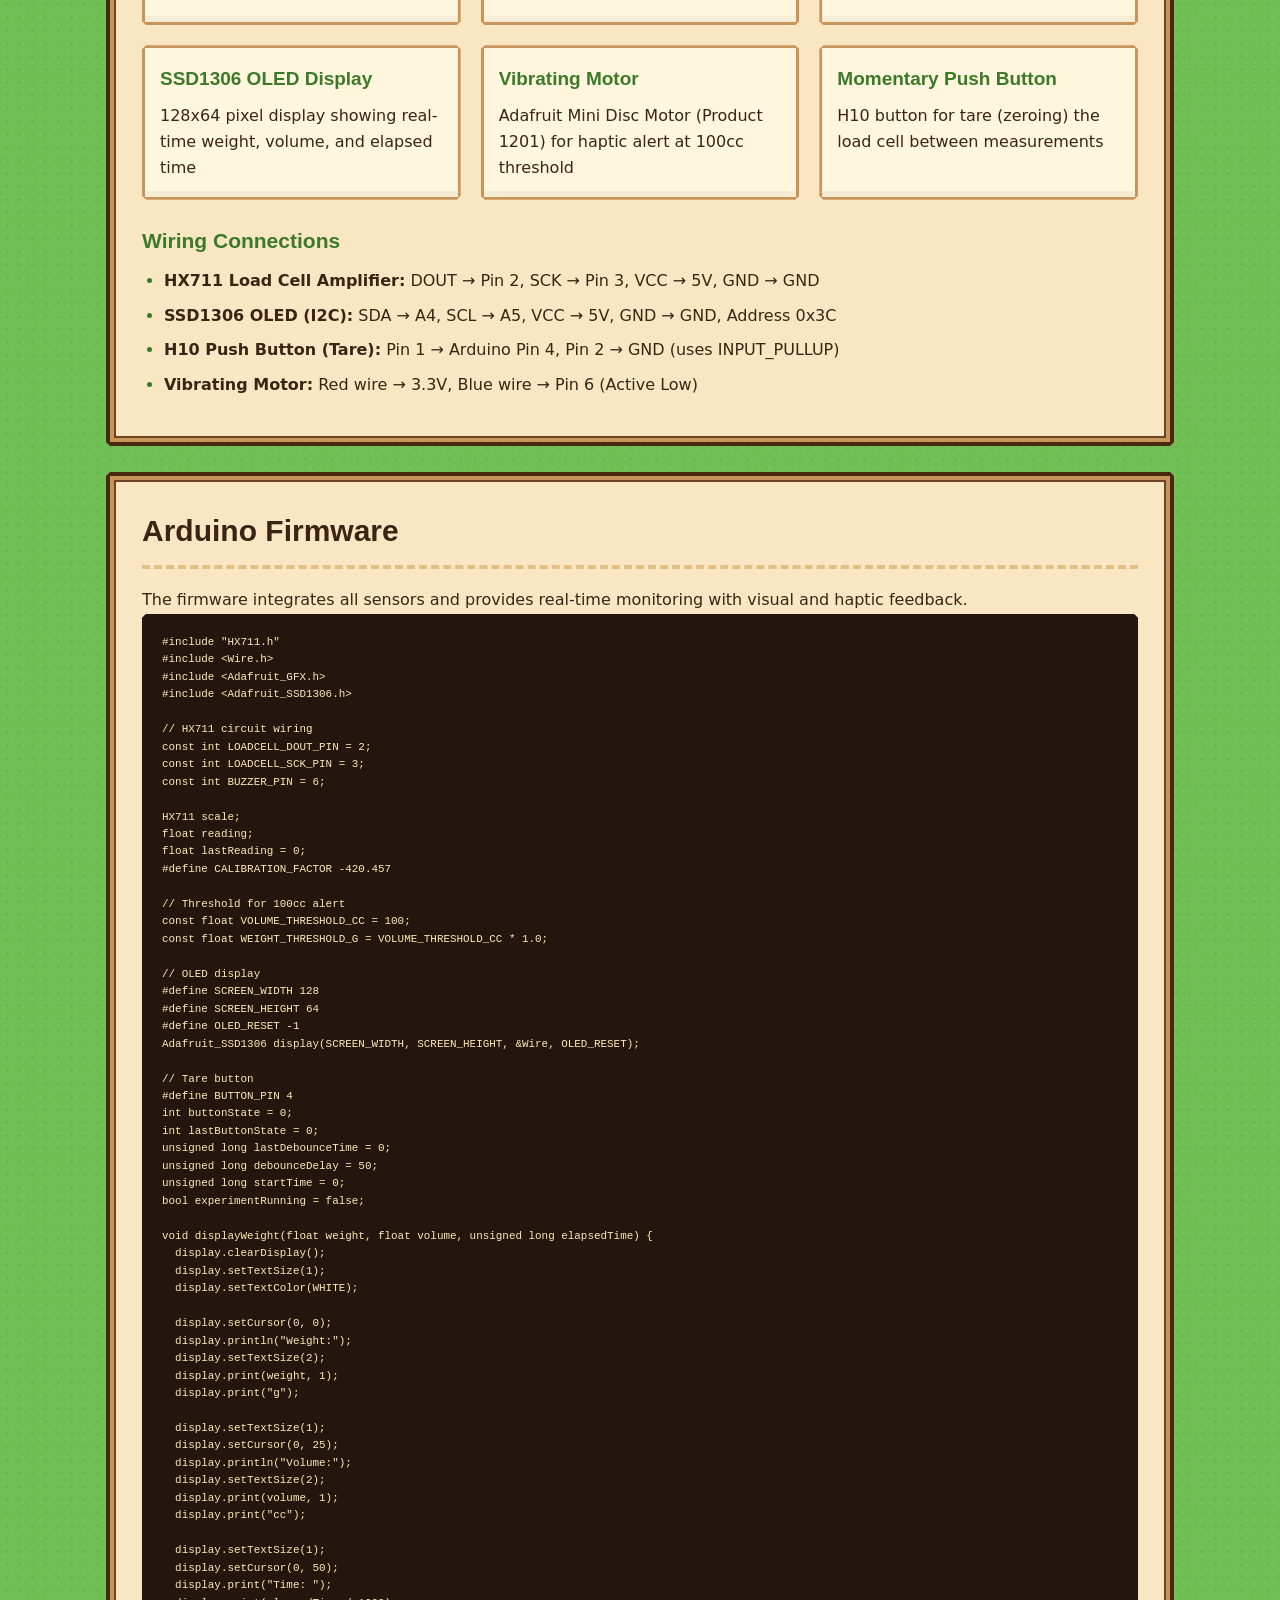
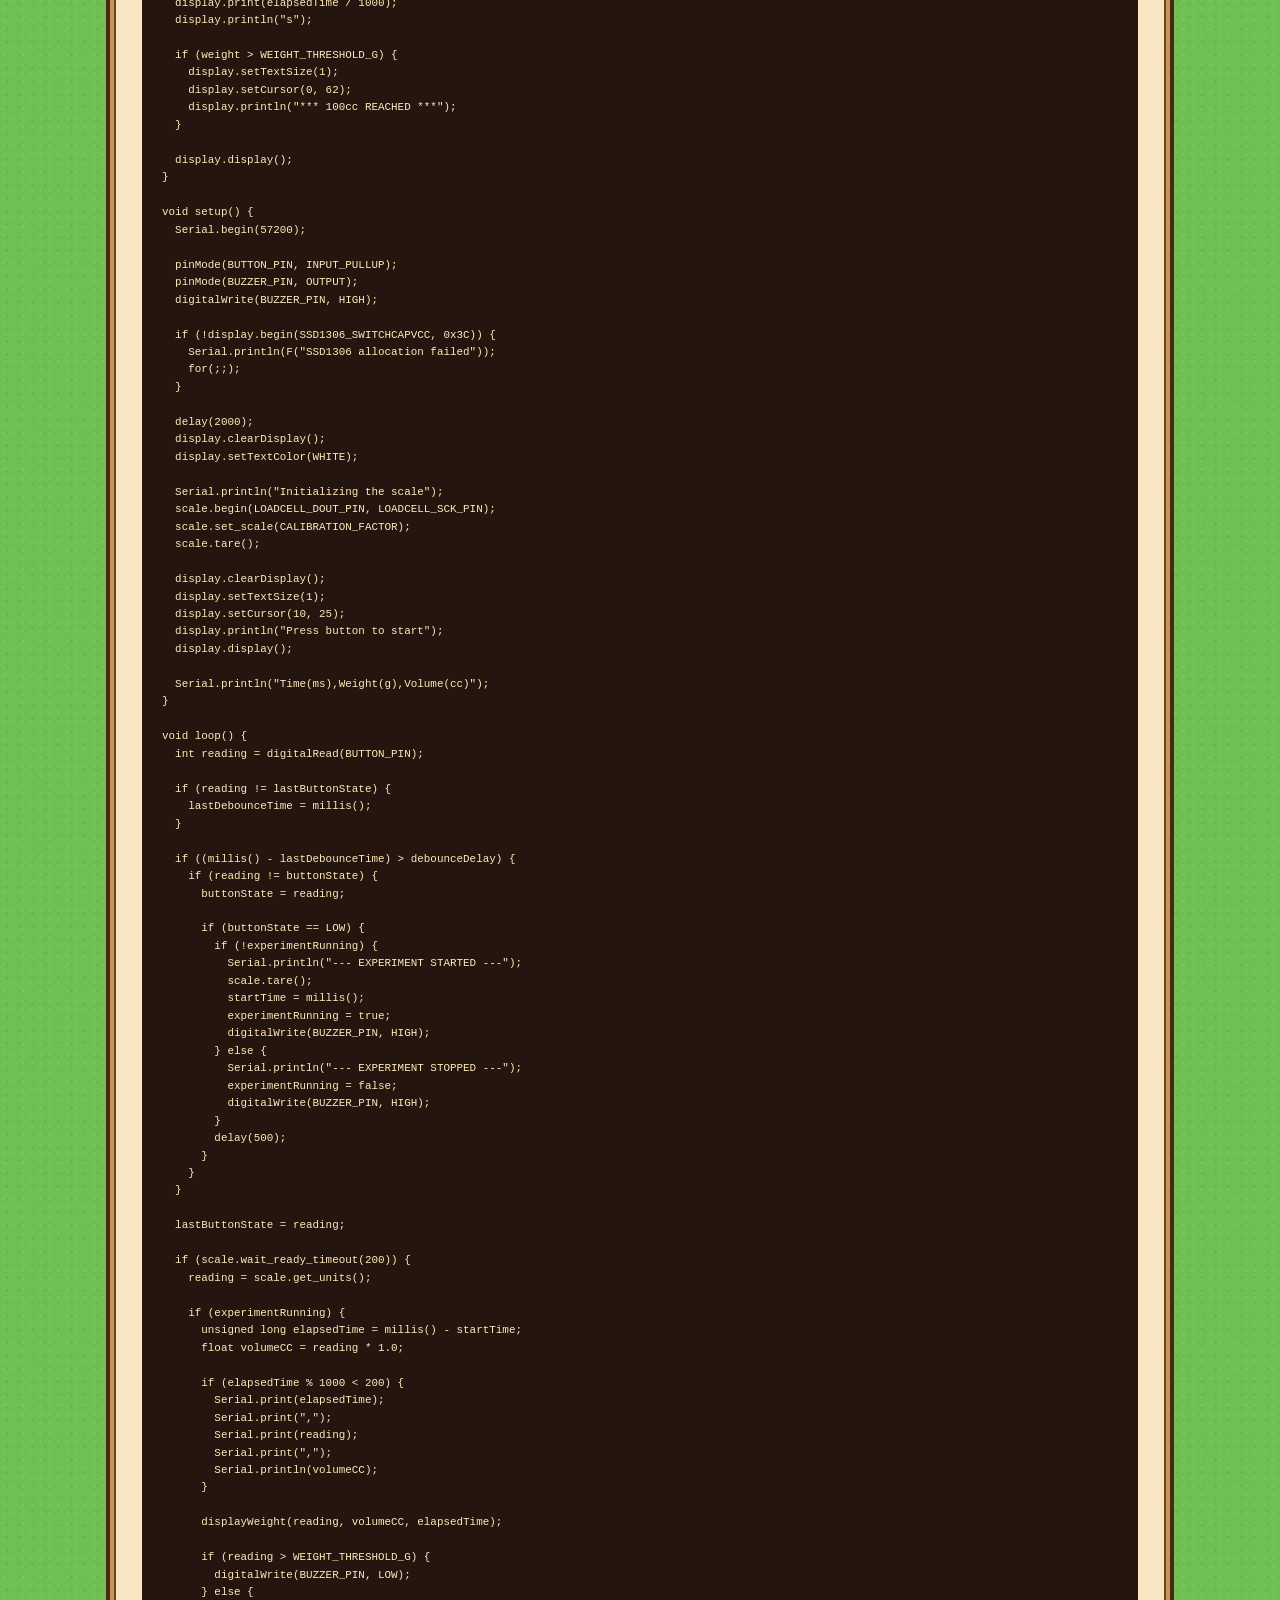
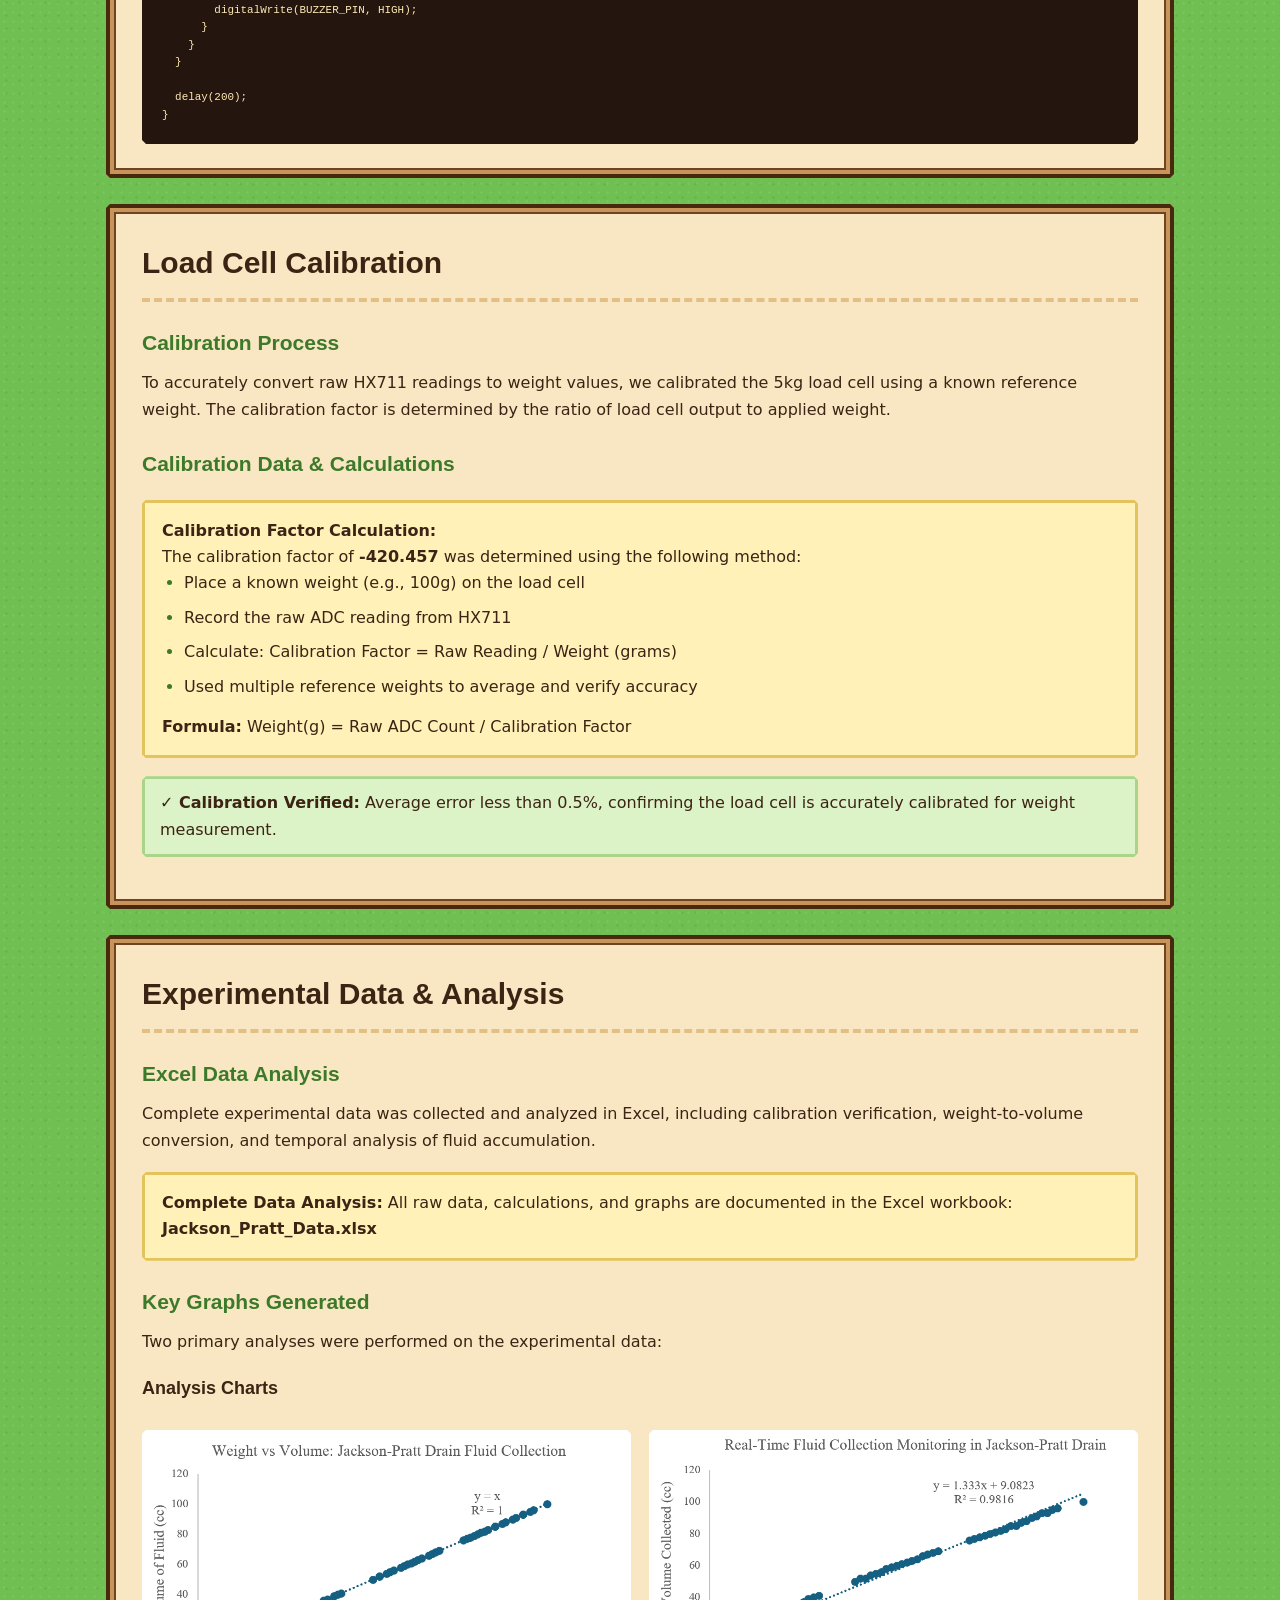
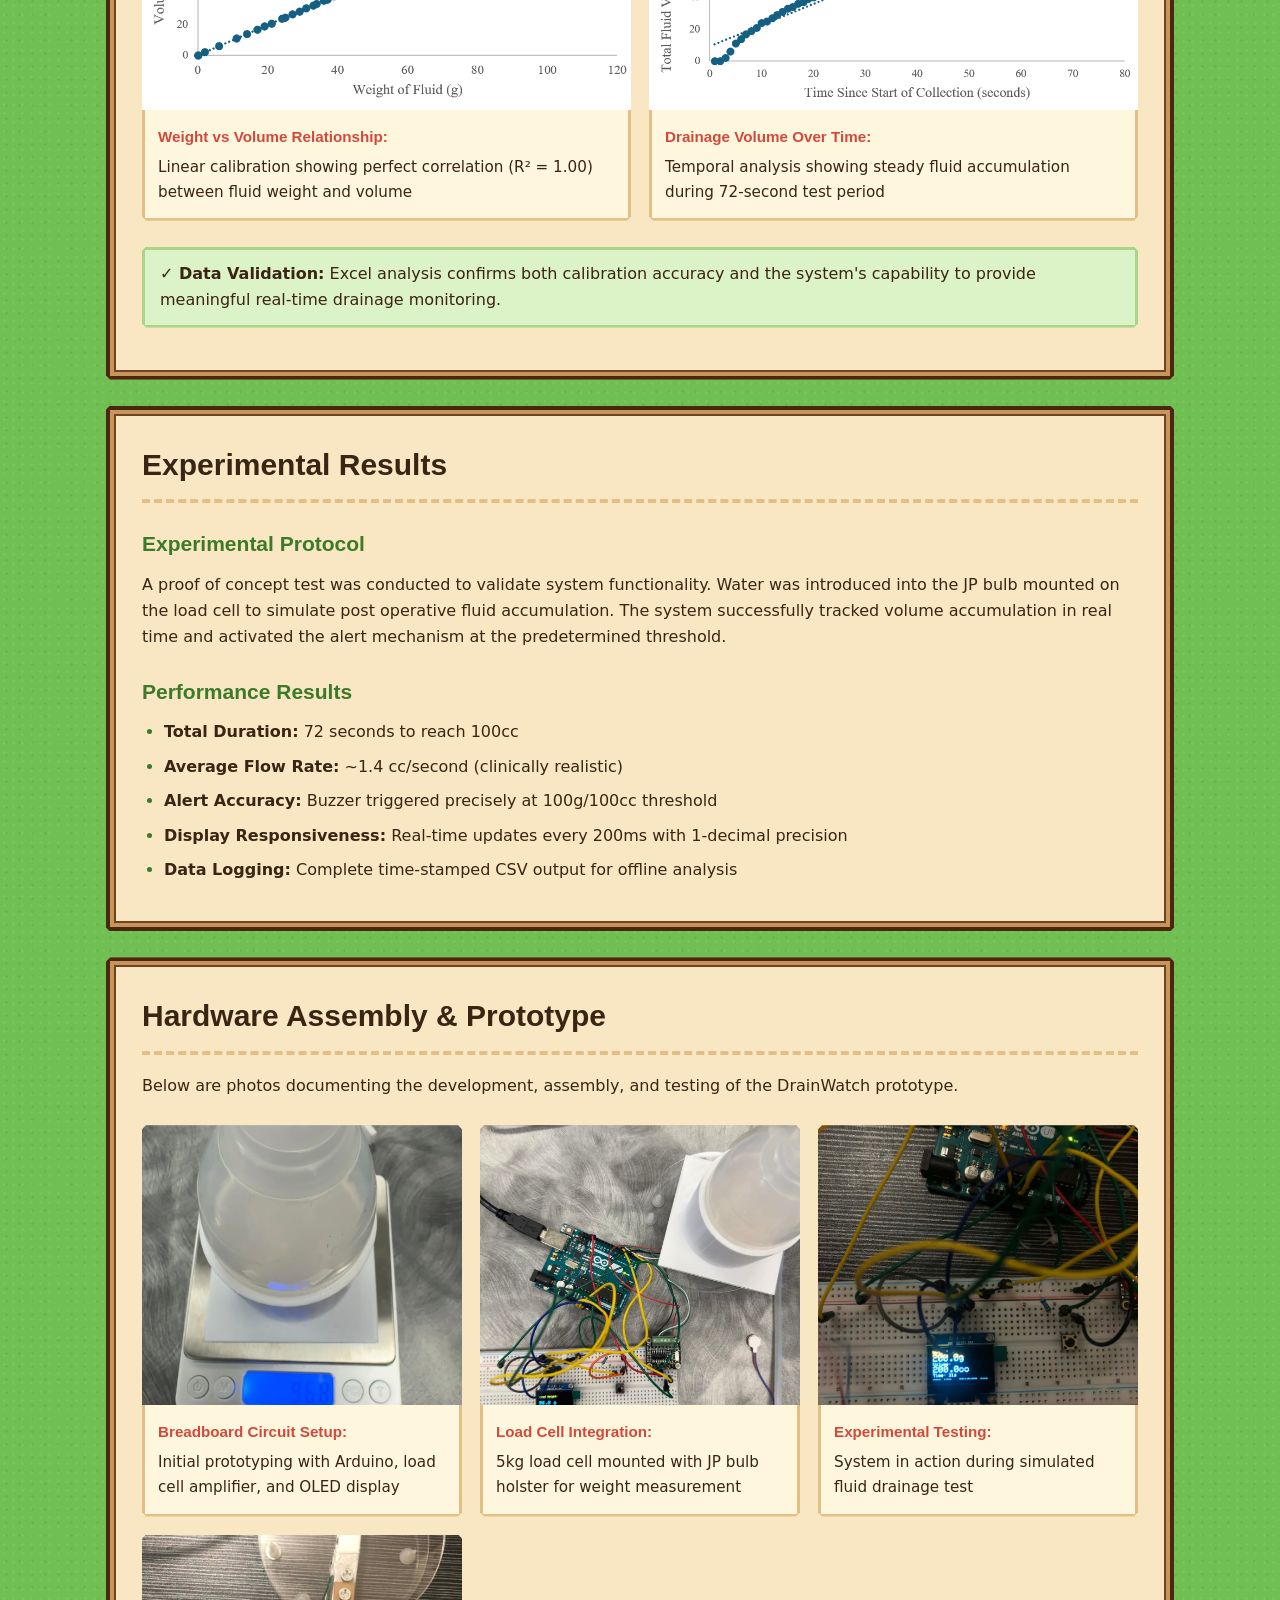
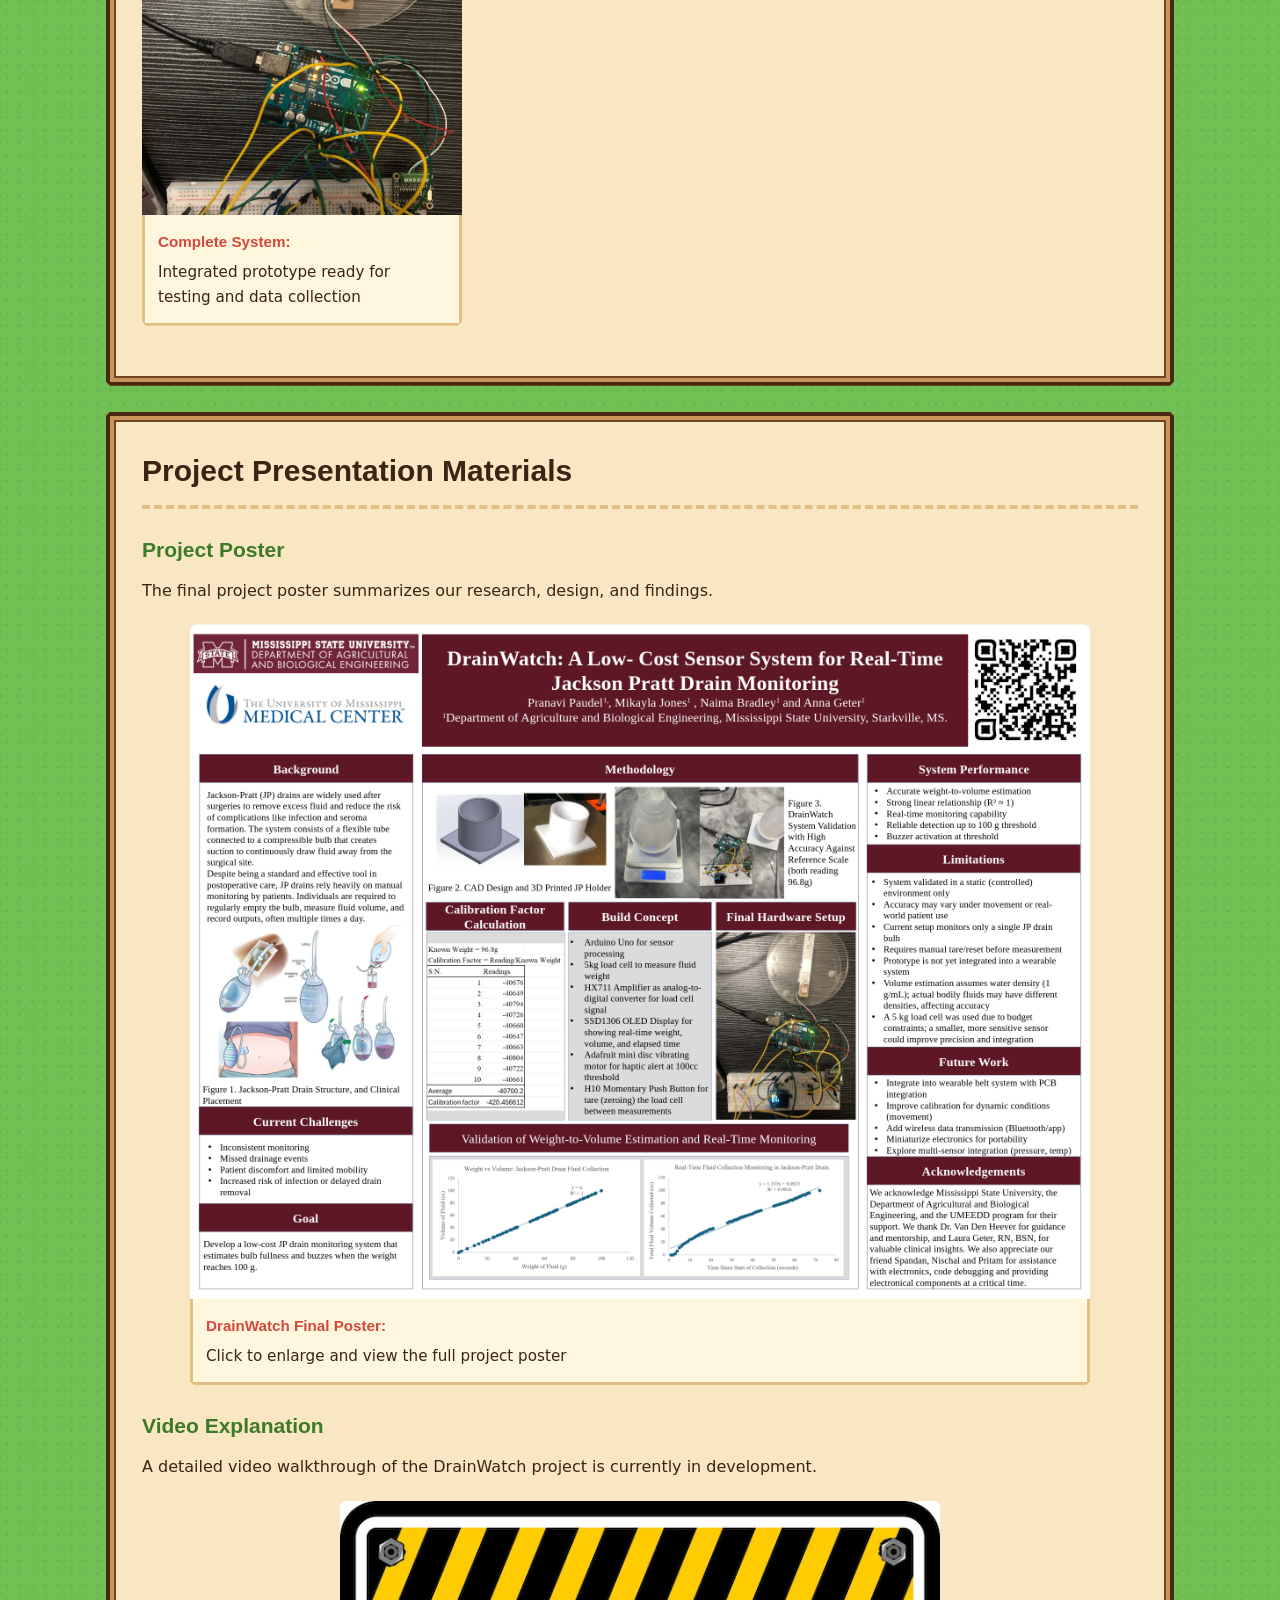
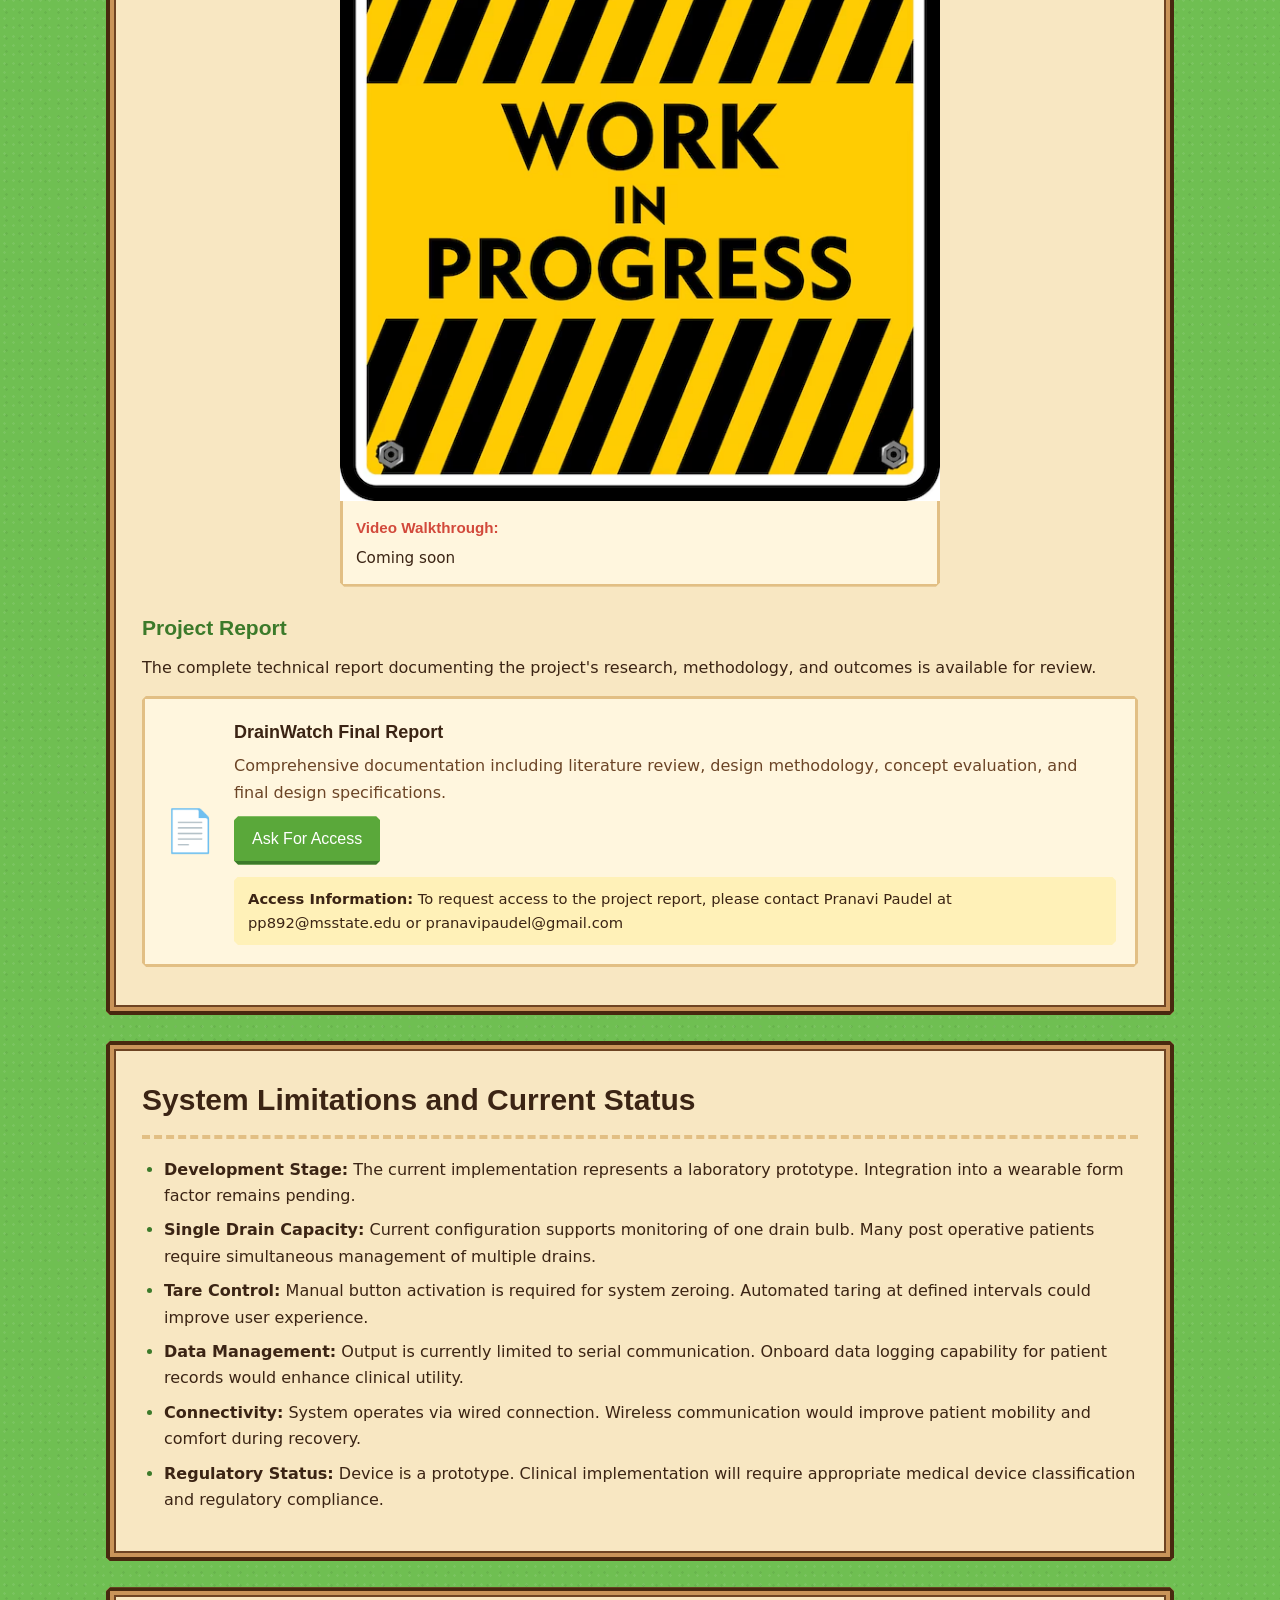
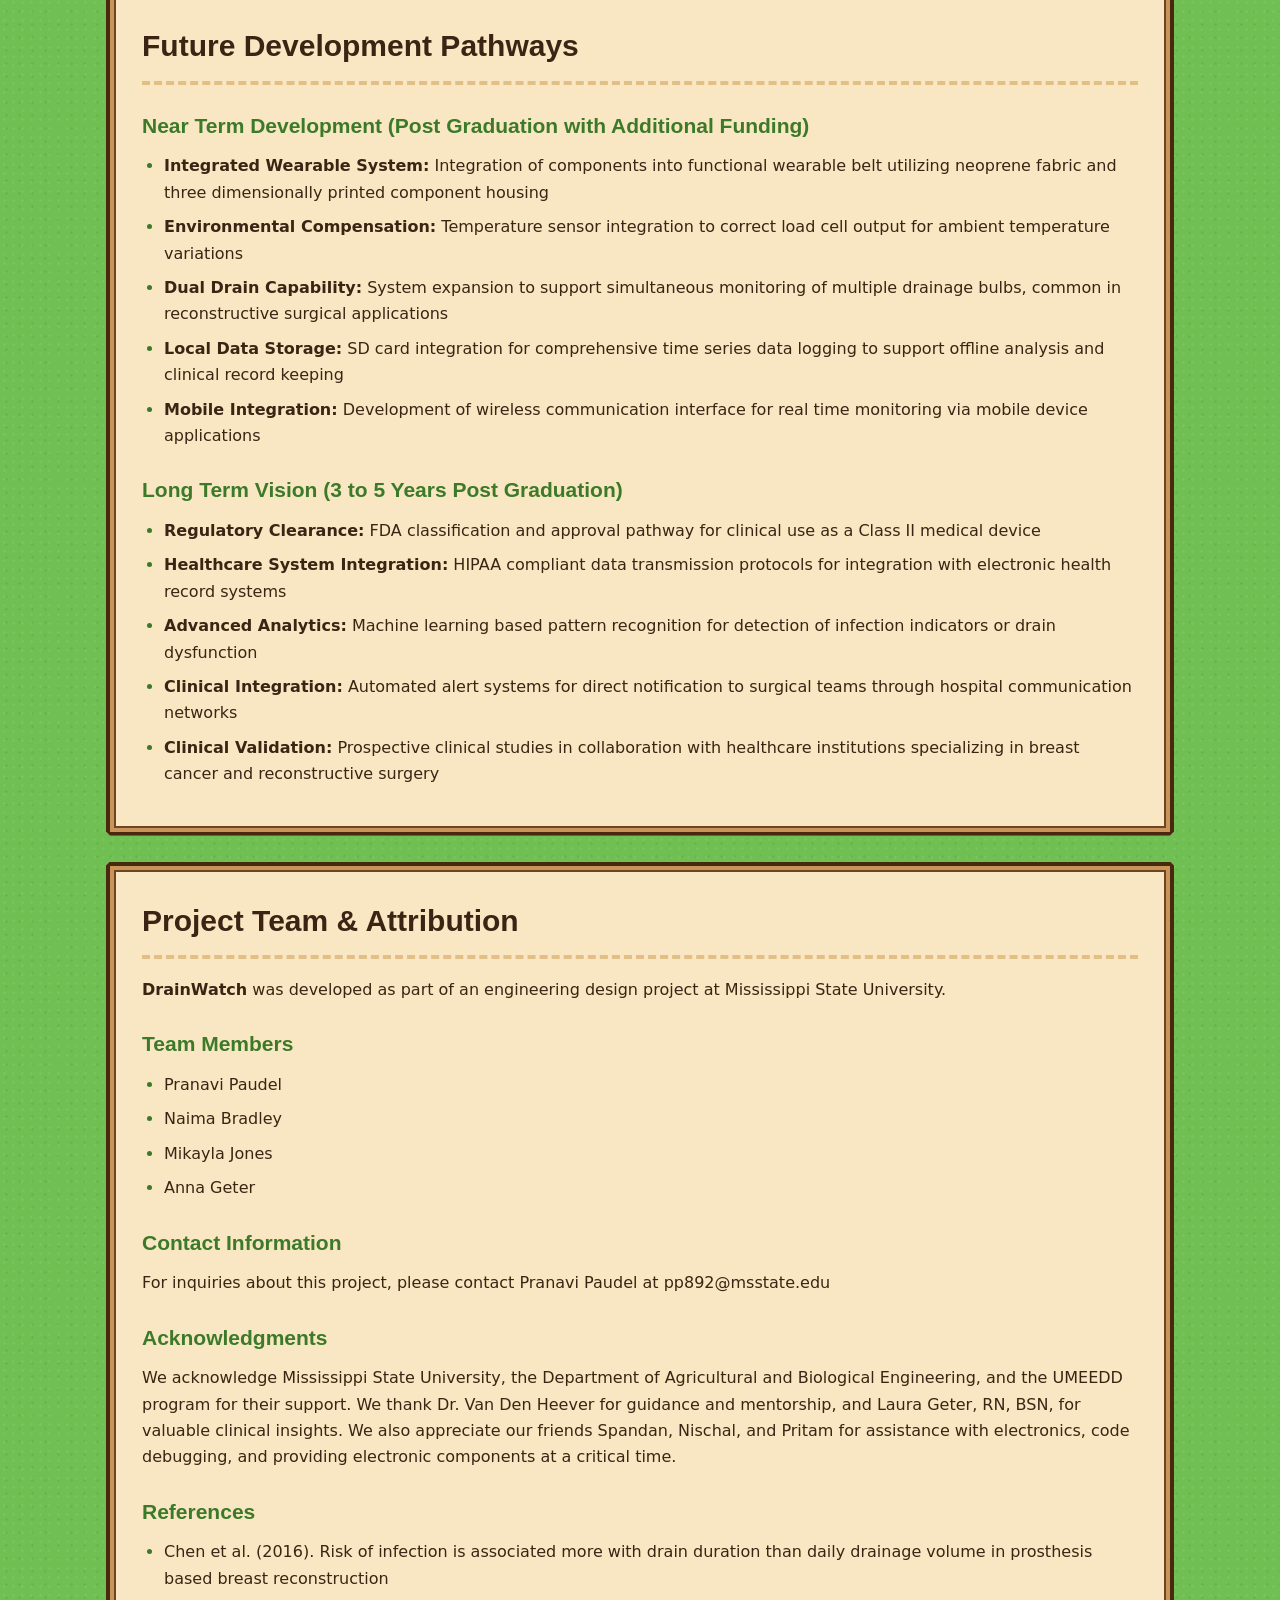
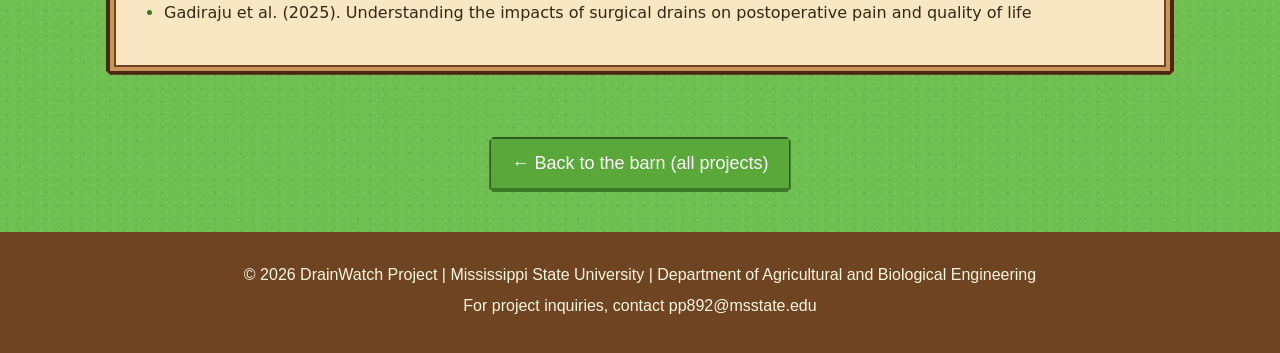
==== commit 4c81ca60: "Add files via upload" ====
--- a/drainwatch_final.html
+++ b/drainwatch_final.html
@@ -3,381 +3,71 @@
 <head>
     <meta charset="UTF-8">
     <meta name="viewport" content="width=device-width, initial-scale=1.0">
-    <title>DrainWatch - Smart Jackson-Pratt Drain Monitoring System</title>
+    <title>DrainWatch · Pranavi Paudel</title>
+    <meta name="description" content="DrainWatch: a low-cost, sensor-integrated Jackson-Pratt drain support and monitoring system by Pranavi Paudel and team at Mississippi State University.">
+    <link rel="icon" href="favicon.svg" type="image/svg+xml">
+    <link rel="stylesheet" href="css/fonts.css">
     <style>
-        * {
-            margin: 0;
-            padding: 0;
-            box-sizing: border-box;
-        }
-        
-        body {
-            font-family: 'Segoe UI', Tahoma, Geneva, Verdana, sans-serif;
-            line-height: 1.6;
-            color: #333;
-            background: linear-gradient(135deg, #ffeef8 0%, #fff5e1 50%, #f0f9ff 100%);
-            background-attachment: fixed;
-            min-height: 100vh;
-        }
-        
-        header {
-            background: linear-gradient(135deg, #ff6b9d 0%, #c44569 50%, #d4a5d9 100%);
-            color: white;
-            padding: 60px 20px;
-            text-align: center;
-            box-shadow: 0 8px 32px rgba(255, 107, 157, 0.3);
-        }
-        
-        header h1 {
-            font-size: 2.5em;
-            margin-bottom: 10px;
-        }
-        
-        header p {
-            font-size: 1.1em;
-            opacity: 0.95;
-        }
-        
-        nav {
-            background-color: #333;
-            padding: 0;
-            position: sticky;
-            top: 0;
-            z-index: 100;
-        }
-        
-        nav ul {
-            list-style: none;
-            display: flex;
-            flex-wrap: wrap;
-            justify-content: center;
-            max-width: 1200px;
-            margin: 0 auto;
-        }
-        
-        nav a {
-            display: block;
-            color: white;
-            text-decoration: none;
-            padding: 15px 20px;
-            transition: background-color 0.3s;
-        }
-        
-        nav a:hover {
-            background-color: #ff6b9d;
-        }
-        
-        .container {
-            max-width: 1200px;
-            margin: 0 auto;
-            padding: 20px;
-        }
-        
-        section {
-            background: white;
-            margin: 30px 0;
-            padding: 40px;
-            border-radius: 8px;
-            box-shadow: 0 2px 10px rgba(0,0,0,0.1);
-        }
-        
-        h2 {
-            color: #ff6b9d;
-            font-size: 2em;
-            margin-bottom: 20px;
-            border-bottom: 3px solid #ff6b9d;
-            padding-bottom: 10px;
-        }
-        
-        h3 {
-            color: #c44569;
-            margin-top: 25px;
-            margin-bottom: 15px;
-        }
-        
-        .intro-text {
-            font-size: 1.1em;
-            line-height: 1.8;
-            color: #555;
-        }
-        
-        .gallery {
-            display: grid;
-            grid-template-columns: repeat(auto-fit, minmax(300px, 1fr));
-            gap: 20px;
-            margin: 30px 0;
-        }
-        
-        .gallery-item {
-            border: 2px solid #ff6b9d;
-            border-radius: 8px;
-            overflow: hidden;
-            box-shadow: 0 4px 8px rgba(255, 107, 157, 0.2);
-            transition: transform 0.3s;
-        }
-        
-        .gallery-item:hover {
-            transform: translateY(-5px);
-            box-shadow: 0 6px 12px rgba(255, 107, 157, 0.3);
-        }
-
-        .gallery-item img {
-            width: 100%;
-            height: 300px;
-            object-fit: cover;
-            display: block;
-        }
-        
-        .gallery-caption {
-            padding: 15px;
-            background: white;
-        }
-        
-        .gallery-caption strong {
-            color: #ff6b9d;
-            display: block;
-            margin-bottom: 8px;
-        }
-        
-        .highlight-box {
-            background-color: #fff0f7;
-            border-left: 4px solid #ff6b9d;
-            padding: 20px;
-            margin: 20px 0;
-            border-radius: 4px;
-        }
-        
-        .spec-card {
-            background: linear-gradient(135deg, #ff6b9d 0%, #c44569 100%);
-            color: white;
-            padding: 20px;
-            border-radius: 8px;
-            box-shadow: 0 4px 8px rgba(255, 107, 157, 0.2);
-        }
-        
-        .spec-card h4 {
-            margin-bottom: 10px;
-            font-size: 1.2em;
-        }
-        
-        .code-block {
-            background-color: #f5f5f5;
-            color: #333;
-            padding: 20px;
-            border-radius: 8px;
-            overflow-x: auto;
-            font-family: 'Courier New', monospace;
-            font-size: 0.85em;
-            line-height: 1.6;
-        }
-        
-        .code-block pre {
-            margin: 0;
-        }
-        
-        .data-table {
-            width: 100%;
-            border-collapse: collapse;
-            margin: 20px 0;
-        }
-        
-        .data-table th, .data-table td {
-            border: 1px solid #ddd;
-            padding: 12px;
-            text-align: left;
-        }
-        
-        .data-table th {
-            background-color: #ff6b9d;
-            color: white;
-        }
-        
-        .data-table tr:nth-child(even) {
-            background-color: #f9f9f9;
-        }
-        
-        .success {
-            background-color: #e8f5e9;
-            border-left: 4px solid #4caf50;
-            padding: 15px;
-            margin: 20px 0;
-            border-radius: 4px;
-            clear: both;
-            width: 100%;
-            grid-column: 1 / -1;
-        }
-        
-        .circuit-diagram {
-            background: white;
-            padding: 20px;
-            border: 2px solid #ff6b9d;
-            border-radius: 8px;
-            margin: 20px 0;
-            text-align: center;
-        }
-        
-        .timeline-item {
-            padding: 20px;
-            border-left: 4px solid #ff6b9d;
-            margin-left: 20px;
-            margin-bottom: 20px;
-        }
-        
-        .timeline-item h4 {
-            color: #ff6b9d;
-            margin-bottom: 8px;
-        }
-        
-        ul, ol {
-            margin-left: 20px;
-            margin-bottom: 15px;
-        }
-        
-        li {
-            margin-bottom: 10px;
-        }
-        
-        a {
-            color: #ff6b9d;
-            text-decoration: none;
-        }
-        
-        a:hover {
-            text-decoration: underline;
-        }
-        
-        footer {
-            background-color: #333;
-            color: white;
-            text-align: center;
-            padding: 30px 20px;
-            margin-top: 50px;
-        }
-        
-        footer p {
-            margin: 5px 0;
-        }
-        
-        /* Lightbox styles for clickable images */
-        .lightbox-overlay {
-            display: none;
-            position: fixed;
-            top: 0;
-            left: 0;
-            width: 100%;
-            height: 100%;
-            background-color: rgba(0, 0, 0, 0.9);
-            z-index: 9999;
-            justify-content: center;
-            align-items: center;
-            cursor: zoom-out;
-            padding: 20px;
-        }
-        
-        .lightbox-overlay.active {
-            display: flex;
-        }
-        
-        .lightbox-content {
-            max-width: 95%;
-            max-height: 95%;
-            object-fit: contain;
-            border-radius: 8px;
-            box-shadow: 0 8px 32px rgba(255, 107, 157, 0.5);
-        }
-        
-        .lightbox-close {
-            position: absolute;
-            top: 20px;
-            right: 30px;
-            color: white;
-            font-size: 40px;
-            font-weight: bold;
-            cursor: pointer;
-            background: none;
-            border: none;
-            transition: color 0.3s;
-        }
-        
-        .lightbox-close:hover {
-            color: #ff6b9d;
-        }
-        
-        .gallery-item img,
-        .clickable-img {
-            cursor: zoom-in;
-            transition: transform 0.3s;
-        }
-        
-        .gallery-item img:hover,
-        .clickable-img:hover {
-            transform: scale(1.02);
-        }
-        
-        /* Document download cards */
-        .document-card {
-            background: white;
-            border: 2px solid #ff6b9d;
-            border-radius: 8px;
-            padding: 25px;
-            margin: 15px 0;
-            display: flex;
-            align-items: center;
-            gap: 20px;
-            transition: transform 0.3s, box-shadow 0.3s;
-        }
-        
-        .document-card:hover {
-            transform: translateY(-3px);
-            box-shadow: 0 6px 16px rgba(255, 107, 157, 0.3);
-        }
-        
-        .document-icon {
-            font-size: 3em;
-            color: #ff6b9d;
-            flex-shrink: 0;
-        }
-        
-        .document-info {
-            flex-grow: 1;
-        }
-        
-        .document-info h4 {
-            color: #c44569;
-            margin-bottom: 8px;
-            font-size: 1.2em;
-        }
-        
-        .document-info p {
-            color: #666;
-            margin-bottom: 10px;
-            font-size: 0.95em;
-        }
-        
-        .document-button {
-            background: linear-gradient(135deg, #ff6b9d 0%, #c44569 100%);
-            color: white;
-            padding: 10px 20px;
-            border-radius: 6px;
-            text-decoration: none;
-            display: inline-block;
-            font-weight: 600;
-            transition: transform 0.2s;
-        }
-        
-        .document-button:hover {
-            transform: scale(1.05);
-            text-decoration: none;
-        }
-        
-        .access-note {
-            background-color: #fff8e1;
-            border-left: 4px solid #ffa726;
-            padding: 12px 15px;
-            margin-top: 10px;
-            border-radius: 4px;
-            font-size: 0.9em;
-        }
+    :root { --ink:#3b2414; --ink-2:#6b4426; --paper:#f8e7c2; --paper-hi:#fff6de; --paper-3:#e2bf84; --wood:#9c6b3c; --wood-d:#6e4423; --wood-dd:#48290f; --wood-l:#c99459; --leaf:#5aa83a; --leaf-d:#3c7a2a; --gold:#f2c14e; --berry:#d2493b;
+      --px:"Pixelify Sans","Trebuchet MS",sans-serif; --body:"Nunito",system-ui,sans-serif;
+      --notch: polygon(4px 0, calc(100% - 4px) 0, 100% 4px, 100% calc(100% - 4px), calc(100% - 4px) 100%, 4px 100%, 0 calc(100% - 4px), 0 4px); }
+    * { margin: 0; padding: 0; box-sizing: border-box; }
+    html { scroll-behavior: smooth; scroll-padding-top: 70px; }
+    body { font-family: var(--body); line-height: 1.65; color: var(--ink); background: #6fbf52; background-image: radial-gradient(rgba(255,255,255,.08) 1px, transparent 1.5px), radial-gradient(rgba(0,0,0,.06) 1px, transparent 1.5px); background-size: 9px 9px, 13px 13px; min-height: 100vh; }
+    header { position: relative; text-align: center; padding: 56px 20px 74px; color: var(--paper-hi); background: linear-gradient(#64c0f0, #bfe8fb 70%); overflow: hidden; }
+    header::after { content: ""; position: absolute; left: 0; right: 0; bottom: 0; height: 26px; background: #6fbf52; box-shadow: 0 -4px 0 #5aa83a; }
+    header h1 { display: inline-block; font-family: var(--px); font-size: clamp(40px, 8vw, 72px); line-height: 1; color: #ffe28a; padding: 18px 28px 22px; background: var(--wood-l); clip-path: var(--notch);
+      box-shadow: inset 0 0 0 4px var(--wood-dd), inset 0 0 0 7px #e3b47b; text-shadow: 3px 0 0 var(--wood-dd), -3px 0 0 var(--wood-dd), 0 3px 0 var(--wood-dd), 0 -3px 0 var(--wood-dd), 0 6px 0 var(--wood-dd); }
+    header p { display: block; width: max-content; max-width: 92%; margin: 14px auto 0; font-family: var(--px); font-size: 18px; background: var(--wood-d); padding: 6px 14px 8px; clip-path: var(--notch); }
+    nav { background: var(--wood-d); position: sticky; top: 0; z-index: 100; box-shadow: 0 4px 0 rgba(0,0,0,.2); }
+    nav ul { list-style: none; display: flex; flex-wrap: wrap; justify-content: center; max-width: 1200px; margin: 0 auto; padding: 6px; gap: 4px; }
+    nav a { display: block; color: var(--paper-hi); text-decoration: none; padding: 7px 11px 8px; font-family: var(--px); font-size: 15px; clip-path: var(--notch); }
+    nav a:hover { background: var(--wood-l); color: var(--ink); text-decoration: none; }
+    nav .farm a { background: var(--leaf); color: #fff; }
+    .container { max-width: 1100px; margin: 0 auto; padding: 20px 16px 10px; }
+    section { background: var(--paper); margin: 26px 0; padding: 34px 36px; clip-path: var(--notch); box-shadow: inset 0 0 0 4px var(--wood-dd), inset 0 0 0 8px var(--wood-l), inset 0 0 0 10px var(--wood-d); }
+    h2 { font-family: var(--px); color: var(--ink); font-size: 30px; margin-bottom: 18px; padding-bottom: 10px; border-bottom: 4px dashed var(--paper-3); }
+    h3 { font-family: var(--px); color: var(--leaf-d); font-size: 21px; margin: 24px 0 10px; }
+    h4 { font-family: var(--px); font-size: 18px; margin: 18px 0 8px; }
+    .intro-text { font-size: 1.12em; color: var(--ink-2); }
+    .gallery { display: grid; grid-template-columns: repeat(auto-fit, minmax(280px, 1fr)); gap: 18px; margin: 26px 0; }
+    .gallery-item { background: var(--paper-hi); clip-path: var(--notch); box-shadow: inset 0 0 0 3px var(--paper-3); overflow: hidden; transition: transform .2s; }
+    .gallery-item:hover { transform: translateY(-4px); }
+    .gallery-item img { width: 100%; height: 280px; object-fit: cover; display: block; background: #fff; }
+    .gallery-caption { padding: 14px 16px 16px; font-size: .95em; }
+    .gallery-caption strong { color: var(--berry); display: block; margin-bottom: 6px; font-family: var(--px); font-weight: 600; }
+    .highlight-box { background: #fff1b8; padding: 18px 20px; margin: 18px 0; clip-path: var(--notch); box-shadow: inset 0 0 0 3px #e2c35c; }
+    .spec-card { background: var(--paper-hi); color: var(--ink); padding: 18px; clip-path: var(--notch); box-shadow: inset 0 0 0 3px var(--wood-l), inset 0 -6px 0 3px rgba(0,0,0,.04); }
+    .spec-card h4 { margin: 0 0 8px; color: var(--leaf-d); font-size: 19px; }
+    .code-block { background: #24160f; color: #ffe9b5; padding: 20px; clip-path: var(--notch); overflow-x: auto; font-family: ui-monospace, "SFMono-Regular", Menlo, Consolas, monospace; font-size: .84em; line-height: 1.6; }
+    .data-table { width: 100%; border-collapse: collapse; margin: 18px 0; }
+    .data-table th, .data-table td { border: 2px solid var(--paper-3); padding: 10px 12px; text-align: left; }
+    .data-table th { background: var(--wood-d); color: var(--paper-hi); font-family: var(--px); }
+    .success { background: #dcf2c7; padding: 14px 18px; margin: 18px 0; clip-path: var(--notch); box-shadow: inset 0 0 0 3px #a9d48a; grid-column: 1 / -1; }
+    .timeline-item { padding: 16px 20px; border-left: 4px solid var(--leaf); margin: 0 0 18px 16px; }
+    ul, ol { margin: 0 0 14px 22px; }
+    li { margin-bottom: 8px; }
+    li::marker { color: var(--leaf-d); }
+    a { color: #9b3226; }
+    footer { background: var(--wood-d); color: var(--paper-hi); text-align: center; padding: 26px 20px 30px; margin-top: 40px; font-family: var(--px); }
+    footer p { margin: 4px 0; }
+    footer a { color: #ffe28a; }
+    .lightbox-overlay { display: none; position: fixed; inset: 0; background: rgba(20,10,4,.9); z-index: 9999; justify-content: center; align-items: center; cursor: zoom-out; padding: 20px; }
+    .lightbox-overlay.active { display: flex; }
+    .lightbox-content { max-width: 95%; max-height: 95%; object-fit: contain; background: #fff; padding: 8px; clip-path: var(--notch); }
+    .lightbox-close { position: absolute; top: 14px; right: 18px; width: 48px; height: 48px; color: #fff; font-size: 34px; line-height: 1; cursor: pointer; background: var(--berry); border: 0; clip-path: var(--notch); }
+    .gallery-item img, .clickable-img { cursor: zoom-in; }
+    .document-card { background: var(--paper-hi); padding: 22px; margin: 14px 0; display: flex; align-items: center; gap: 18px; clip-path: var(--notch); box-shadow: inset 0 0 0 3px var(--paper-3); }
+    .document-icon { font-size: 2.6em; flex-shrink: 0; }
+    .document-info { flex-grow: 1; }
+    .document-info h4 { margin: 0 0 6px; }
+    .document-info p { color: var(--ink-2); margin-bottom: 10px; }
+    .document-button { display: inline-block; background: var(--leaf); color: #fff; padding: 10px 18px 12px; font-family: var(--px); text-decoration: none; clip-path: var(--notch); box-shadow: inset 0 -4px 0 var(--leaf-d); }
+    .document-button:hover { filter: brightness(1.08); text-decoration: none; }
+    .access-note { background: #fff1b8; padding: 10px 14px; margin-top: 12px; font-size: .92em; clip-path: var(--notch); }
+    .backbar { text-align: center; padding: 26px 0 0; }
+    .backbar a { display: inline-block; font-family: var(--px); font-size: 18px; color: #fff; background: var(--leaf); padding: 12px 22px 14px; text-decoration: none; clip-path: var(--notch); box-shadow: inset 0 -4px 0 var(--leaf-d), inset 0 0 0 2px #2a5c22; }
+    @media (max-width: 640px) { section { padding: 24px 20px; } h2 { font-size: 24px; } nav a { font-size: 13.5px; padding: 6px 8px 7px; } .gallery-item img { height: 220px; } .document-card { flex-direction: column; align-items: flex-start; } }
     </style>
 </head>
 <body>
@@ -388,6 +78,7 @@
     
     <nav>
         <ul>
+            <li class="farm"><a href="index.html#projects/drainwatch">&larr; Back to the farm</a></li>
             <li><a href="#overview">Overview</a></li>
             <li><a href="#motivation">Motivation</a></li>
             <li><a href="#design">Design</a></li>
@@ -920,6 +611,7 @@
         </section>
     </div>
     
+    <div class="backbar"><a href="index.html#projects">&larr; Back to the barn (all projects)</a></div>
     <footer class="footer">
         <p>&copy; 2026 DrainWatch Project | Mississippi State University | Department of Agricultural and Biological Engineering</p>
         <p>For project inquiries, contact pp892@msstate.edu</p>
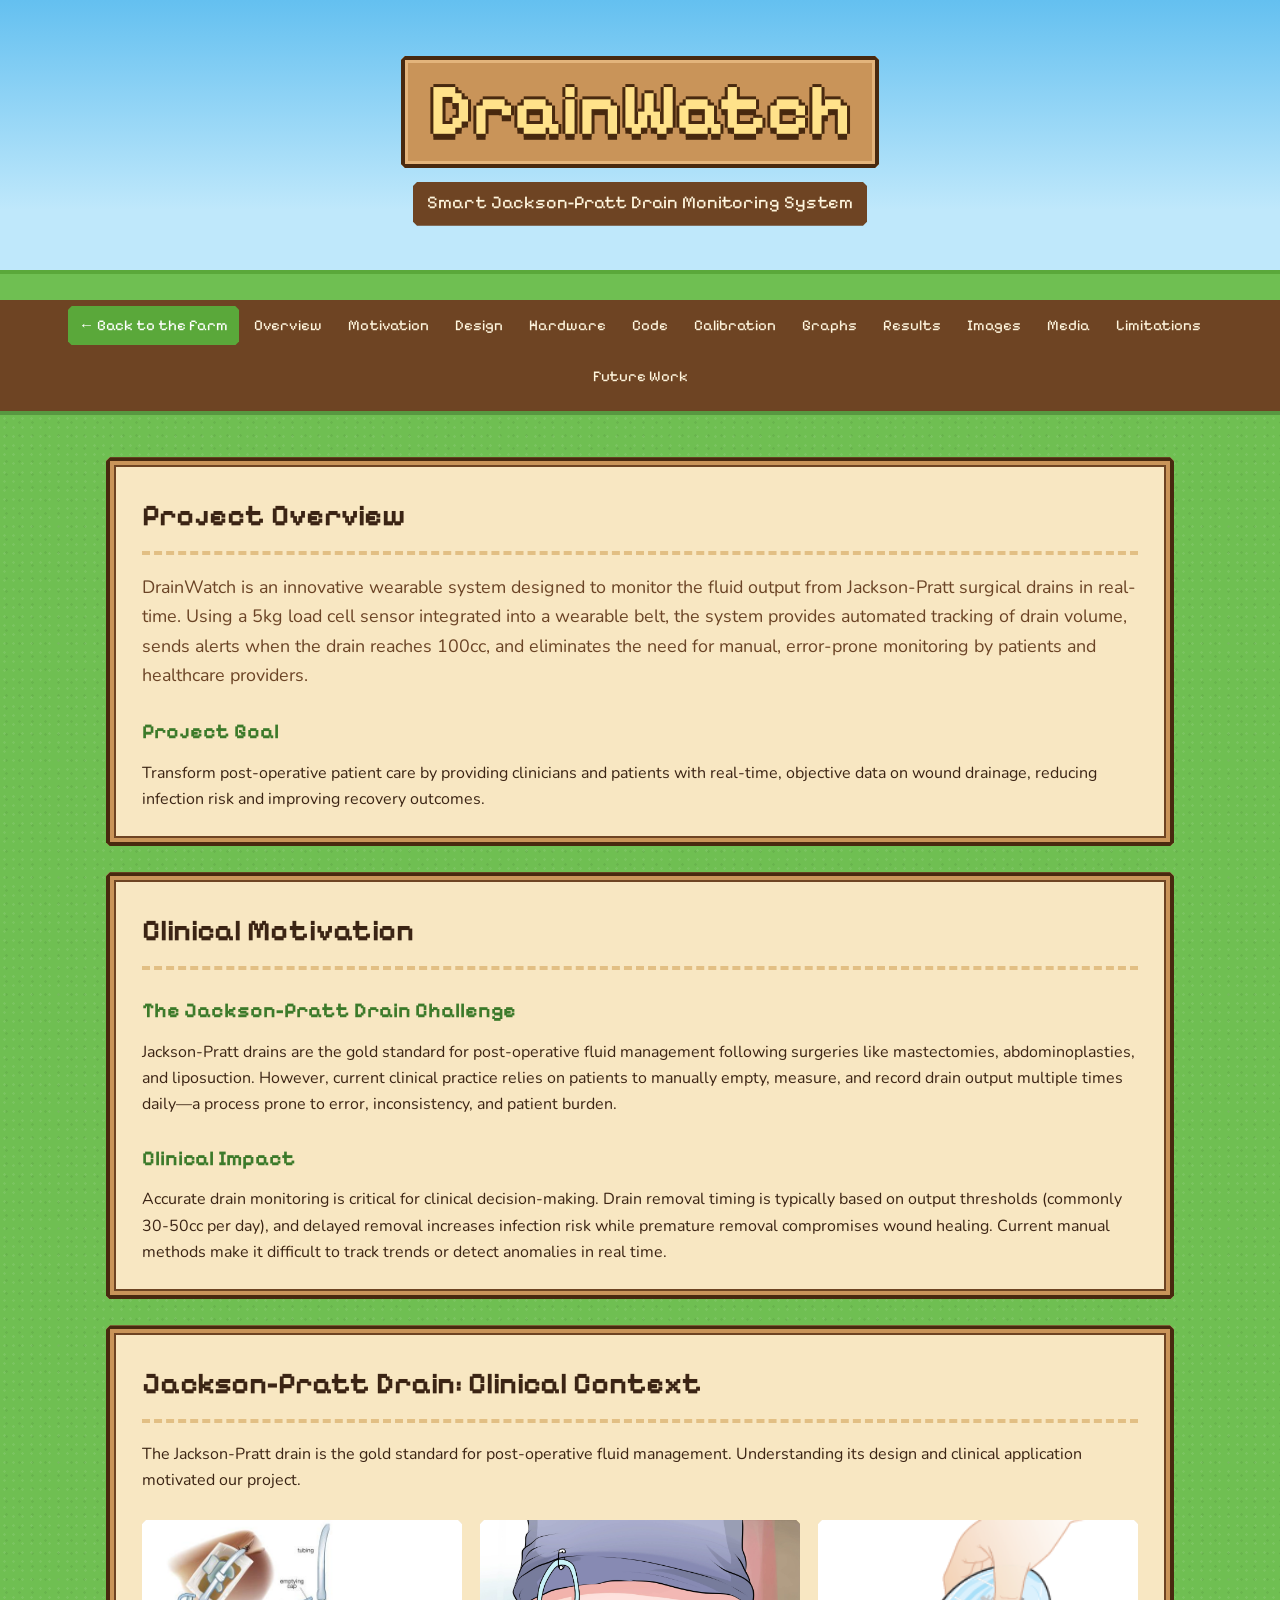
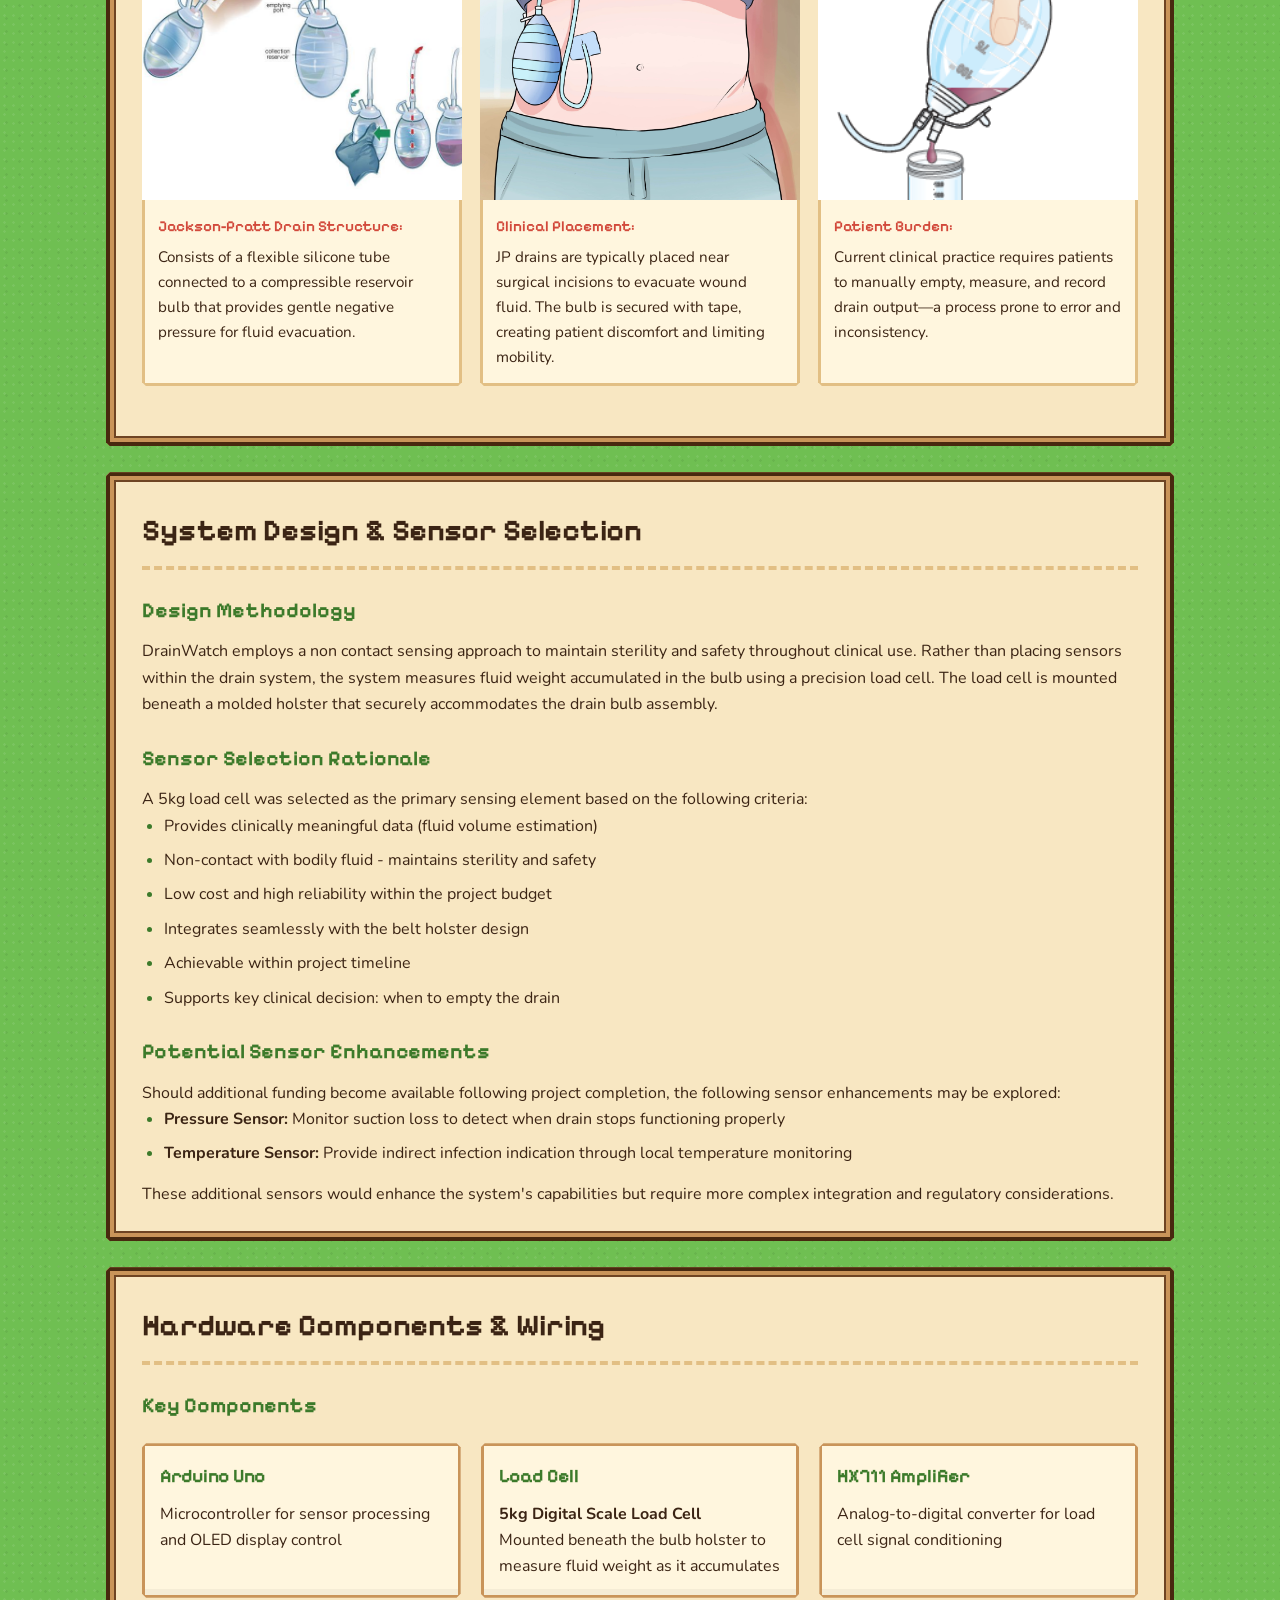
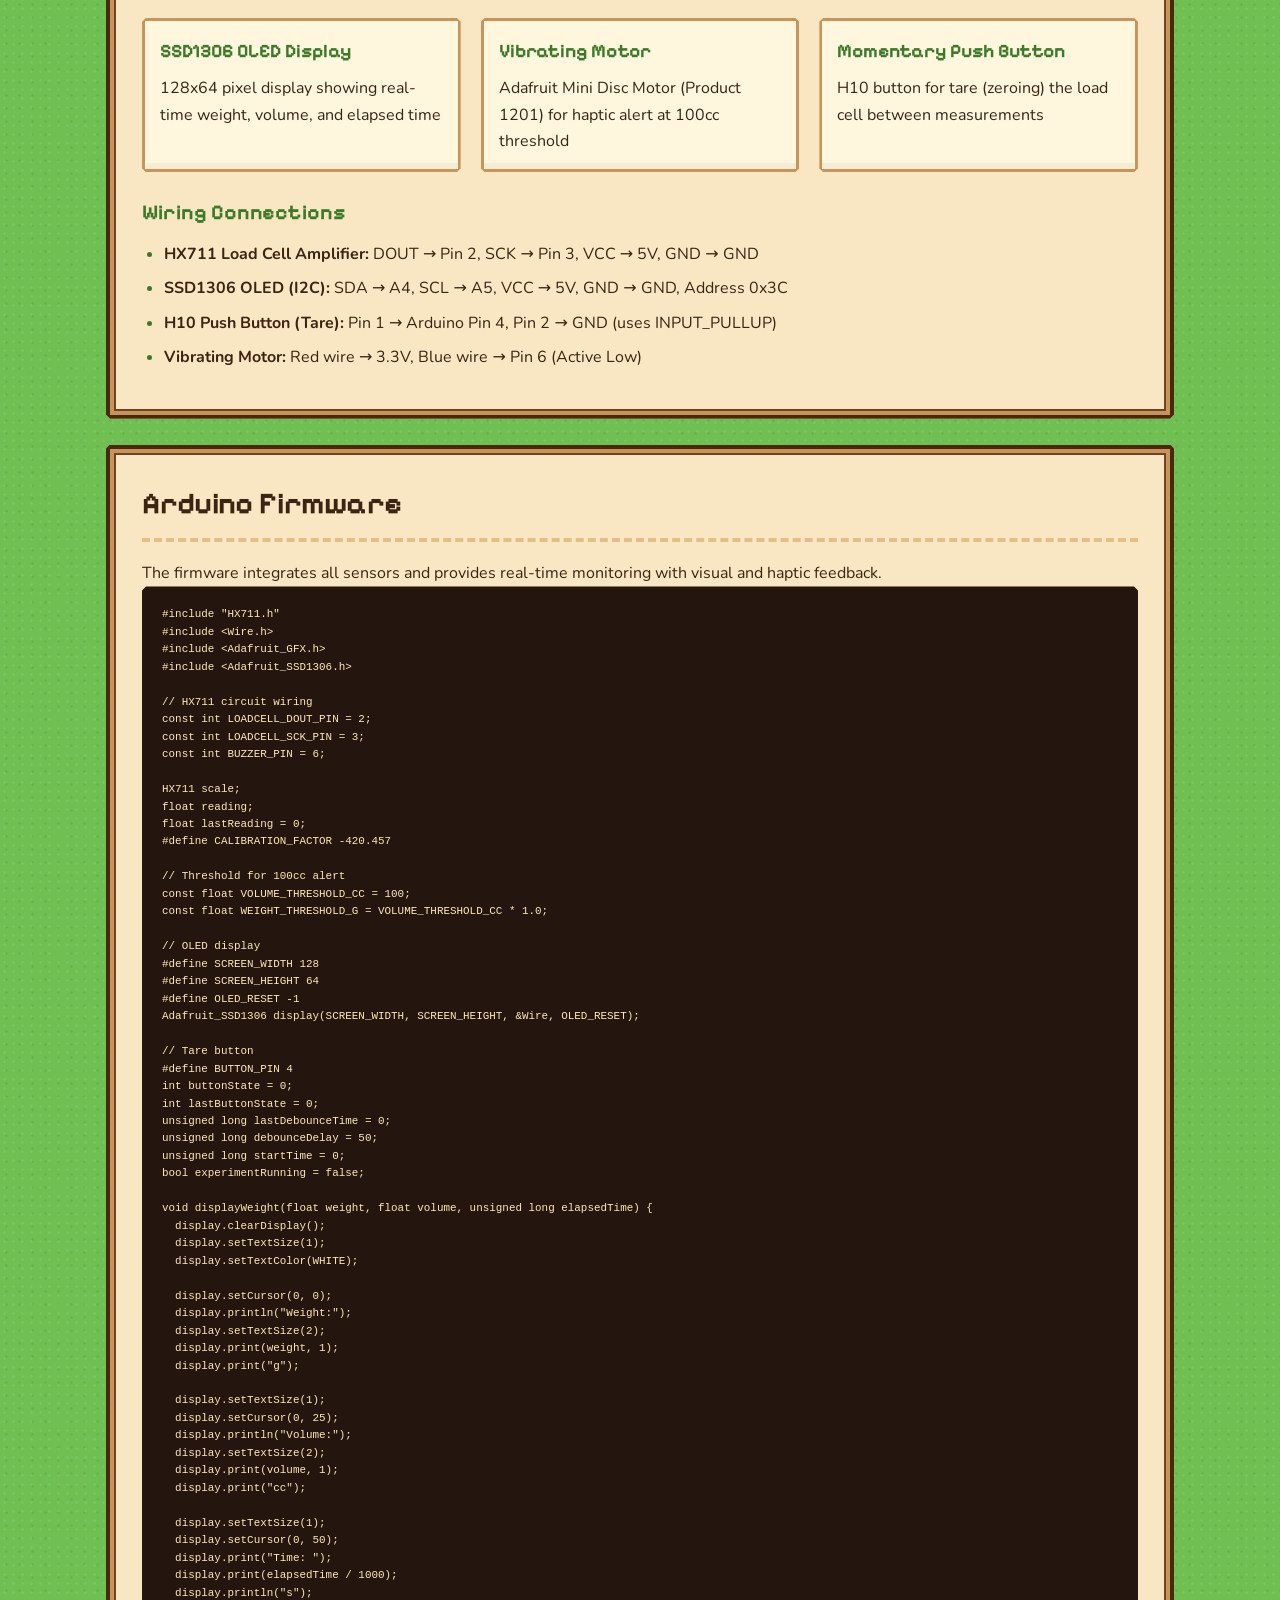
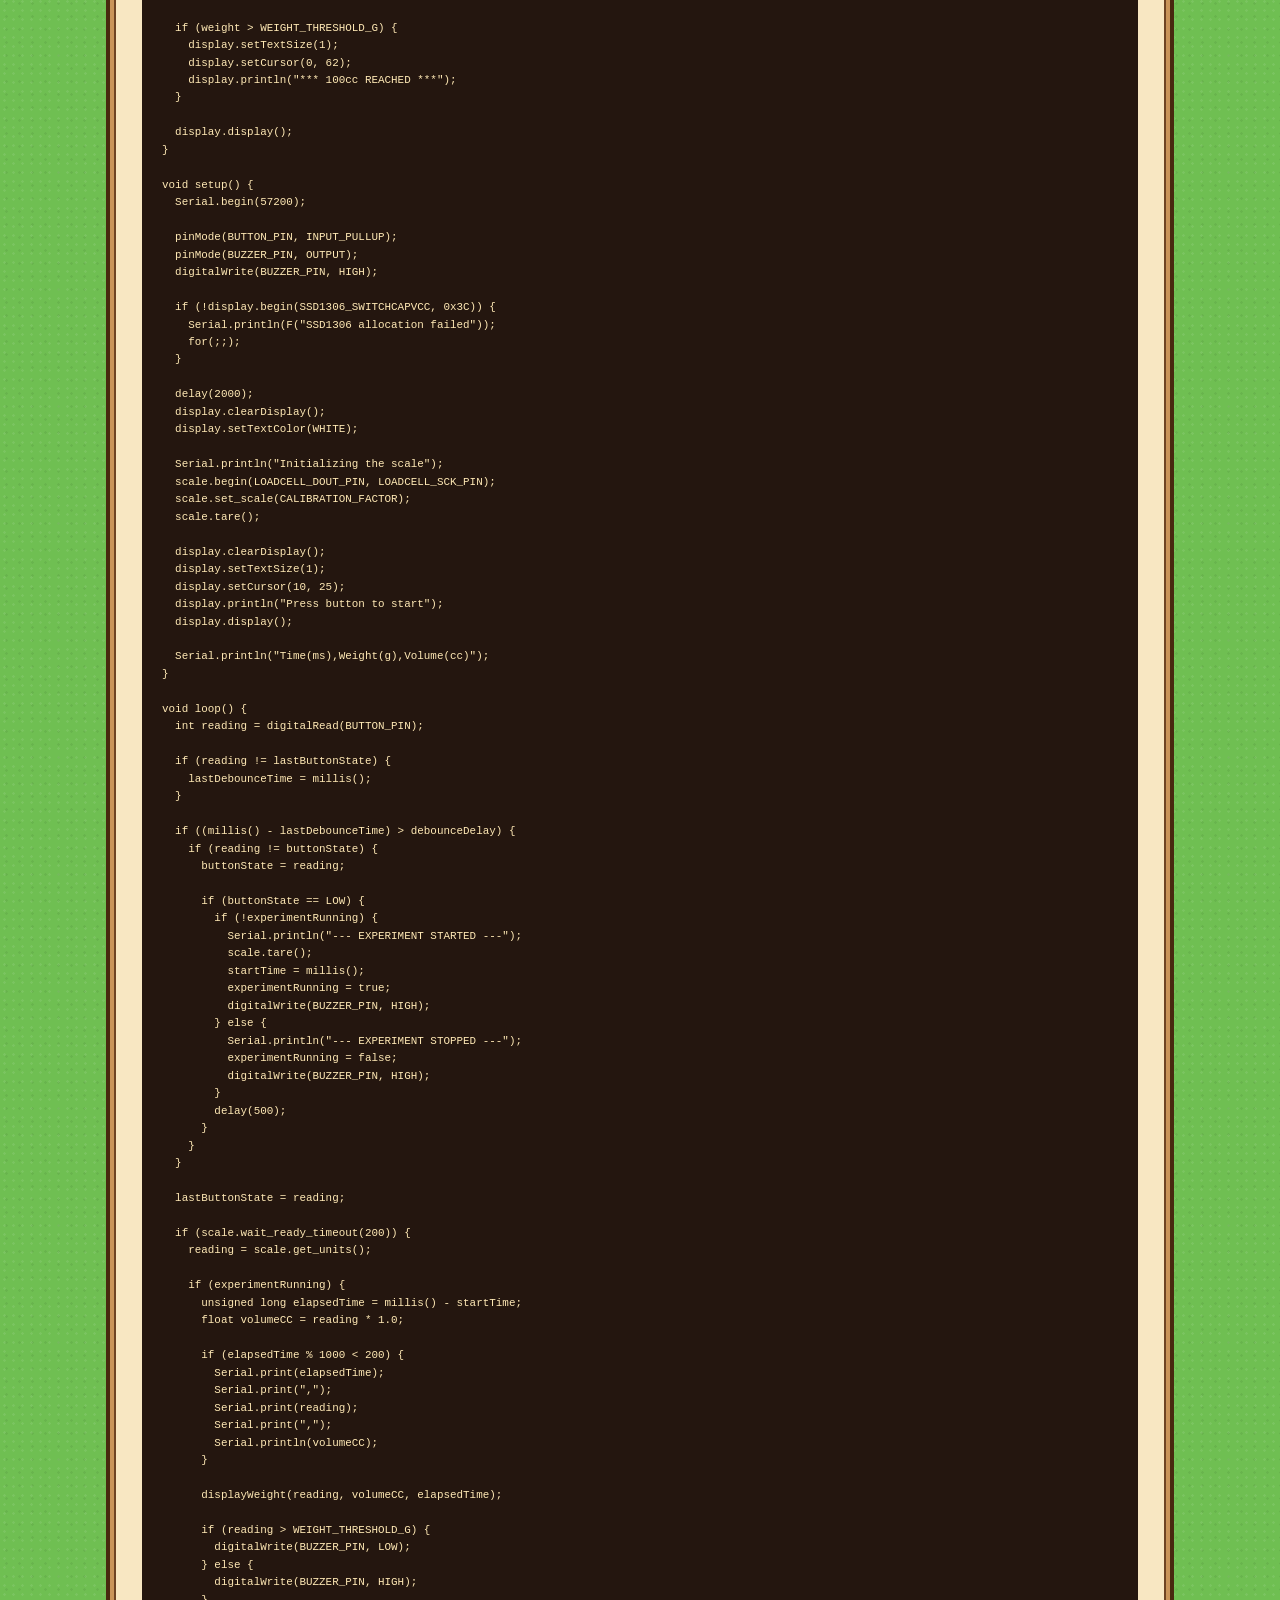
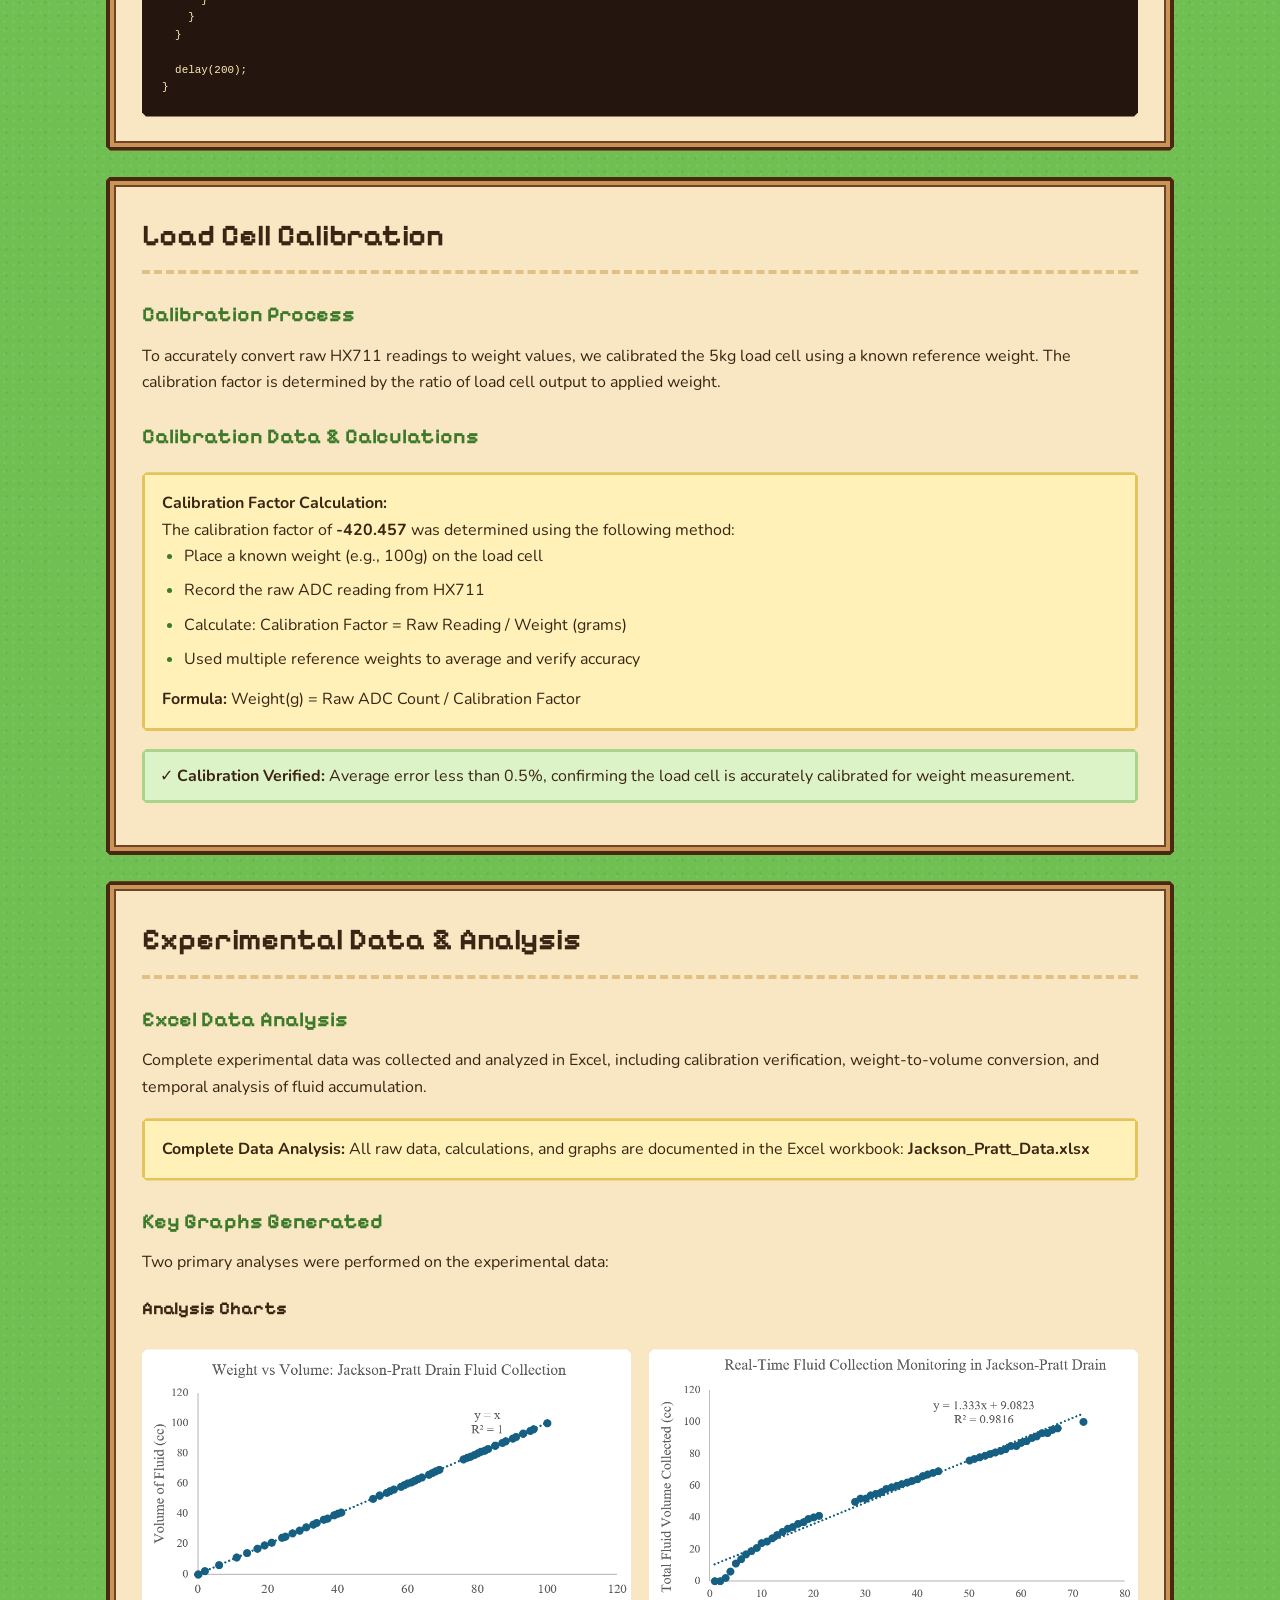
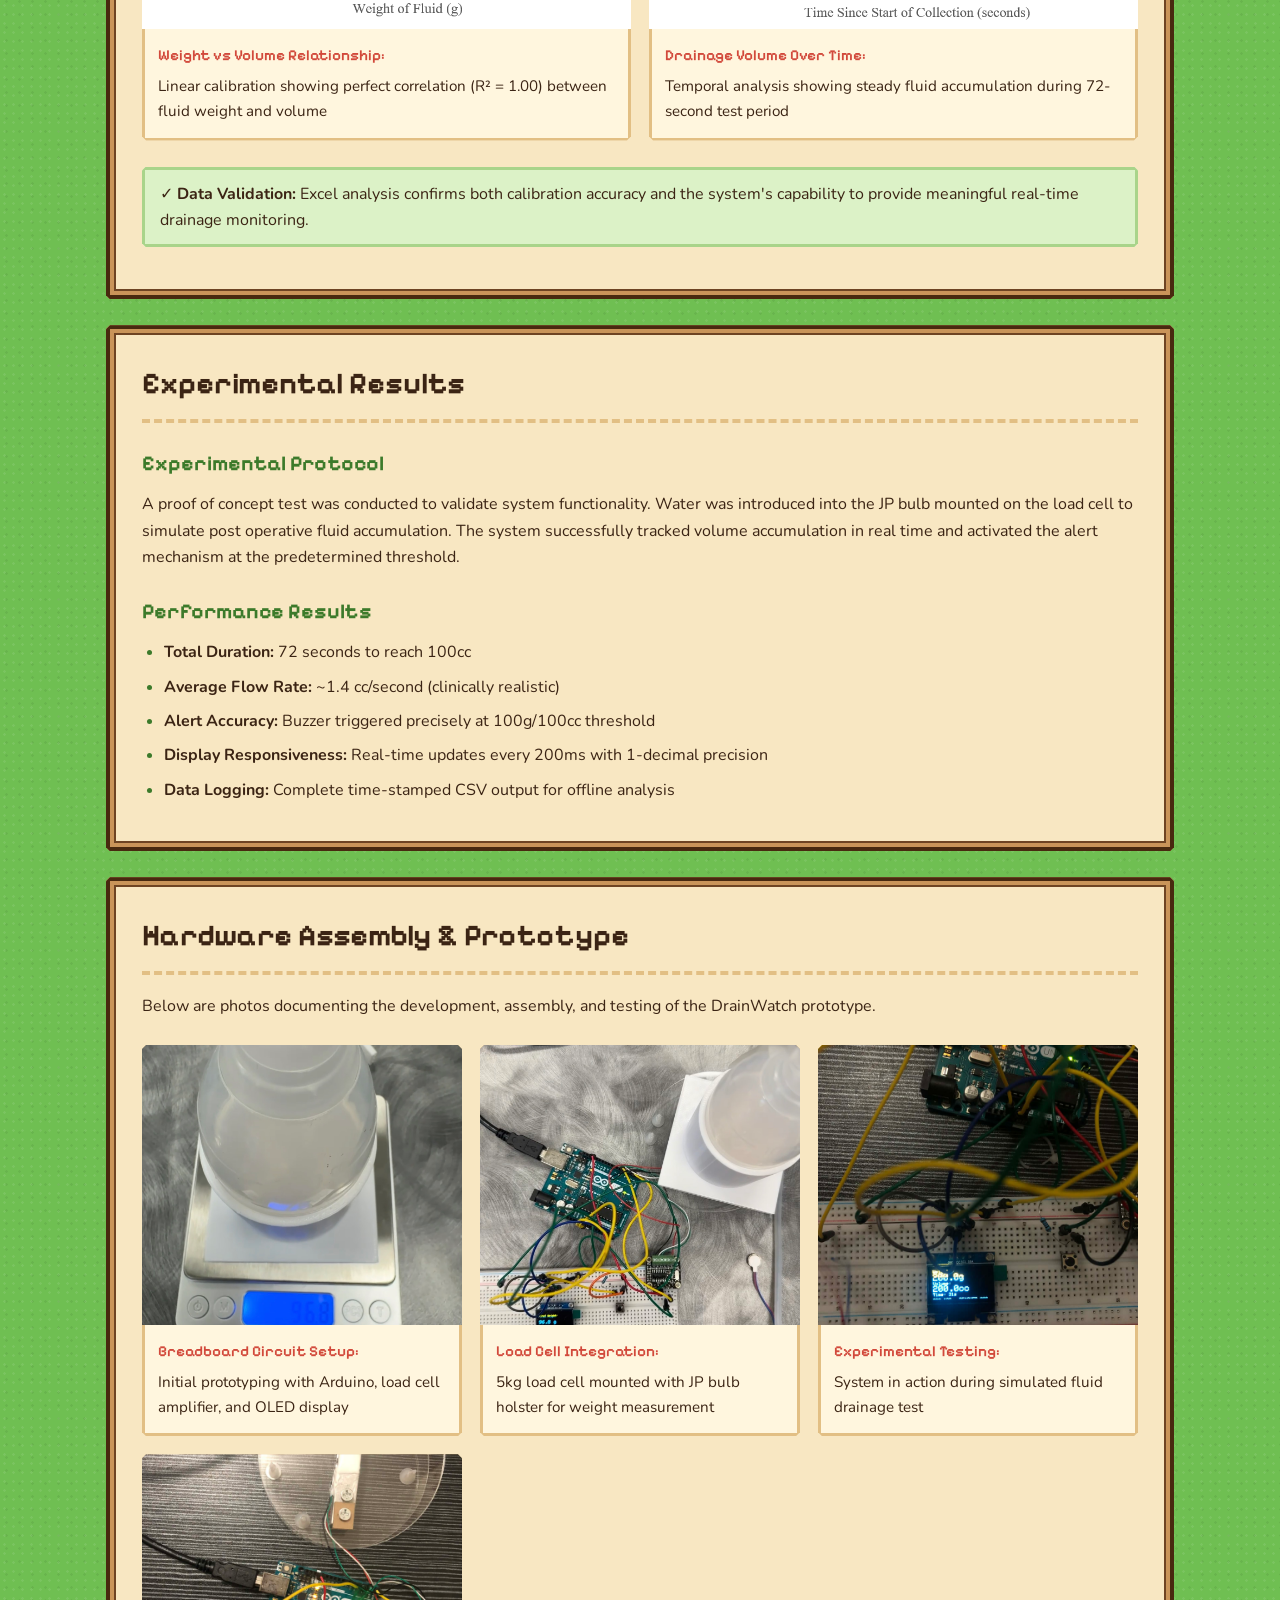
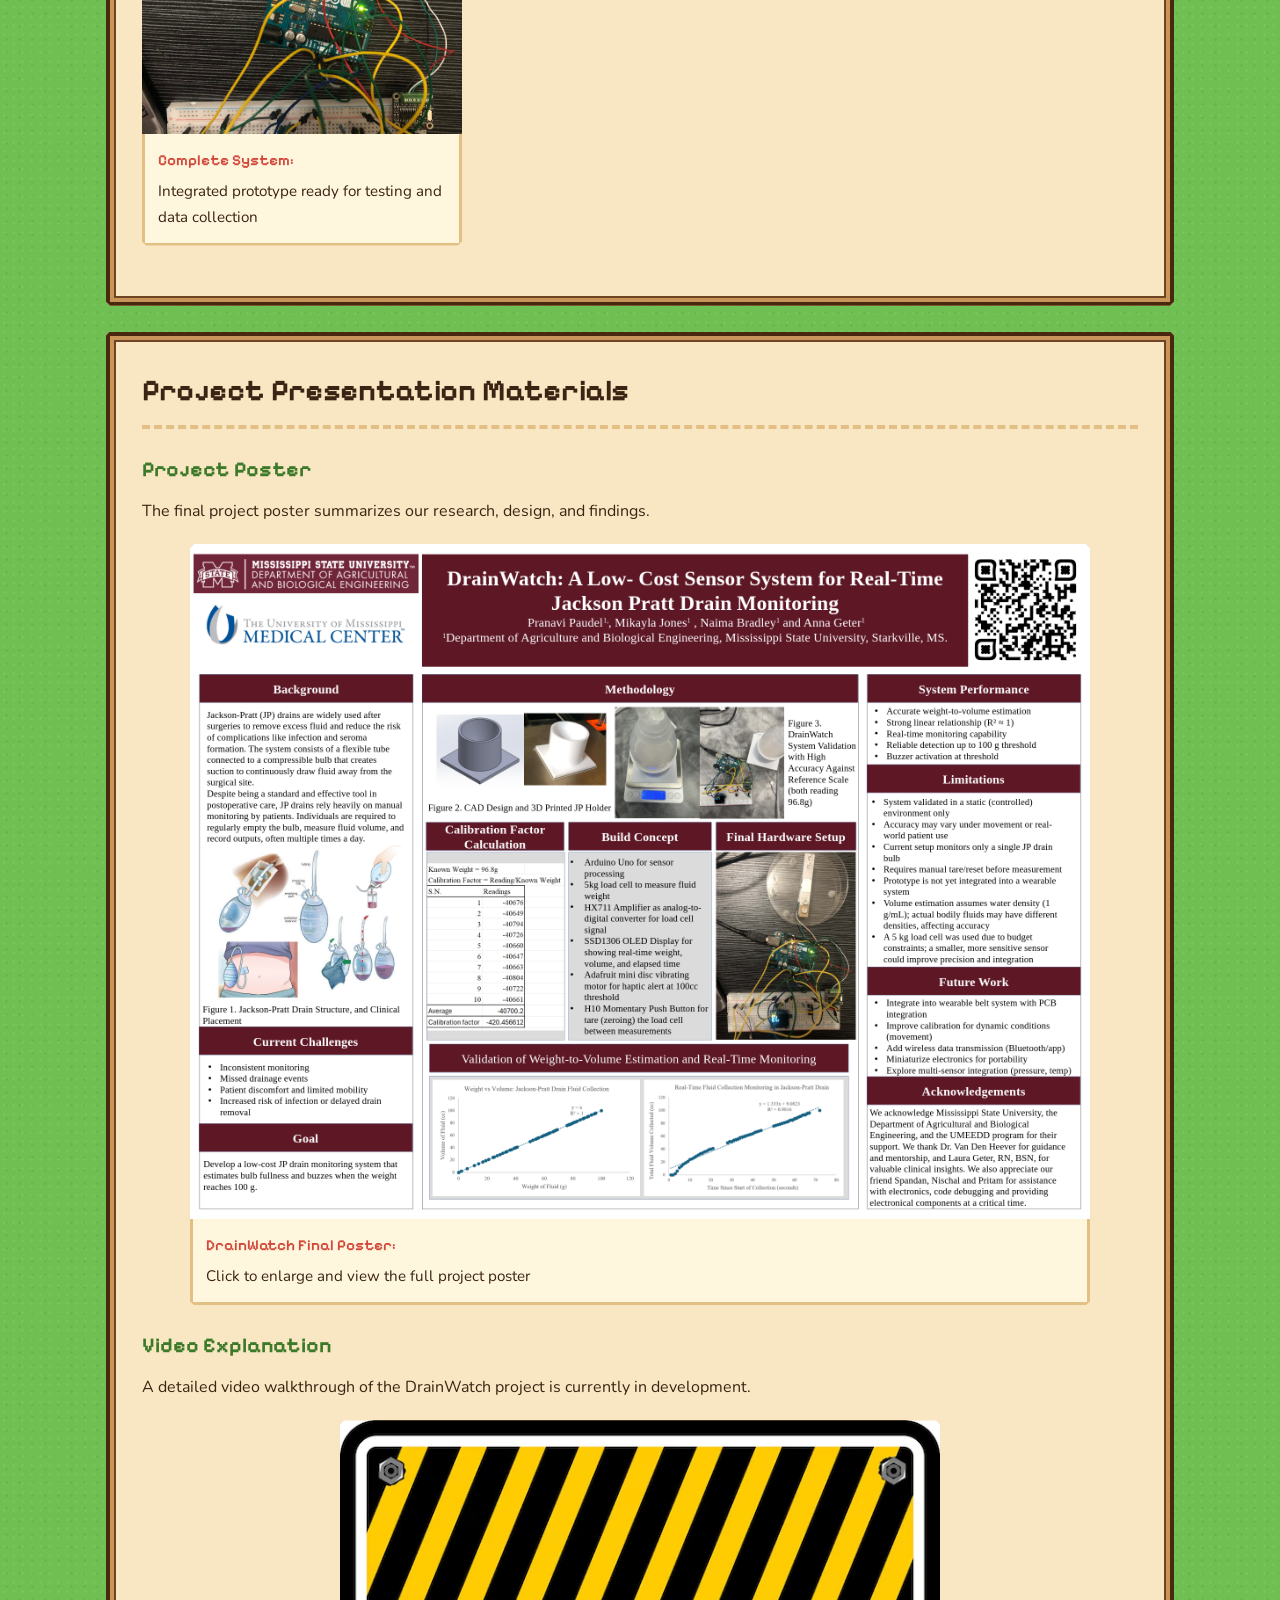
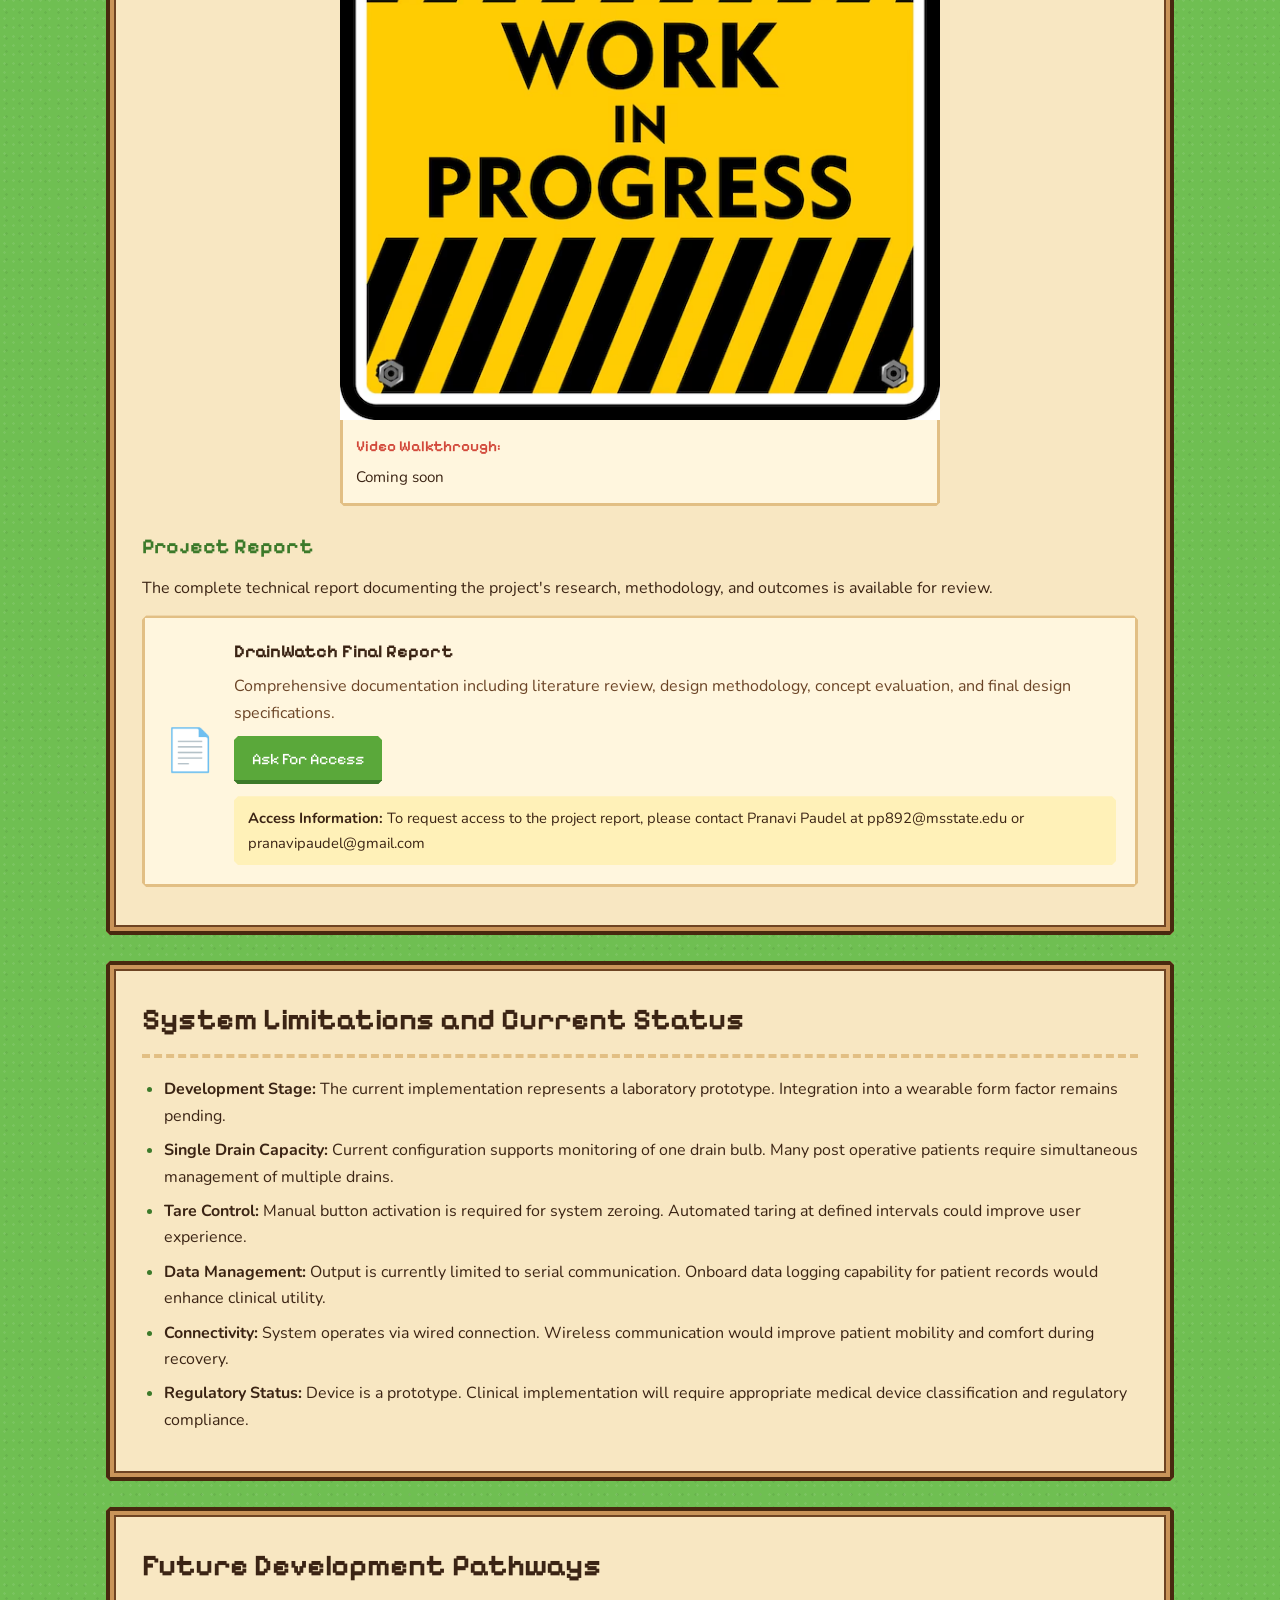
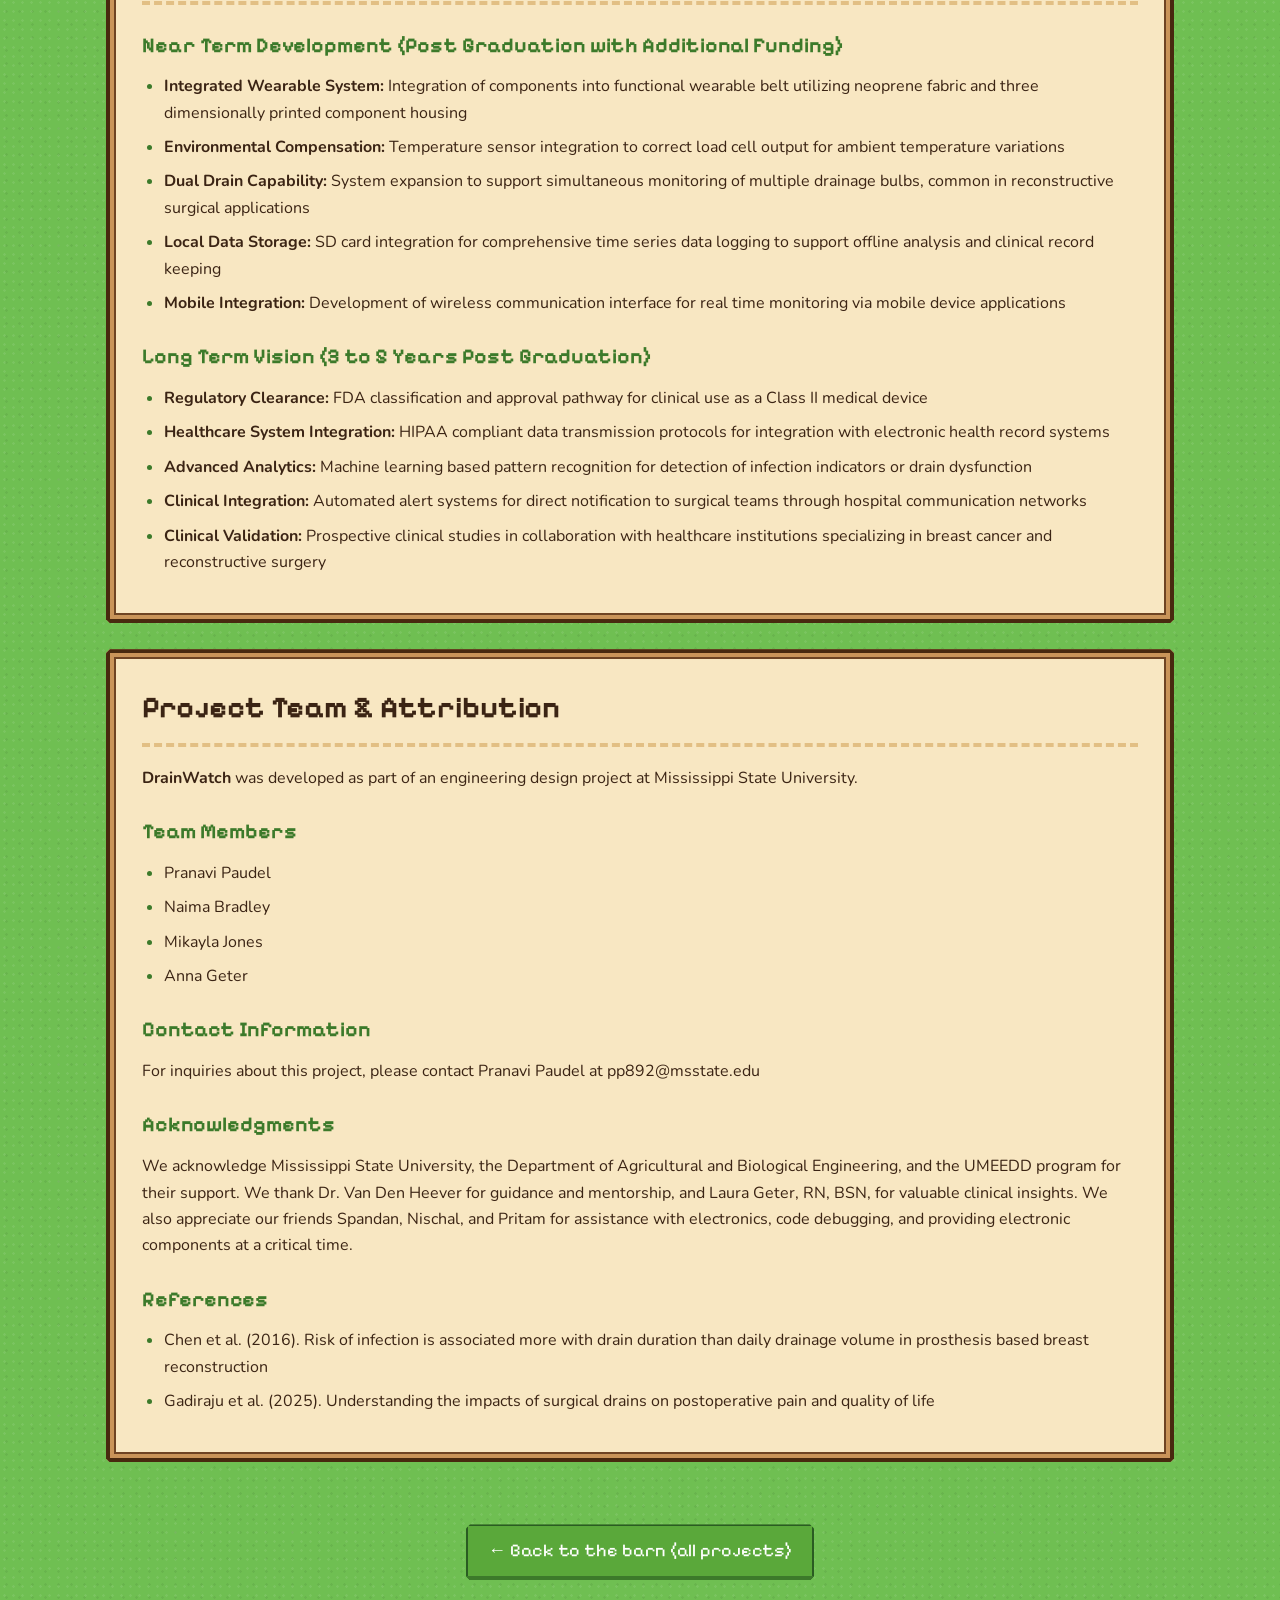
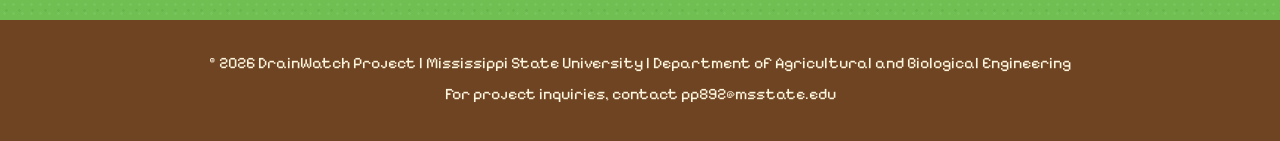
==== commit e1f078c7: "Add files via upload" ====
--- a/drainwatch_final.html
+++ b/drainwatch_final.html
@@ -6,7 +6,7 @@
     <title>DrainWatch · Pranavi Paudel</title>
     <meta name="description" content="DrainWatch: a low-cost, sensor-integrated Jackson-Pratt drain support and monitoring system by Pranavi Paudel and team at Mississippi State University.">
     <link rel="icon" href="favicon.svg" type="image/svg+xml">
-    <link rel="stylesheet" href="css/fonts.css">
+    <link rel="stylesheet" href="fonts.css">
     <style>
     :root { --ink:#3b2414; --ink-2:#6b4426; --paper:#f8e7c2; --paper-hi:#fff6de; --paper-3:#e2bf84; --wood:#9c6b3c; --wood-d:#6e4423; --wood-dd:#48290f; --wood-l:#c99459; --leaf:#5aa83a; --leaf-d:#3c7a2a; --gold:#f2c14e; --berry:#d2493b;
       --px:"Pixelify Sans","Trebuchet MS",sans-serif; --body:"Nunito",system-ui,sans-serif;
--- a/fonts.css
+++ b/fonts.css
@@ -0,0 +1,9 @@
+/* Self-hosted fonts (SIL Open Font License): Pixelify Sans & Nunito */
+@font-face { font-family: "Pixelify Sans"; font-style: normal; font-weight: 400; font-display: swap; src: url("pixelify-sans-latin-400-normal.woff2") format("woff2"); }
+@font-face { font-family: "Pixelify Sans"; font-style: normal; font-weight: 500; font-display: swap; src: url("pixelify-sans-latin-500-normal.woff2") format("woff2"); }
+@font-face { font-family: "Pixelify Sans"; font-style: normal; font-weight: 600; font-display: swap; src: url("pixelify-sans-latin-600-normal.woff2") format("woff2"); }
+@font-face { font-family: "Pixelify Sans"; font-style: normal; font-weight: 700; font-display: swap; src: url("pixelify-sans-latin-700-normal.woff2") format("woff2"); }
+@font-face { font-family: "Nunito"; font-style: normal; font-weight: 400; font-display: swap; src: url("nunito-latin-400-normal.woff2") format("woff2"); }
+@font-face { font-family: "Nunito"; font-style: normal; font-weight: 600; font-display: swap; src: url("nunito-latin-600-normal.woff2") format("woff2"); }
+@font-face { font-family: "Nunito"; font-style: normal; font-weight: 700; font-display: swap; src: url("nunito-latin-700-normal.woff2") format("woff2"); }
+@font-face { font-family: "Nunito"; font-style: normal; font-weight: 800; font-display: swap; src: url("nunito-latin-800-normal.woff2") format("woff2"); }
